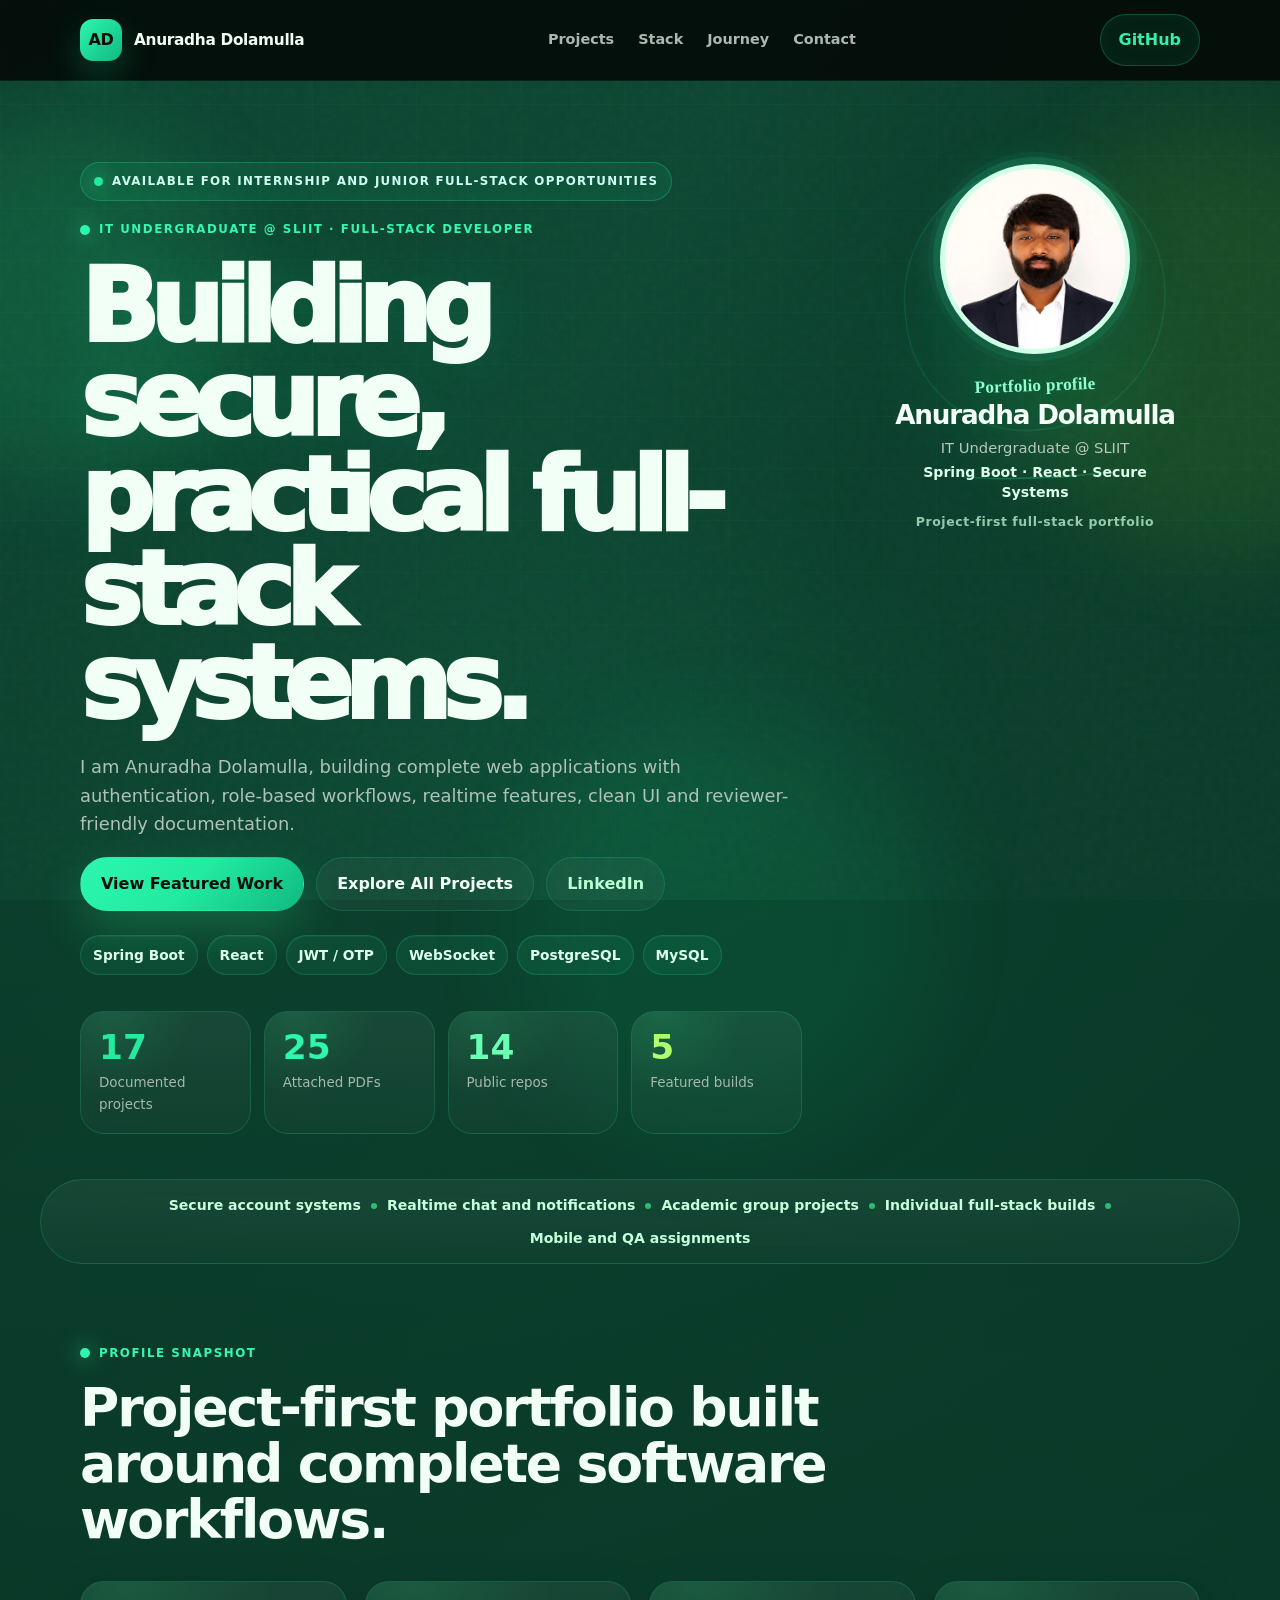
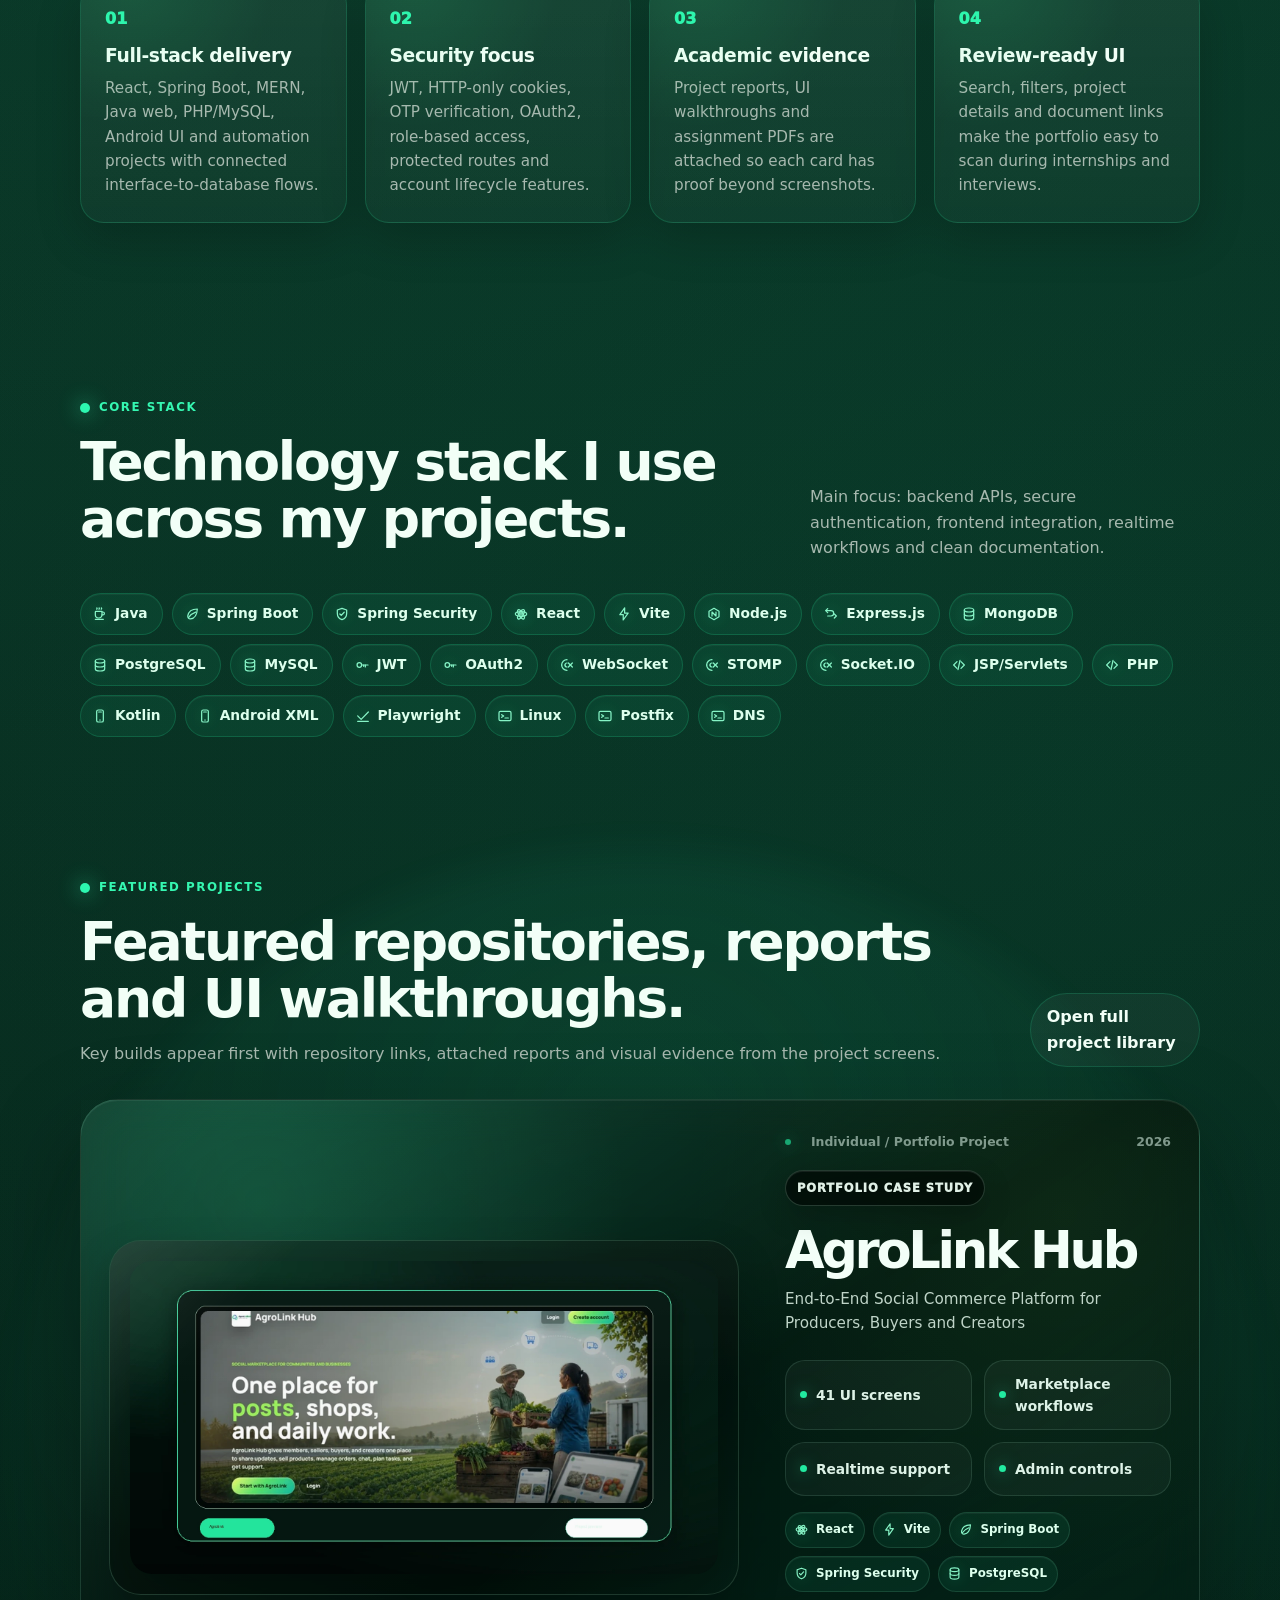
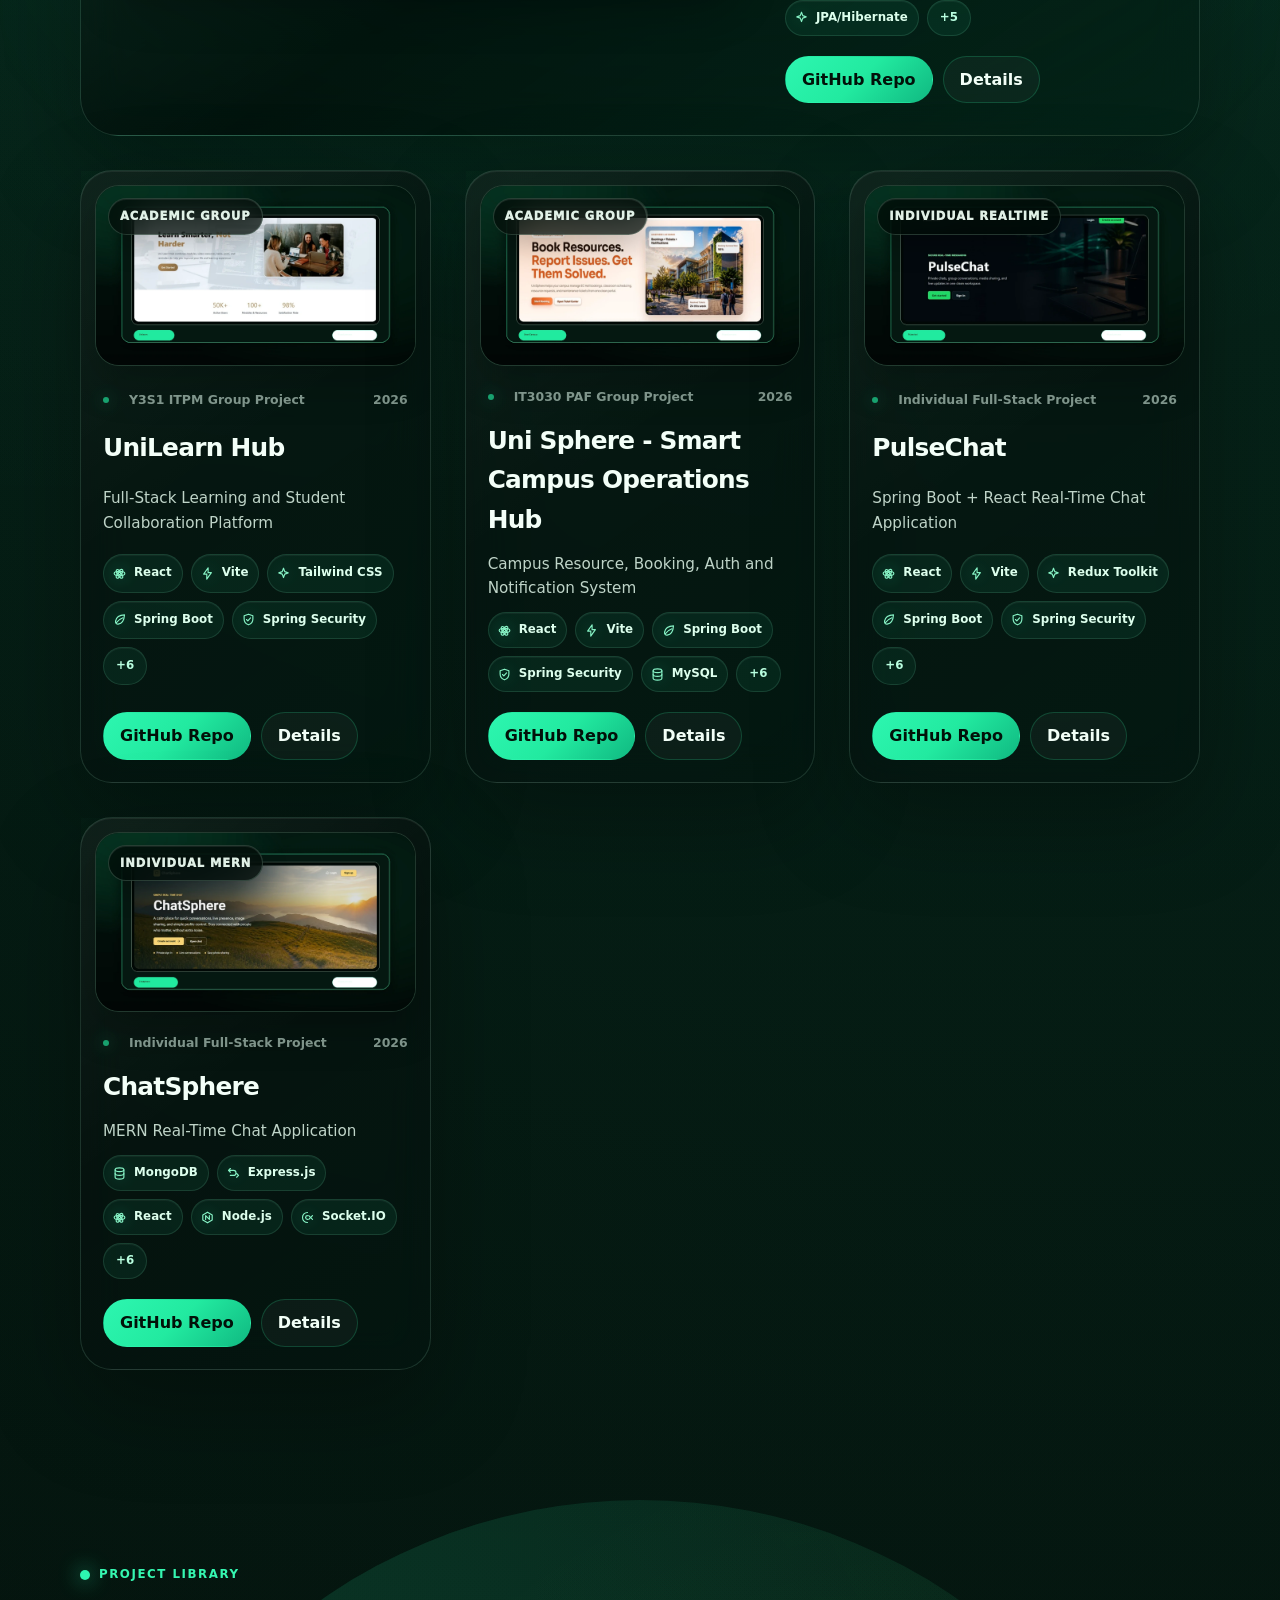
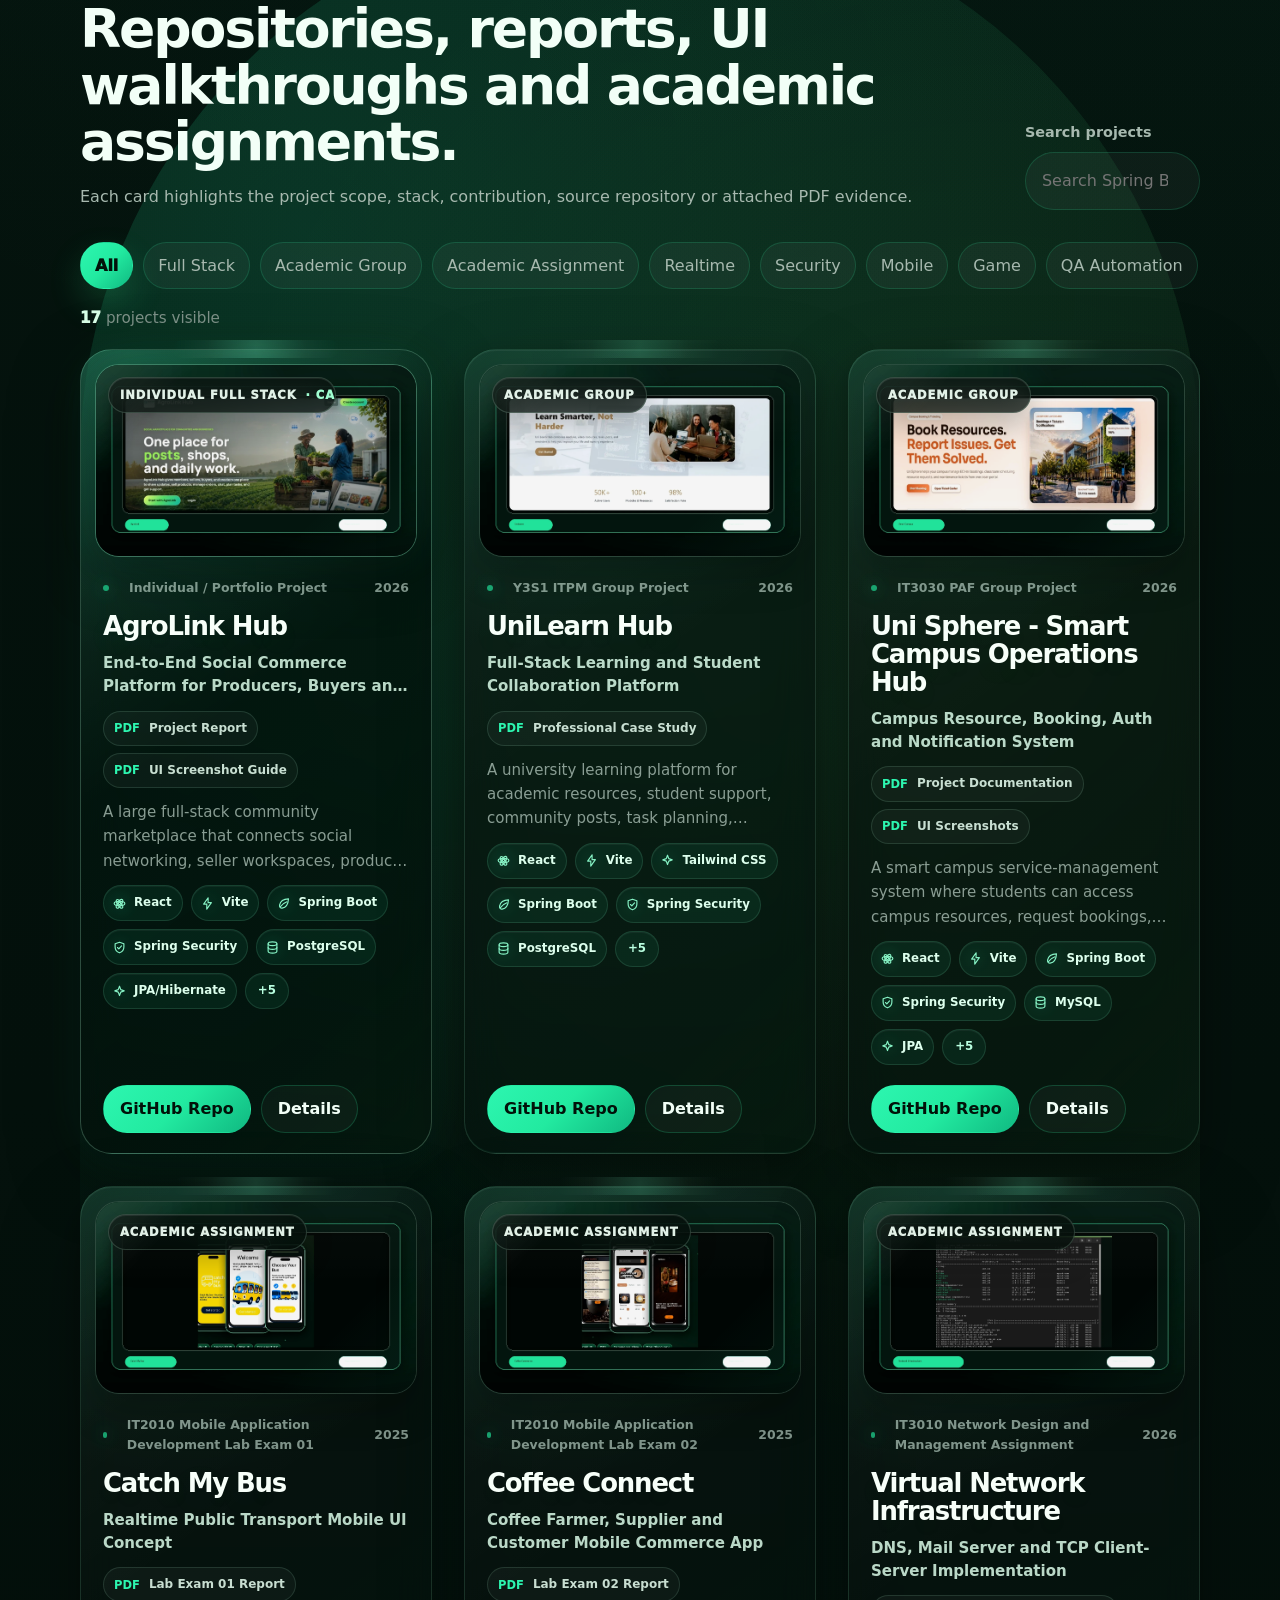
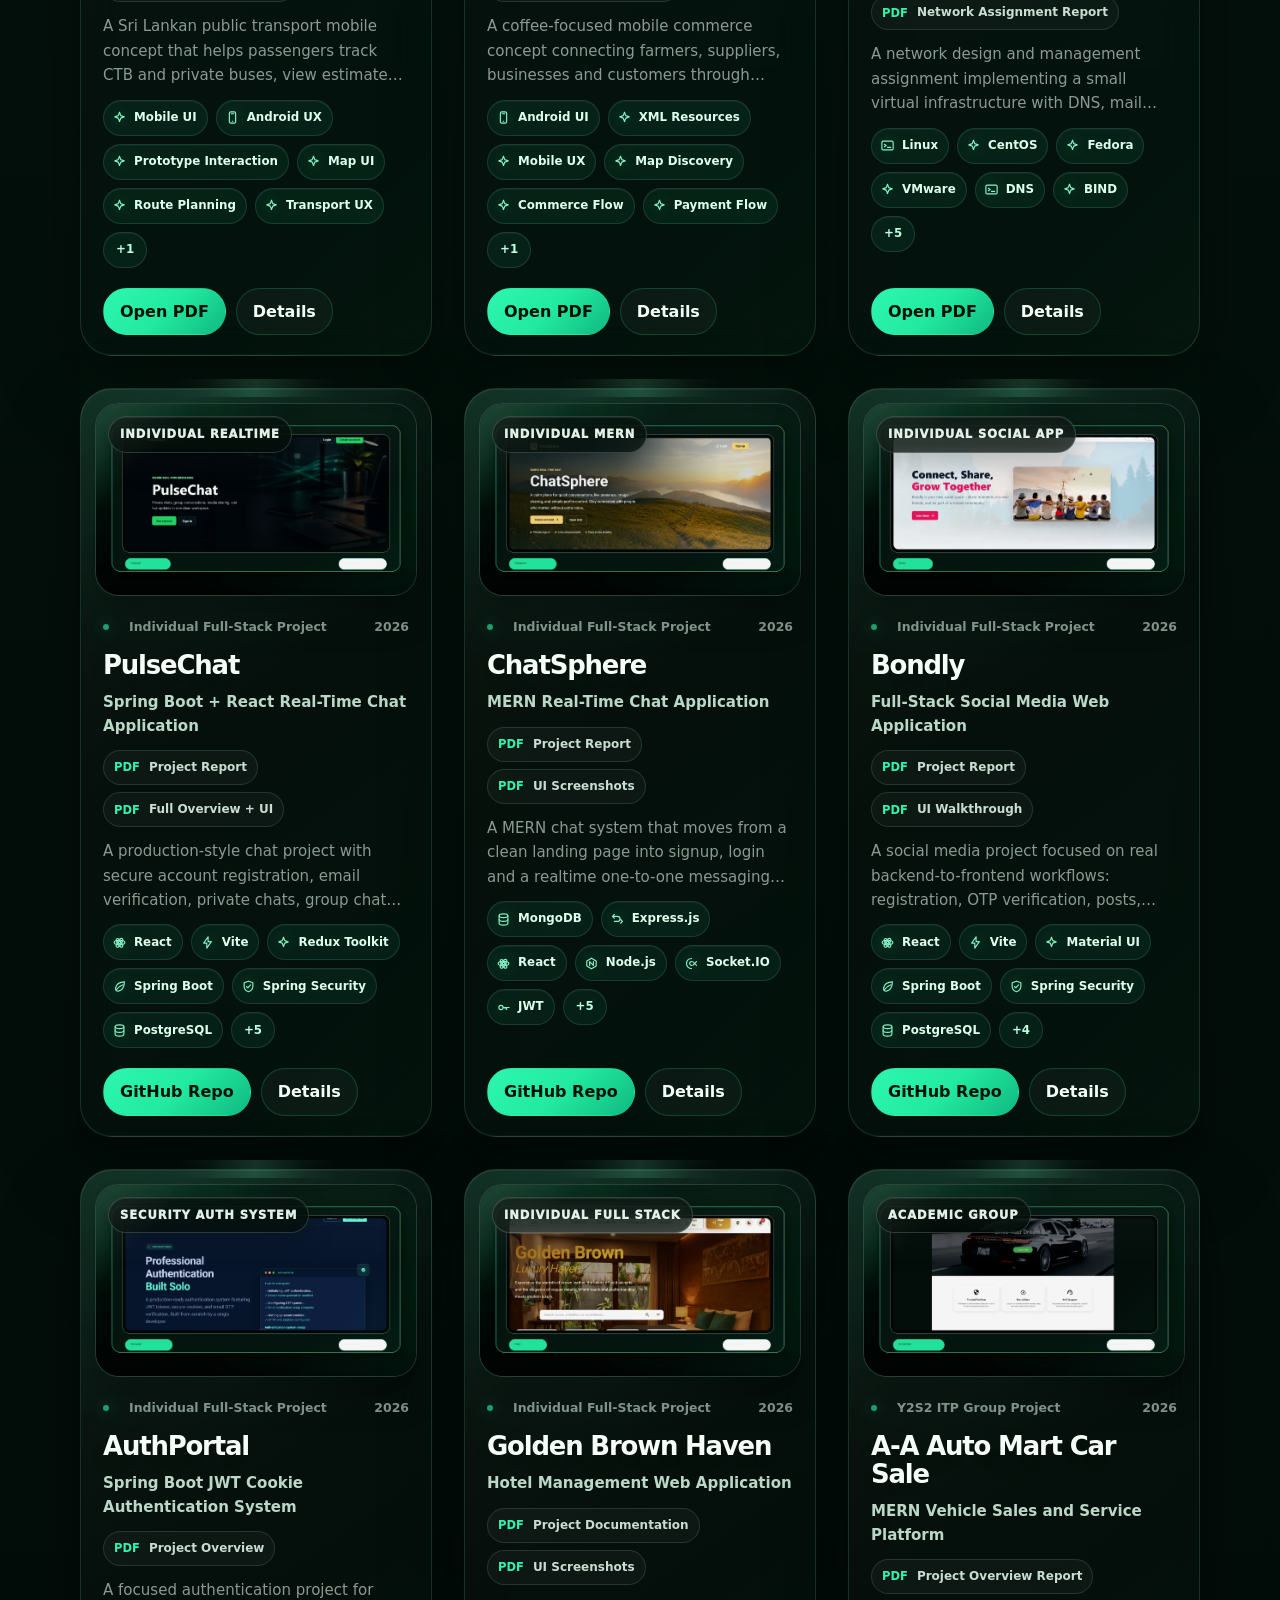
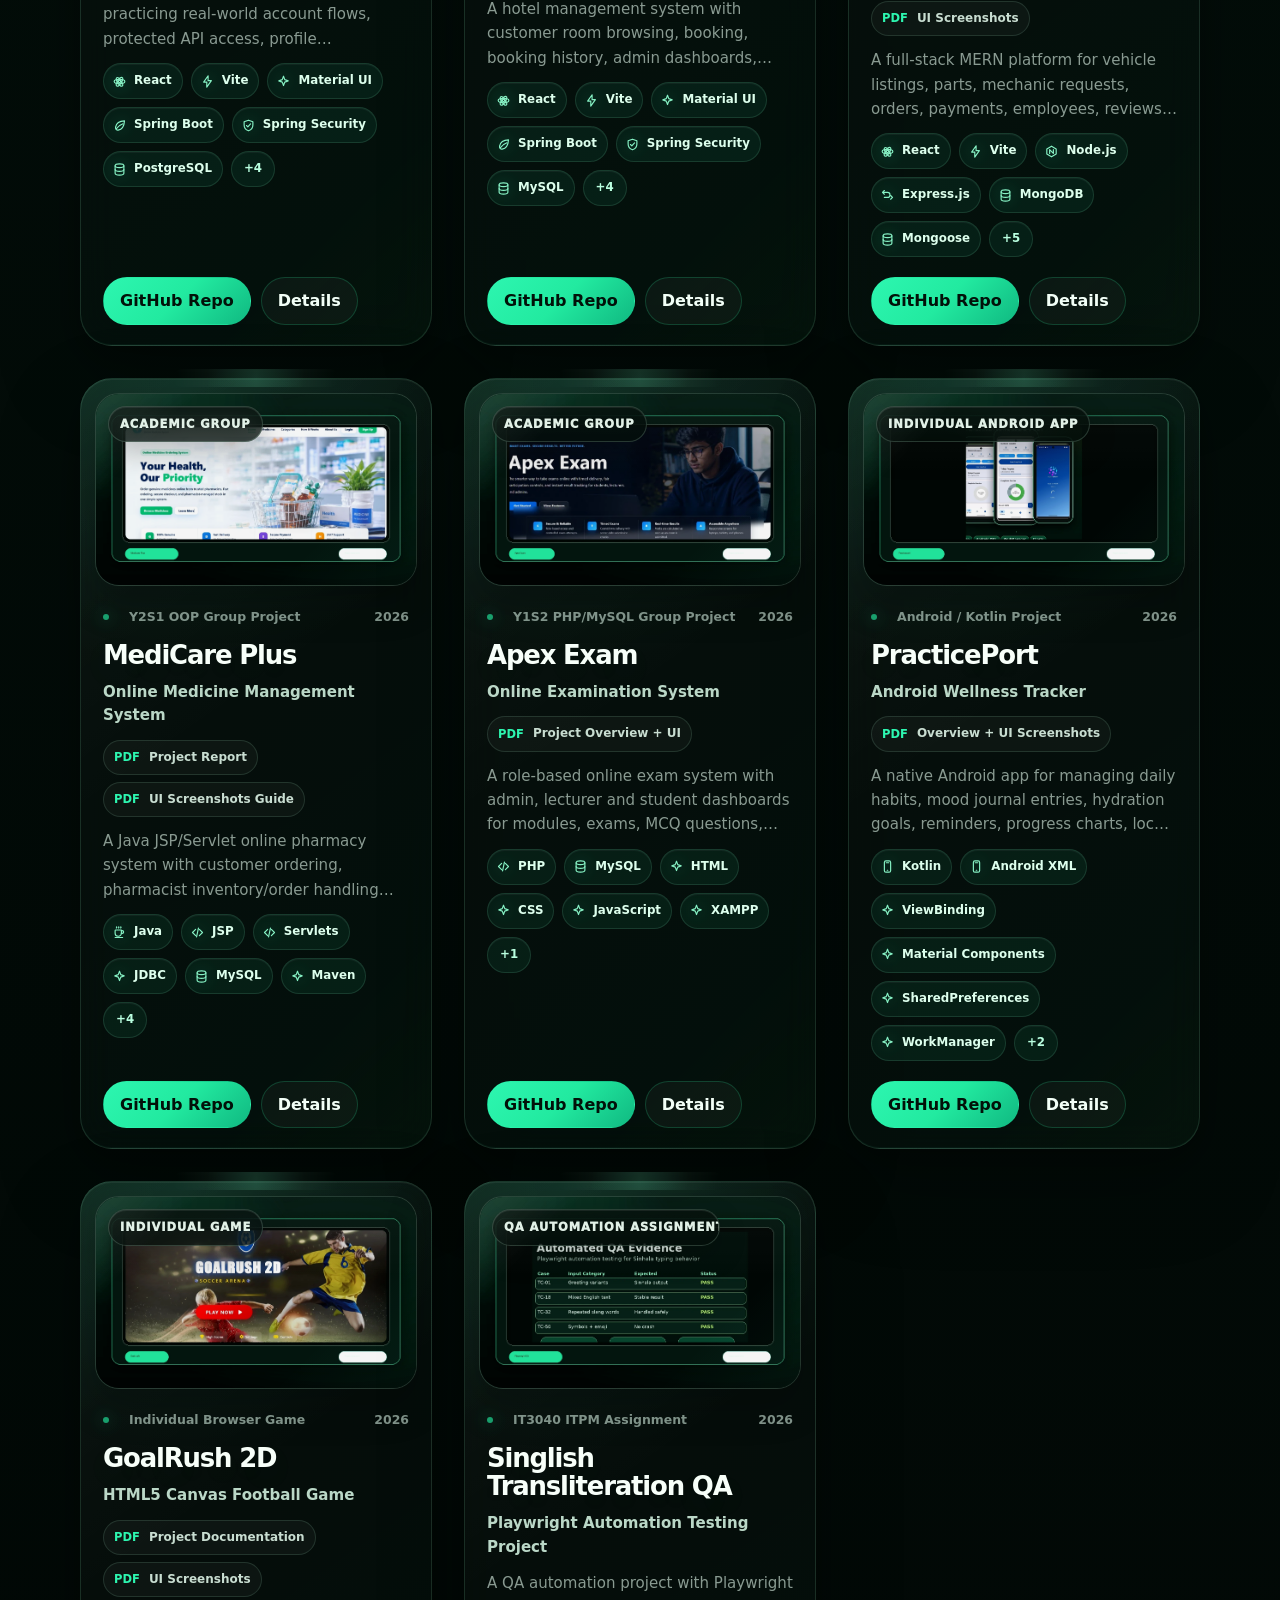
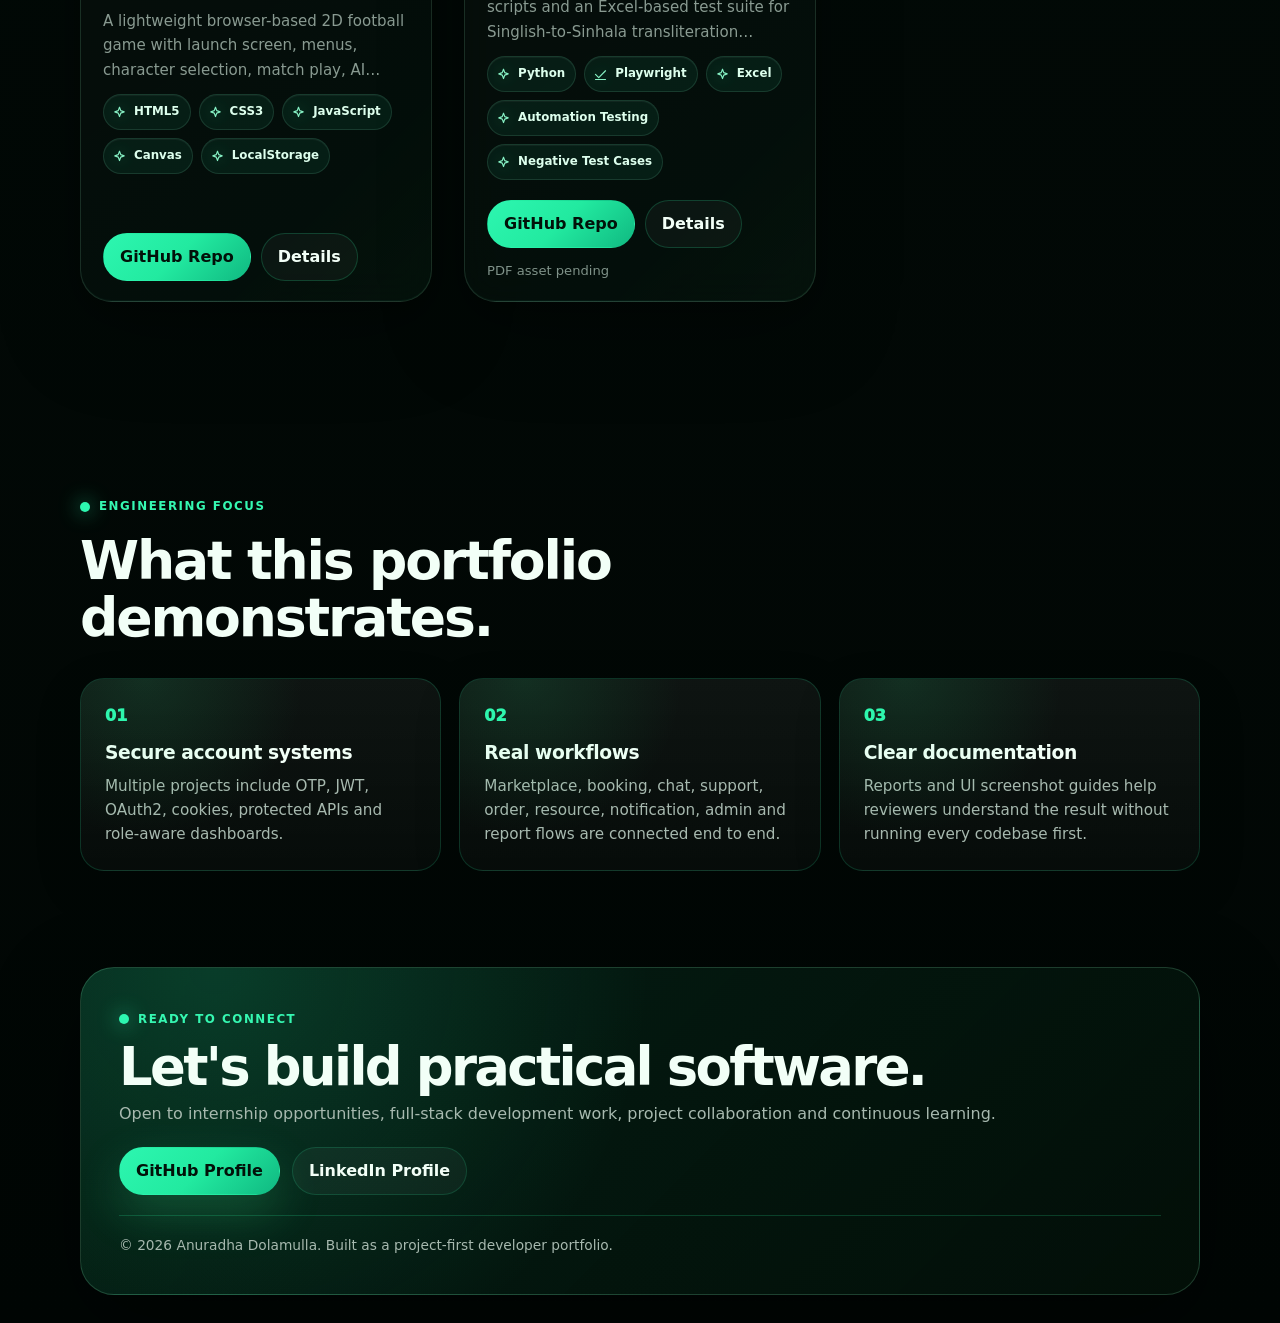
==== index.html @ f7fc5132 "add  files and update read me" ====
<!doctype html>
<html lang="en">
  <head>
    <meta charset="UTF-8" />
    <meta name="viewport" content="width=device-width, initial-scale=1.0" />
    <meta name="description" content="Anuradha Dolamulla - project-first full-stack developer portfolio featuring Spring Boot, React, MERN, Java, PHP, Android, QA automation, academic reports, UI screenshots and GitHub repositories." />
    <meta name="theme-color" content="#08130f" />
    <title>Anuradha Dolamulla | Full-Stack Developer Portfolio</title>
    <link rel="stylesheet" href="assets/css/styles.css" />
  </head>
  <body>
    <div class="scroll-progress" id="scrollProgress"></div>
    <div class="noise" aria-hidden="true"></div>
    <div class="aurora aurora-one" aria-hidden="true"></div>
    <div class="aurora aurora-two" aria-hidden="true"></div>
    <div class="aurora aurora-three" aria-hidden="true"></div>

    <header class="site-header">
      <a class="brand" href="#home" aria-label="Anuradha portfolio home">
        <span class="brand-mark">AD</span>
        <span class="brand-text">Anuradha Dolamulla</span>
      </a>
      <nav class="nav-links" aria-label="Main navigation">
        <a href="#projects">Projects</a>
        <a href="#stack">Stack</a>
        <a href="#journey">Journey</a>
        <a href="#contact">Contact</a>
      </nav>
      <a class="header-cta" href="https://github.com/Anuradha-dol" target="_blank" rel="noreferrer">GitHub</a>
    </header>

    <main id="home">
      <section class="hero section-pad">
        <div class="hero-content">
          <div class="hero-copy-block">
            <div class="status-pill"><span></span> Available for internship and junior full-stack opportunities</div>
            <div class="eyebrow">IT Undergraduate @ SLIIT &middot; Full-Stack Developer</div>
            <h1><span>Building secure,</span> practical full-stack systems.</h1>
            <p class="hero-copy">
              I am Anuradha Dolamulla, building complete web applications with authentication, role-based workflows, realtime features, clean UI and reviewer-friendly documentation.
            </p>
            <div class="hero-actions">
              <a class="primary-link large" href="#featured">View Featured Work</a>
              <a class="secondary-link large" href="#projects">Explore All Projects</a>
              <a class="ghost-link large" href="https://www.linkedin.com/in/anuradha-dollamulla-454354386" target="_blank" rel="noreferrer">LinkedIn</a>
            </div>
            <div class="hero-tags" aria-label="Core strengths">
              <span>Spring Boot</span><span>React</span><span>JWT / OTP</span><span>WebSocket</span><span>PostgreSQL</span><span>MySQL</span>
            </div>
          </div>

          <div class="hero-highlights" aria-label="Portfolio stats">
            <div><strong id="projectCount">0</strong><span>Documented projects</span></div>
            <div><strong id="docCount">0</strong><span>Attached PDFs</span></div>
            <div><strong id="repoCount">0</strong><span>Public repos</span></div>
            <div><strong id="featuredCount">0</strong><span>Featured builds</span></div>
          </div>
        </div>

        <aside class="hero-visual profile-card" data-tilt aria-label="Anuradha Dolamulla professional profile card">
          <div class="portrait-glow" aria-hidden="true"></div>
          <div class="portrait-frame profile-avatar">
            <img src="assets/images/anuradha-dolamulla.webp" alt="Anuradha Dolamulla portrait" />
          </div>
          <div class="profile-card-body">
            <span class="profile-label">Portfolio profile</span>
            <h2>Anuradha Dolamulla</h2>
            <p>IT Undergraduate @ SLIIT</p>
            <p class="profile-speciality">Spring Boot · React · Secure Systems</p>
          </div>
        </aside>
      </section>

      <section class="trust-strip" aria-label="Portfolio strengths" data-reveal>
        <span>Secure account systems</span>
        <span>Realtime chat and notifications</span>
        <span>Academic group projects</span>
        <span>Individual full-stack builds</span>
        <span>Mobile and QA assignments</span>
      </section>

      <section id="profile" class="profile-overview section-pad" data-reveal>
        <div class="section-heading">
          <span>Profile Snapshot</span>
          <h2>Project-first portfolio built around complete software workflows.</h2>
        </div>
        <div class="profile-grid">
          <article data-reveal>
            <span>01</span>
            <h3>Full-stack delivery</h3>
            <p>React, Spring Boot, MERN, Java web, PHP/MySQL, Android UI and automation projects with connected interface-to-database flows.</p>
          </article>
          <article data-reveal>
            <span>02</span>
            <h3>Security focus</h3>
            <p>JWT, HTTP-only cookies, OTP verification, OAuth2, role-based access, protected routes and account lifecycle features.</p>
          </article>
          <article data-reveal>
            <span>03</span>
            <h3>Academic evidence</h3>
            <p>Project reports, UI walkthroughs and assignment PDFs are attached so each card has proof beyond screenshots.</p>
          </article>
          <article data-reveal>
            <span>04</span>
            <h3>Review-ready UI</h3>
            <p>Search, filters, project details and document links make the portfolio easy to scan during internships and interviews.</p>
          </article>
        </div>
      </section>

      <section id="stack" class="stack-section section-pad" data-reveal>
        <div class="section-heading split-heading">
          <div>
            <span>Core Stack</span>
            <h2>Technology stack I use across my projects.</h2>
          </div>
          <p class="section-note">Main focus: backend APIs, secure authentication, frontend integration, realtime workflows and clean documentation.</p>
        </div>
        <div class="stack-cloud" data-reveal>
          <span>Java</span><span>Spring Boot</span><span>Spring Security</span><span>React</span><span>Vite</span><span>Node.js</span><span>Express.js</span><span>MongoDB</span><span>PostgreSQL</span><span>MySQL</span><span>JWT</span><span>OAuth2</span><span>WebSocket</span><span>STOMP</span><span>Socket.IO</span><span>JSP/Servlets</span><span>PHP</span><span>Kotlin</span><span>Android XML</span><span>Playwright</span><span>Linux</span><span>Postfix</span><span>DNS</span>
        </div>
      </section>

      <section id="featured" class="featured-section section-pad" data-reveal>
        <div class="section-heading split-heading">
          <div>
            <span>Featured Projects</span>
            <h2>Featured repositories, reports and UI walkthroughs.</h2>
            <p>Key builds appear first with repository links, attached reports and visual evidence from the project screens.</p>
          </div>
          <a class="secondary-link" href="#projects">Open full project library</a>
        </div>
        <div class="featured-grid" id="featuredGrid" aria-live="polite">
          <article class="featured-fallback">
            <strong>AgroLink Hub</strong>
            <span>Spring Boot + React social commerce platform</span>
          </article>
          <article class="featured-fallback">
            <strong>UniLearn Hub</strong>
            <span>Academic learning and collaboration platform</span>
          </article>
          <article class="featured-fallback">
            <strong>Uni Sphere</strong>
            <span>Smart campus auth, booking and notifications</span>
          </article>
        </div>
      </section>

      <section id="projects" class="projects section-pad" data-reveal>
        <div class="section-heading split-heading">
          <div>
            <span>Project Library</span>
            <h2>Repositories, reports, UI walkthroughs and academic assignments.</h2>
            <p>Each card highlights the project scope, stack, contribution, source repository or attached PDF evidence.</p>
          </div>
          <div class="project-tools">
            <label for="projectSearch">Search projects</label>
            <input id="projectSearch" type="search" placeholder="Search Spring Boot, Android, DNS..." autocomplete="off" />
          </div>
        </div>

        <div class="filter-row" id="filterBar" aria-label="Project filters"></div>
        <div class="result-note"><span id="visibleCount">0</span> projects visible</div>
        <div class="project-grid" id="projectGrid" aria-live="polite">
          <div class="loading-state">Loading all project cards...</div>
        </div>
      </section>

      <section id="journey" class="journey section-pad" data-reveal>
        <div class="section-heading">
          <span>Engineering Focus</span>
          <h2>What this portfolio demonstrates.</h2>
        </div>
        <div class="journey-grid">
          <article data-reveal>
            <span>01</span>
            <h3>Secure account systems</h3>
            <p>Multiple projects include OTP, JWT, OAuth2, cookies, protected APIs and role-aware dashboards.</p>
          </article>
          <article data-reveal>
            <span>02</span>
            <h3>Real workflows</h3>
            <p>Marketplace, booking, chat, support, order, resource, notification, admin and report flows are connected end to end.</p>
          </article>
          <article data-reveal>
            <span>03</span>
            <h3>Clear documentation</h3>
            <p>Reports and UI screenshot guides help reviewers understand the result without running every codebase first.</p>
          </article>
        </div>
      </section>
    </main>

    <footer id="contact" class="site-footer" data-reveal>
      <div>
        <span class="footer-kicker">Ready to connect</span>
        <h2>Let's build practical software.</h2>
        <p>Open to internship opportunities, full-stack development work, project collaboration and continuous learning.</p>
      </div>
      <div class="footer-actions">
        <a class="primary-link" href="https://github.com/Anuradha-dol" target="_blank" rel="noreferrer">GitHub Profile</a>
        <a class="secondary-link" href="https://www.linkedin.com/in/anuradha-dollamulla-454354386" target="_blank" rel="noreferrer">LinkedIn Profile</a>
      </div>
      <p class="copyright">&copy; <span id="currentYear"></span> Anuradha Dolamulla. Built as a project-first developer portfolio.</p>
    </footer>

    <div class="modal" id="projectModal" aria-hidden="true" role="dialog" aria-modal="true">
      <div class="modal-card">
        <button class="modal-close" id="modalClose" aria-label="Close project details">&times;</button>
        <div id="modalBody"></div>
      </div>
    </div>

    <script src="assets/js/projects.js"></script>
    <script src="assets/js/app.js"></script>
  </body>
</html>
---- assets/css/styles.css ----
:root {
  --bg: #03110d;
  --bg-deep: #010604;
  --bg-soft: #061c14;
  --surface: rgba(5, 24, 18, 0.86);
  --surface-strong: rgba(7, 33, 24, 0.94);
  --surface-glass: rgba(255, 255, 255, 0.055);
  --text: #f4fff8;
  --muted: #a9bdb2;
  --muted-2: #71887c;
  --line: rgba(96, 255, 184, 0.18);
  --line-strong: rgba(51, 255, 164, 0.40);
  --accent: #22f199;
  --accent-2: #06c980;
  --accent-3: #b8ff5c;
  --accent-gold: #e8ff8a;
  --danger: #ff6b86;
  --shadow: 0 28px 90px rgba(0, 0, 0, 0.48);
  --green-shadow: 0 22px 70px rgba(34, 241, 153, 0.18);
  --radius: 24px;
  --radius-sm: 16px;
  --max: 1200px;
  color-scheme: dark;
}

* {
  box-sizing: border-box;
}

html {
  scroll-behavior: smooth;
}

body {
  margin: 0;
  min-height: 100vh;
  background:
    radial-gradient(circle at 12% 4%, rgba(34, 241, 153, 0.20), transparent 34%),
    radial-gradient(circle at 82% 10%, rgba(184, 255, 92, 0.12), transparent 31%),
    linear-gradient(180deg, #062017 0%, #03110d 48%, #010604 100%);
  color: var(--text);
  font-family: Inter, ui-sans-serif, system-ui, -apple-system, BlinkMacSystemFont, "Segoe UI", sans-serif;
  line-height: 1.6;
  overflow-x: hidden;
}

body.modal-open {
  overflow: hidden;
}

body::before {
  content: "";
  position: fixed;
  inset: 0;
  z-index: -4;
  pointer-events: none;
  background-image:
    linear-gradient(rgba(122, 255, 180, 0.028) 1px, transparent 1px),
    linear-gradient(90deg, rgba(122, 255, 180, 0.024) 1px, transparent 1px);
  background-size: 86px 86px;
  mask-image: linear-gradient(to bottom, black 0%, black 56%, transparent 95%);
}

body::after {
  content: "";
  position: fixed;
  inset: 0;
  z-index: -3;
  pointer-events: none;
  background:
    linear-gradient(120deg, transparent 0%, rgba(53, 242, 143, 0.045) 42%, transparent 63%),
    radial-gradient(circle at 50% 92%, rgba(0, 212, 126, 0.08), transparent 34%);
}

.noise {
  position: fixed;
  inset: 0;
  z-index: -1;
  pointer-events: none;
  opacity: 0.08;
  background-image: url("data:image/svg+xml,%3Csvg viewBox='0 0 160 160' xmlns='http://www.w3.org/2000/svg'%3E%3Cfilter id='n'%3E%3CfeTurbulence type='fractalNoise' baseFrequency='.75' numOctaves='3' stitchTiles='stitch'/%3E%3C/filter%3E%3Crect width='100%25' height='100%25' filter='url(%23n)' opacity='.42'/%3E%3C/svg%3E");
}

.aurora {
  position: fixed;
  z-index: -2;
  pointer-events: none;
  filter: blur(50px);
  opacity: 0.72;
  border-radius: 999px;
  transform: translate3d(0, 0, 0);
}

.aurora-one {
  width: 360px;
  height: 360px;
  left: -120px;
  top: 120px;
  background: rgba(53, 242, 143, 0.18);
}

.aurora-two {
  width: 440px;
  height: 440px;
  right: -160px;
  top: 120px;
  background: rgba(163, 255, 18, 0.12);
}

.aurora-three {
  width: 420px;
  height: 420px;
  left: 40%;
  bottom: -240px;
  background: rgba(0, 212, 126, 0.12);
}

.scroll-progress {
  position: fixed;
  top: 0;
  left: 0;
  z-index: 80;
  width: 0;
  height: 3px;
  background: linear-gradient(90deg, var(--accent-3), var(--accent), var(--accent-2));
  box-shadow: 0 0 22px rgba(53, 242, 143, 0.9);
}

a {
  color: inherit;
  text-decoration: none;
}

button,
input {
  font: inherit;
}

button,
a,
input {
  border-radius: 999px;
}

img {
  display: block;
  max-width: 100%;
}

.section-pad {
  width: min(var(--max), calc(100% - 34px));
  margin: 0 auto;
  padding: 96px 0;
}

.site-header {
  position: sticky;
  top: 0;
  z-index: 70;
  width: min(var(--max), calc(100% - 28px));
  min-height: 74px;
  margin: 14px auto 0;
  padding: 10px 12px;
  display: flex;
  align-items: center;
  justify-content: space-between;
  gap: 18px;
  border: 1px solid rgba(143, 255, 198, 0.18);
  border-radius: 999px;
  background: rgba(3, 9, 6, 0.72);
  box-shadow: 0 18px 60px rgba(0, 0, 0, 0.34);
  backdrop-filter: blur(22px);
}

.brand,
.nav-links,
.header-cta,
.primary-link,
.secondary-link,
.ghost-link,
.doc-btn,
.filter-btn {
  border: 1px solid var(--line);
  transition: transform 0.22s ease, border-color 0.22s ease, background 0.22s ease, box-shadow 0.22s ease, color 0.22s ease;
}

.brand {
  display: inline-flex;
  align-items: center;
  gap: 10px;
  padding: 6px 12px 6px 6px;
  min-width: 0;
  font-weight: 900;
  letter-spacing: -0.02em;
}

.brand-mark {
  width: 42px;
  height: 42px;
  display: grid;
  place-items: center;
  border-radius: 50%;
  color: #041107;
  background: linear-gradient(135deg, var(--accent-3), var(--accent), var(--accent-2));
  box-shadow: 0 0 28px rgba(53, 242, 143, 0.42);
}

.brand-text {
  white-space: nowrap;
}

.nav-links {
  display: flex;
  align-items: center;
  gap: 4px;
  padding: 4px;
  background: rgba(255, 255, 255, 0.035);
}

.nav-links a {
  padding: 10px 13px;
  color: var(--muted);
  border-radius: 999px;
  font-size: 0.9rem;
  font-weight: 760;
}

.nav-links a:hover {
  color: var(--text);
  background: rgba(53, 242, 143, 0.08);
}

.header-cta {
  padding: 11px 17px;
  color: #d8ffe7;
  background: rgba(53, 242, 143, 0.11);
  font-weight: 900;
  box-shadow: inset 0 0 20px rgba(53, 242, 143, 0.04);
}

.header-cta:hover,
.primary-link:hover,
.secondary-link:hover,
.ghost-link:hover,
.doc-btn:hover,
.filter-btn:hover {
  transform: translateY(-2px);
}

.hero {
  min-height: calc(100svh - 88px);
  display: grid;
  align-items: center;
  grid-template-columns: minmax(0, 1.08fr) minmax(340px, 450px);
  gap: 70px;
  padding-top: 68px;
  padding-bottom: 76px;
}

.hero-content {
  min-width: 0;
  animation: heroTextIn 0.72s ease both;
}

.status-pill,
.eyebrow,
.section-heading span,
.project-badge,
.modal-category,
.footer-kicker {
  display: inline-flex;
  width: fit-content;
  align-items: center;
  gap: 9px;
  color: #b6ffd6;
  text-transform: uppercase;
  font-size: 0.74rem;
  font-weight: 900;
  letter-spacing: 0.11em;
}

.status-pill {
  margin-bottom: 16px;
  padding: 9px 13px;
  color: #dbffe9;
  border: 1px solid rgba(53, 242, 143, 0.3);
  border-radius: 999px;
  background: rgba(53, 242, 143, 0.08);
  box-shadow: inset 0 0 22px rgba(53, 242, 143, 0.05);
}

.status-pill span {
  width: 9px;
  height: 9px;
  border-radius: 999px;
  background: var(--accent);
  box-shadow: 0 0 18px rgba(53, 242, 143, 0.95);
}

.eyebrow::before,
.section-heading span::before,
.footer-kicker::before {
  content: "";
  width: 10px;
  height: 10px;
  border-radius: 999px;
  background: var(--accent-3);
  box-shadow: 0 0 20px rgba(163, 255, 18, 0.72);
}

h1,
h2,
h3,
p {
  margin-top: 0;
}

h1 {
  margin: 18px 0 22px;
  max-width: 780px;
  font-size: clamp(3.6rem, 8vw, 6.65rem);
  line-height: 0.92;
  font-weight: 950;
  letter-spacing: -0.08em;
}

h1 span {
  display: block;
  width: fit-content;
  background: linear-gradient(135deg, #ffffff 4%, #b7ffd6 42%, var(--accent-3) 100%);
  -webkit-background-clip: text;
  background-clip: text;
  color: transparent;
  text-shadow: 0 0 55px rgba(53, 242, 143, 0.18);
}

.hero-copy {
  max-width: 720px;
  color: var(--muted);
  font-size: 1.12rem;
}

.hero-actions,
.footer-actions,
.project-actions,
.modal-actions {
  display: flex;
  flex-wrap: wrap;
  gap: 12px;
  align-items: center;
}

.primary-link,
.secondary-link,
.ghost-link,
.doc-btn {
  display: inline-flex;
  align-items: center;
  justify-content: center;
  gap: 9px;
  min-height: 44px;
  padding: 10px 16px;
  cursor: pointer;
  font-weight: 900;
}

.primary-link {
  color: #031107;
  background: linear-gradient(135deg, var(--accent-3), var(--accent), var(--accent-2));
  border-color: transparent;
  box-shadow: 0 18px 46px rgba(53, 242, 143, 0.22);
}

.secondary-link,
.ghost-link {
  color: var(--text);
  background: rgba(255, 255, 255, 0.045);
}

.ghost-link {
  color: #bcffd5;
  background: transparent;
}

button.secondary-link {
  border: 1px solid var(--line);
}

.large {
  min-height: 52px;
  padding: 13px 20px;
  font-size: 1rem;
}

.hero-tags,
.stack-row,
.stack-cloud {
  display: flex;
  flex-wrap: wrap;
  gap: 9px;
}

.hero-tags {
  margin-top: 24px;
}

.hero-tags span,
.stack-cloud span,
.stack-row span {
  border: 1px solid rgba(53, 242, 143, 0.18);
  background: rgba(53, 242, 143, 0.075);
  color: #d8ffe6;
  border-radius: 999px;
  padding: 8px 12px;
  font-weight: 850;
  font-size: 0.86rem;
}

.hero-highlights {
  display: grid;
  grid-template-columns: repeat(4, minmax(110px, 1fr));
  gap: 13px;
  margin-top: 36px;
}

.hero-highlights div,
.profile-grid article,
.journey-grid article,
.project-card,
.modal-grid section,
.featured-project,
.featured-fallback,
.loading-state,
.empty-state {
  position: relative;
  border: 1px solid var(--line);
  border-radius: var(--radius);
  background: linear-gradient(180deg, rgba(255, 255, 255, 0.072), rgba(255, 255, 255, 0.026));
  box-shadow: var(--shadow);
  overflow: hidden;
}

.hero-highlights div::before,
.profile-grid article::before,
.journey-grid article::before,
.project-card::before,
.featured-project::before {
  content: "";
  position: absolute;
  inset: 0;
  background: radial-gradient(circle at 18% 0%, rgba(53, 242, 143, 0.12), transparent 45%);
  pointer-events: none;
}

.hero-highlights div {
  padding: 18px;
  box-shadow: none;
}

.hero-highlights strong {
  display: block;
  color: var(--accent);
  font-size: 2.15rem;
  line-height: 1;
}

.hero-highlights div:nth-child(2) strong {
  color: var(--accent-3);
}

.hero-highlights div:nth-child(3) strong {
  color: #6dffb7;
}

.hero-highlights div:nth-child(4) strong {
  color: var(--accent-gold);
}

.hero-highlights span {
  display: block;
  margin-top: 8px;
  color: var(--muted);
  font-size: 0.84rem;
}

.hero-visual {
  --tilt-x: 0deg;
  --tilt-y: 0deg;
  position: relative;
  min-width: 0;
  min-height: 640px;
  display: grid;
  place-items: center;
  transform: rotateX(var(--tilt-x)) rotateY(var(--tilt-y));
  transform-style: preserve-3d;
  transition: transform 0.18s ease-out;
  animation: portraitIn 0.84s 0.08s ease both;
}

.portrait-glow {
  position: absolute;
  width: 108%;
  height: 78%;
  border-radius: 999px;
  background: radial-gradient(circle, rgba(53, 242, 143, 0.26), transparent 64%);
  filter: blur(22px);
  opacity: 0.86;
}

.portrait-frame {
  position: relative;
  width: min(430px, 100%);
  height: 594px;
  overflow: hidden;
  border: 1px solid rgba(177, 255, 206, 0.36);
  border-radius: 34px;
  background:
    radial-gradient(circle at 50% 15%, rgba(255, 255, 255, 0.82), rgba(221, 244, 228, 0.82) 38%, rgba(53, 242, 143, 0.2) 100%),
    #eef5ec;
  box-shadow:
    0 32px 100px rgba(0, 0, 0, 0.55),
    0 0 0 10px rgba(53, 242, 143, 0.035),
    0 0 70px rgba(53, 242, 143, 0.21);
}

.portrait-frame::before {
  content: "";
  position: absolute;
  inset: 16px;
  z-index: 2;
  border: 1px solid rgba(53, 242, 143, 0.28);
  border-radius: 26px;
  pointer-events: none;
}

.portrait-frame::after {
  content: "";
  position: absolute;
  inset: 0;
  z-index: 3;
  background:
    linear-gradient(140deg, rgba(255, 255, 255, 0.22), transparent 22%, transparent 72%, rgba(53, 242, 143, 0.11)),
    linear-gradient(0deg, rgba(1, 11, 6, 0.12), transparent 42%);
  pointer-events: none;
}

.portrait-frame img {
  width: 100%;
  height: 100%;
  object-fit: cover;
  object-position: center 12%;
  filter: saturate(1.05) contrast(1.04) brightness(1.02);
  transform: scale(1.18);
}

.hero-badge {
  position: absolute;
  z-index: 5;
  width: 238px;
  padding: 16px 17px;
  border: 1px solid var(--line-strong);
  border-radius: 20px;
  background: rgba(4, 13, 8, 0.86);
  box-shadow: var(--shadow), var(--green-shadow);
  backdrop-filter: blur(18px);
}

.hero-badge span {
  display: block;
  color: var(--muted-2);
  font-size: 0.76rem;
  font-weight: 900;
  text-transform: uppercase;
  letter-spacing: 0.08em;
}

.hero-badge strong {
  display: block;
  margin-top: 3px;
  line-height: 1.25;
}

.hero-badge-top {
  top: 104px;
  right: -74px;
}

.hero-badge-bottom {
  left: -30px;
  bottom: 118px;
}

.trust-strip {
  width: min(var(--max), calc(100% - 34px));
  margin: -18px auto 0;
  display: flex;
  flex-wrap: wrap;
  justify-content: center;
  gap: 10px;
  padding: 14px;
  border: 1px solid rgba(143, 255, 198, 0.16);
  border-radius: 999px;
  background: rgba(255, 255, 255, 0.038);
  backdrop-filter: blur(18px);
}

.trust-strip span {
  color: #c8ffdc;
  font-weight: 840;
  font-size: 0.88rem;
  white-space: nowrap;
}

.trust-strip span:not(:last-child)::after {
  content: "";
  display: inline-block;
  width: 6px;
  height: 6px;
  margin-left: 10px;
  border-radius: 50%;
  background: rgba(53, 242, 143, 0.7);
  vertical-align: middle;
}

.section-heading {
  max-width: 780px;
  margin-bottom: 32px;
}

.section-heading h2 {
  margin: 14px 0;
  font-size: clamp(2.2rem, 5vw, 3.35rem);
  line-height: 1.05;
  letter-spacing: -0.04em;
}

.section-heading p,
.section-note {
  color: var(--muted);
  margin-bottom: 0;
}

.section-note {
  max-width: 390px;
}

.split-heading {
  display: flex;
  align-items: flex-end;
  justify-content: space-between;
  gap: 24px;
  max-width: none;
}

.profile-overview,
.stack-section,
.featured-section {
  padding-top: 76px;
}

.stack-section {
  padding-bottom: 62px;
}

.profile-grid,
.journey-grid,
.featured-grid {
  display: grid;
  gap: 18px;
}

.profile-grid {
  grid-template-columns: repeat(4, minmax(0, 1fr));
}

.journey-grid {
  grid-template-columns: repeat(3, minmax(0, 1fr));
}

.featured-grid {
  grid-template-columns: repeat(3, minmax(0, 1fr));
}

.profile-grid article,
.journey-grid article {
  padding: 24px;
  box-shadow: 0 16px 46px rgba(0, 0, 0, 0.18);
}

.profile-grid article span,
.journey-grid article span {
  color: var(--accent-3);
  font-weight: 950;
}

.profile-grid h3,
.journey-grid h3 {
  margin: 14px 0 9px;
  line-height: 1.18;
  letter-spacing: -0.02em;
}

.profile-grid p,
.journey-grid p {
  color: var(--muted);
  margin: 0;
  font-size: 0.95rem;
}

.stack-cloud span,
.stack-row span {
  border-color: rgba(53, 242, 143, 0.18);
  background: rgba(53, 242, 143, 0.08);
  color: #d9ffe8;
}

.stack-cloud span {
  padding: 9px 13px;
}

.featured-project {
  min-height: 100%;
  display: grid;
  grid-template-rows: 235px 1fr;
  box-shadow: 0 20px 56px rgba(0, 0, 0, 0.27);
  transition: transform 0.22s ease, border-color 0.22s ease, box-shadow 0.22s ease;
}

.featured-project:hover {
  transform: translateY(-5px);
  border-color: rgba(53, 242, 143, 0.54);
  box-shadow: 0 30px 80px rgba(0, 0, 0, 0.38), var(--green-shadow);
}

.featured-media {
  position: relative;
  overflow: hidden;
  background: linear-gradient(135deg, rgba(34, 241, 153, 0.12), rgba(1, 6, 4, 0.8));
}

.featured-media img {
  width: 100%;
  height: 100%;
  object-fit: cover;
  transition: transform 0.5s ease;
}

.featured-project:hover .featured-media img {
  transform: scale(1.04);
}

.featured-content {
  position: relative;
  z-index: 1;
  display: grid;
  gap: 12px;
  padding: 22px;
}

.featured-content h3 {
  margin: 0;
  font-size: 1.55rem;
  letter-spacing: -0.03em;
}

.featured-content p {
  margin: 0;
  color: var(--muted);
  font-size: 0.95rem;
}

.featured-fallback {
  padding: 22px;
  min-height: 160px;
}

.featured-fallback strong,
.featured-fallback span {
  display: block;
}

.featured-fallback strong {
  font-size: 1.25rem;
}

.featured-fallback span {
  color: var(--muted);
  margin-top: 8px;
}

.project-tools {
  width: min(100%, 360px);
}

.project-tools label {
  display: block;
  margin-bottom: 8px;
  color: var(--muted);
  font-size: 0.9rem;
  font-weight: 780;
}

.project-tools input {
  width: 100%;
  border: 1px solid var(--line);
  outline: none;
  background: rgba(255, 255, 255, 0.052);
  color: var(--text);
  padding: 15px 16px;
}

.project-tools input:focus {
  border-color: rgba(53, 242, 143, 0.74);
  box-shadow: 0 0 0 4px rgba(53, 242, 143, 0.1);
}

.filter-row {
  display: flex;
  flex-wrap: wrap;
  gap: 10px;
  margin-bottom: 17px;
}

.filter-btn {
  padding: 10px 14px;
  color: var(--muted);
  background: rgba(255, 255, 255, 0.045);
  cursor: pointer;
}

.filter-btn.active {
  color: #031107;
  background: linear-gradient(135deg, var(--accent-3), var(--accent));
  border-color: transparent;
  font-weight: 950;
  box-shadow: 0 15px 34px rgba(53, 242, 143, 0.18);
}

.result-note {
  margin-bottom: 18px;
  color: var(--muted-2);
  font-size: 0.95rem;
}

.result-note span {
  color: #d8ffe7;
  font-weight: 950;
}

.project-grid {
  display: grid;
  grid-template-columns: repeat(3, minmax(0, 1fr));
  gap: 20px;
}

.project-card {
  min-height: 100%;
  display: flex;
  flex-direction: column;
  box-shadow: 0 18px 50px rgba(0, 0, 0, 0.26);
  transition: transform 0.22s ease, border-color 0.22s ease, box-shadow 0.22s ease;
}

.project-card:hover {
  transform: translateY(-5px);
  border-color: rgba(53, 242, 143, 0.52);
  box-shadow: 0 30px 80px rgba(0, 0, 0, 0.38), var(--green-shadow);
}

.featured-card {
  border-color: rgba(53, 242, 143, 0.38);
}

.project-media {
  position: relative;
  aspect-ratio: 16 / 10;
  overflow: hidden;
  background:
    radial-gradient(circle at 30% 20%, rgba(34, 241, 153, 0.18), transparent 45%),
    linear-gradient(135deg, rgba(6, 28, 20, 0.98), rgba(1, 6, 4, 0.98));
}

.project-media img {
  width: 100%;
  height: 100%;
  object-fit: cover;
  transition: transform 0.5s ease, filter 0.3s ease;
}

.project-card:hover .project-media img {
  transform: scale(1.04);
  filter: saturate(1.08);
}

.project-media::after,
.featured-media::after {
  content: "";
  position: absolute;
  inset: 0;
  pointer-events: none;
  background: linear-gradient(180deg, rgba(255, 255, 255, 0.04), transparent 32%, rgba(0, 0, 0, 0.08));
  mix-blend-mode: screen;
}

.project-media img,
.featured-media img {
  object-position: center center;
}

.project-badge {
  position: absolute;
  top: 13px;
  left: 13px;
  padding: 7px 10px;
  border: 1px solid rgba(143, 255, 198, 0.24);
  border-radius: 999px;
  background: rgba(2, 8, 5, 0.78);
  backdrop-filter: blur(12px);
  letter-spacing: 0.06em;
}

.project-content {
  position: relative;
  z-index: 1;
  display: grid;
  gap: 13px;
  padding: 21px;
  flex: 1;
}

.project-meta {
  display: flex;
  align-items: center;
  justify-content: space-between;
  gap: 12px;
  color: var(--muted-2);
  font-size: 0.82rem;
  font-weight: 780;
}

.project-card h3 {
  margin: 0;
  font-size: 1.36rem;
  line-height: 1.12;
  letter-spacing: -0.03em;
}

.project-subtitle {
  margin: 0;
  color: #baffd1;
  font-weight: 880;
  font-size: 0.94rem;
}

.project-desc {
  margin: 0;
  color: var(--muted);
  font-size: 0.94rem;
}

.stack-row span {
  padding: 6px 9px;
  font-size: 0.74rem;
}

.project-actions {
  margin-top: 3px;
}

.doc-row {
  display: flex;
  flex-wrap: wrap;
  gap: 8px;
  min-height: 34px;
  align-items: center;
}

.doc-btn {
  min-height: 36px;
  color: #d7ffe5;
  background: rgba(53, 242, 143, 0.075);
  font-size: 0.84rem;
}

.doc-btn span {
  color: var(--accent-3);
  font-size: 0.72rem;
}

.doc-btn.compact {
  min-height: 32px;
  padding: 7px 10px;
  font-size: 0.75rem;
}

.empty-doc {
  color: var(--muted-2);
  font-size: 0.82rem;
}

.action-note {
  align-self: center;
}

.loading-state,
.empty-state {
  grid-column: 1 / -1;
  padding: 30px;
  color: var(--muted);
  text-align: center;
  border-style: dashed;
}

.site-footer {
  width: min(var(--max), calc(100% - 34px));
  margin: 0 auto 28px;
  padding: 38px;
  border: 1px solid rgba(143, 255, 198, 0.19);
  border-radius: 34px;
  background:
    radial-gradient(circle at 12% 0%, rgba(53, 242, 143, 0.18), transparent 42%),
    linear-gradient(135deg, rgba(53, 242, 143, 0.12), rgba(3, 17, 9, 0.78));
  box-shadow: var(--shadow);
  display: grid;
  gap: 20px;
}

.site-footer h2 {
  margin: 8px 0 7px;
  font-size: clamp(2.2rem, 5vw, 3.3rem);
  line-height: 1.03;
  letter-spacing: -0.05em;
}

.site-footer p {
  color: var(--muted);
  margin-bottom: 0;
}

.copyright {
  border-top: 1px solid var(--line);
  padding-top: 18px;
  font-size: 0.86rem;
}

.modal {
  position: fixed;
  inset: 0;
  z-index: 100;
  display: none;
  align-items: center;
  justify-content: center;
  padding: 22px;
  background: rgba(0, 0, 0, 0.72);
  backdrop-filter: blur(16px);
}

.modal.show {
  display: flex;
}

.modal-card {
  position: relative;
  width: min(1040px, 100%);
  max-height: min(86vh, 900px);
  overflow: auto;
  border: 1px solid rgba(143, 255, 198, 0.25);
  border-radius: 30px;
  background:
    radial-gradient(circle at 10% 0%, rgba(53, 242, 143, 0.12), transparent 35%),
    rgba(4, 12, 8, 0.96);
  box-shadow: 0 34px 120px rgba(0, 0, 0, 0.66);
}

.modal-close {
  position: sticky;
  top: 16px;
  z-index: 4;
  float: right;
  width: 42px;
  height: 42px;
  margin: 16px 16px 0 0;
  border: 1px solid var(--line);
  color: var(--text);
  background: rgba(255, 255, 255, 0.08);
  cursor: pointer;
  font-size: 1.45rem;
}

.modal-hero {
  display: grid;
  grid-template-columns: minmax(260px, 0.86fr) 1fr;
  gap: 26px;
  align-items: center;
  padding: 32px 32px 24px;
}

.modal-hero img {
  width: 100%;
  aspect-ratio: 16 / 10;
  object-fit: cover;
  border: 1px solid var(--line);
  border-radius: 24px;
}

.modal-hero h2 {
  margin: 12px 0 10px;
  font-size: clamp(2.1rem, 5vw, 3.4rem);
  line-height: 1;
  letter-spacing: -0.05em;
}

.modal-hero p,
.modal-grid p,
.modal-grid li {
  color: var(--muted);
}

.modal-grid {
  display: grid;
  grid-template-columns: repeat(2, minmax(0, 1fr));
  gap: 14px;
  padding: 0 32px 24px;
}

.modal-grid section {
  padding: 20px;
}

.modal-grid h4 {
  margin: 0 0 8px;
  color: #d9ffe7;
}

.modal-grid p,
.modal-grid ul {
  margin-bottom: 0;
}

.modal-grid ul {
  padding-left: 18px;
}

.modal-actions {
  padding: 0 32px 32px;
}

.motion-ready [data-reveal] {
  opacity: 0;
  transform: translateY(24px);
  transition: opacity 0.7s ease, transform 0.7s ease;
  transition-delay: var(--delay, 0ms);
}

.motion-ready [data-reveal].in-view {
  opacity: 1;
  transform: translateY(0);
}

@keyframes heroTextIn {
  from {
    opacity: 0;
    transform: translateY(24px);
  }
  to {
    opacity: 1;
    transform: translateY(0);
  }
}

@keyframes portraitIn {
  from {
    opacity: 0;
    transform: translateY(24px) scale(0.98);
  }
  to {
    opacity: 1;
    transform: translateY(0) scale(1);
  }
}

@media (max-width: 1120px) {
  .site-header {
    align-items: stretch;
    border-radius: 28px;
    flex-wrap: wrap;
  }

  .nav-links {
    order: 3;
    width: 100%;
    justify-content: center;
    overflow-x: auto;
  }

  .hero {
    grid-template-columns: 1fr;
    gap: 42px;
    padding-top: 52px;
  }

  .hero-content,
  .hero-visual,
  .hero-highlights {
    max-width: 860px;
  }

  .hero-visual {
    min-height: 600px;
    margin: 0 auto;
    width: min(100%, 520px);
  }

  .profile-grid,
  .featured-grid,
  .project-grid {
    grid-template-columns: repeat(2, minmax(0, 1fr));
  }
}

@media (max-width: 820px) {
  .section-pad {
    width: min(100% - 24px, var(--max));
    padding: 68px 0;
  }

  .site-header {
    width: min(100% - 18px, var(--max));
    margin-top: 9px;
  }

  .brand-text {
    max-width: 190px;
    overflow: hidden;
    text-overflow: ellipsis;
  }

  .nav-links a {
    padding: 9px 10px;
    font-size: 0.84rem;
  }

  .hero {
    min-height: auto;
    padding-top: 42px;
  }

  h1 {
    font-size: clamp(3.3rem, 17vw, 5rem);
  }

  .hero-highlights,
  .profile-grid,
  .journey-grid,
  .featured-grid,
  .project-grid,
  .modal-grid,
  .modal-hero {
    grid-template-columns: 1fr;
  }

  .hero-highlights {
    grid-template-columns: repeat(2, minmax(0, 1fr));
  }

  .split-heading {
    align-items: flex-start;
    flex-direction: column;
  }

  .project-tools {
    width: 100%;
  }

  .trust-strip {
    width: min(100% - 24px, var(--max));
    border-radius: 24px;
    justify-content: flex-start;
  }

  .trust-strip span:not(:last-child)::after {
    display: none;
  }

  .hero-visual {
    min-height: 520px;
  }

  .portrait-frame {
    width: min(390px, 100%);
    height: 520px;
  }

  .hero-badge {
    width: min(238px, 76vw);
  }

  .hero-badge-top {
    right: 0;
    top: 58px;
  }

  .hero-badge-bottom {
    left: 0;
    bottom: 62px;
  }

  .modal-card {
    border-radius: 24px;
  }

  .modal-hero,
  .modal-grid,
  .modal-actions {
    padding-left: 20px;
    padding-right: 20px;
  }
}

@media (max-width: 520px) {
  .brand {
    width: 100%;
    justify-content: flex-start;
  }

  .header-cta {
    width: 100%;
    justify-content: center;
  }

  .hero-actions,
  .footer-actions,
  .project-actions,
  .modal-actions {
    align-items: stretch;
    flex-direction: column;
  }

  .primary-link,
  .secondary-link,
  .ghost-link,
  .doc-btn {
    width: 100%;
  }

  .hero-highlights {
    grid-template-columns: 1fr;
  }

  .portrait-frame {
    height: 470px;
  }

  .hero-badge {
    position: relative;
    left: auto;
    right: auto;
    top: auto;
    bottom: auto;
    width: 100%;
    margin-top: 12px;
  }

  .hero-visual {
    display: block;
    min-height: auto;
  }

  .site-footer {
    width: min(100% - 24px, var(--max));
    padding: 24px;
    border-radius: 24px;
  }
}

@media (prefers-reduced-motion: reduce) {
  *,
  *::before,
  *::after {
    animation-duration: 0.01ms !important;
    animation-iteration-count: 1 !important;
    scroll-behavior: auto !important;
    transition-duration: 0.01ms !important;
  }
}

/* ===== Green premium v3 refinement ===== */
:root {
  --bg: #07140f;
  --bg-deep: #020806;
  --bg-soft: #102b21;
  --surface: rgba(5, 22, 16, 0.88);
  --surface-strong: rgba(6, 28, 20, 0.96);
  --surface-glass: rgba(255, 255, 255, 0.045);
  --text: #f2fff7;
  --muted: #a7b9af;
  --muted-2: #7f9289;
  --line: rgba(44, 255, 171, 0.19);
  --line-strong: rgba(44, 255, 171, 0.48);
  --accent: #22eaa0;
  --accent-2: #10b981;
  --accent-3: #2df6b0;
  --accent-gold: #b8ff6a;
  --shadow: 0 30px 90px rgba(0, 0, 0, 0.48);
  --green-shadow: 0 22px 70px rgba(34, 234, 160, 0.18);
}

body {
  background:
    radial-gradient(circle at 16% 10%, rgba(34, 234, 160, 0.17), transparent 33%),
    radial-gradient(circle at 88% 22%, rgba(16, 185, 129, 0.10), transparent 34%),
    linear-gradient(180deg, #07120d 0%, #0e2d23 34%, #07140f 68%, #020806 100%);
}

body::before {
  background-image:
    linear-gradient(rgba(85, 255, 181, 0.026) 1px, transparent 1px),
    linear-gradient(90deg, rgba(85, 255, 181, 0.022) 1px, transparent 1px);
  background-size: 52px 52px;
  mask-image: linear-gradient(to bottom, black 0%, black 58%, transparent 95%);
}

body::after {
  background:
    linear-gradient(120deg, transparent 0%, rgba(34, 234, 160, 0.045) 44%, transparent 65%),
    radial-gradient(circle at 52% 92%, rgba(34, 234, 160, 0.08), transparent 34%);
}

.scroll-progress {
  height: 2px;
  background: linear-gradient(90deg, var(--accent), var(--accent-3));
}

.section-pad {
  width: min(1120px, calc(100% - 36px));
}

.site-header {
  width: 100%;
  min-height: 78px;
  margin: 0;
  padding: 14px max(22px, calc((100vw - 1120px) / 2));
  border: 0;
  border-bottom: 1px solid rgba(44, 255, 171, 0.08);
  border-radius: 0;
  background: rgba(5, 14, 10, 0.96);
  box-shadow: none;
  backdrop-filter: blur(18px);
}

.brand,
.nav-links {
  border: 0;
  background: transparent;
}

.brand {
  padding: 0;
  gap: 12px;
}

.brand-mark {
  width: 42px;
  height: 42px;
  border-radius: 13px;
  background: linear-gradient(135deg, #2df6b0, #10b981);
  box-shadow: 0 14px 34px rgba(34, 234, 160, 0.22);
}

.brand-text {
  color: #f1fff7;
  font-size: 0.96rem;
}

.nav-links {
  gap: 18px;
  padding: 0;
}

.nav-links a {
  padding: 8px 3px;
  color: #a9b9b1;
  font-weight: 720;
}

.nav-links a:hover {
  color: #f2fff7;
  background: transparent;
}

.header-cta {
  padding: 12px 18px;
  color: #33f0aa;
  border: 1px solid rgba(44, 255, 171, 0.22);
  background: rgba(34, 234, 160, 0.075);
  box-shadow: inset 0 0 20px rgba(34, 234, 160, 0.04);
}

.hero {
  min-height: calc(100svh - 78px);
  grid-template-columns: minmax(0, 1.15fr) minmax(280px, 370px);
  gap: 48px;
  padding-top: 96px;
  padding-bottom: 86px;
}

.status-pill {
  background: rgba(34, 234, 160, 0.07);
  border-color: rgba(44, 255, 171, 0.24);
  color: #cffff0;
}

.eyebrow,
.section-heading span,
.footer-kicker {
  color: #35f7b1;
  letter-spacing: 0.13em;
}

.eyebrow::before,
.section-heading span::before,
.footer-kicker::before {
  background: #2df6b0;
  box-shadow: 0 0 20px rgba(45, 246, 176, 0.82);
}

h1 {
  max-width: 850px;
  font-size: clamp(4.2rem, 8vw, 7rem);
  letter-spacing: -0.085em;
}

h1 span {
  background: none;
  -webkit-background-clip: initial;
  background-clip: initial;
  color: #f1fff7;
  text-shadow: 0 0 56px rgba(34, 234, 160, 0.13);
}

.hero-copy {
  max-width: 735px;
  color: #afc2b8;
}

.hero-visual {
  min-height: 535px;
}

.portrait-glow {
  width: 96%;
  height: 70%;
  opacity: 0.64;
  background: radial-gradient(circle, rgba(34, 234, 160, 0.24), transparent 65%);
}

.portrait-frame {
  width: min(350px, 100%);
  height: 492px;
  border-color: rgba(143, 255, 198, 0.26);
  border-radius: 32px;
  box-shadow:
    0 28px 80px rgba(0, 0, 0, 0.52),
    0 0 0 8px rgba(34, 234, 160, 0.035),
    0 0 58px rgba(34, 234, 160, 0.15);
}

.portrait-frame img {
  object-position: center 14%;
  transform: scale(1.08);
}

.hero-badge {
  width: 214px;
  padding: 14px 15px;
  background: rgba(4, 14, 10, 0.88);
  border-color: rgba(44, 255, 171, 0.32);
}

.hero-badge-top {
  top: 78px;
  right: -38px;
}

.hero-badge-bottom {
  left: -24px;
  bottom: 90px;
}

.trust-strip,
.profile-grid article,
.journey-grid article,
.hero-highlights div,
.project-card,
.featured-project,
.featured-fallback,
.modal-grid section {
  background: linear-gradient(180deg, rgba(255, 255, 255, 0.055), rgba(255, 255, 255, 0.022));
  border-color: rgba(44, 255, 171, 0.16);
}

.stack-cloud span,
.stack-row span,
.hero-tags span {
  background: rgba(34, 234, 160, 0.075);
  border-color: rgba(44, 255, 171, 0.17);
  color: #ddffed;
}

.featured-grid {
  grid-template-columns: repeat(4, minmax(0, 1fr));
  align-items: stretch;
}

.featured-project {
  grid-template-rows: 214px 1fr;
  border-radius: 26px;
  background: linear-gradient(180deg, rgba(10, 34, 25, 0.82), rgba(3, 12, 8, 0.92));
  overflow: hidden;
}

.featured-project.spotlight-project {
  grid-column: span 2;
  border-color: rgba(45, 246, 176, 0.50);
  box-shadow: 0 30px 88px rgba(0, 0, 0, 0.42), 0 0 80px rgba(34, 234, 160, 0.13);
}

.featured-project.spotlight-project .featured-media {
  min-height: 250px;
}

.showcase-ribbon {
  position: absolute;
  right: 14px;
  bottom: 14px;
  max-width: calc(100% - 28px);
  padding: 8px 11px;
  border: 1px solid rgba(45, 246, 176, 0.30);
  border-radius: 999px;
  color: #e9fff3;
  background: rgba(2, 10, 7, 0.78);
  backdrop-filter: blur(12px);
  font-size: 0.76rem;
  font-weight: 900;
}

.spotlight-facts {
  display: flex;
  flex-wrap: wrap;
  gap: 8px;
}

.spotlight-facts span {
  padding: 7px 9px;
  border: 1px solid rgba(45, 246, 176, 0.18);
  border-radius: 999px;
  background: rgba(45, 246, 176, 0.07);
  color: #d8ffea;
  font-size: 0.78rem;
  font-weight: 900;
}

.project-card {
  border-radius: 25px;
  background: linear-gradient(180deg, rgba(8, 30, 22, 0.86), rgba(3, 12, 8, 0.94));
}

.project-card.spotlight-card {
  border-color: rgba(45, 246, 176, 0.48);
  box-shadow: 0 24px 72px rgba(0, 0, 0, 0.34), 0 0 70px rgba(34, 234, 160, 0.11);
}

.project-media,
.featured-media {
  background:
    radial-gradient(circle at 22% 0%, rgba(34, 234, 160, 0.14), transparent 45%),
    linear-gradient(135deg, #071b14, #020806);
}

.project-media::after,
.featured-media::after {
  background: linear-gradient(180deg, rgba(255, 255, 255, 0.03), transparent 42%, rgba(0, 0, 0, 0.12));
  mix-blend-mode: normal;
}

.project-badge {
  color: #dfffee;
  border-color: rgba(45, 246, 176, 0.28);
  background: rgba(2, 9, 6, 0.78);
}

.project-content,
.featured-content {
  background: linear-gradient(180deg, rgba(6, 18, 13, 0.10), rgba(0, 0, 0, 0.08));
}

.project-tools input,
.secondary-link,
.ghost-link,
.filter-btn,
.doc-btn {
  background: rgba(255, 255, 255, 0.04);
  border-color: rgba(44, 255, 171, 0.15);
}

.filter-btn.active,
.primary-link {
  background: linear-gradient(135deg, #2df6b0, #22eaa0, #10b981);
  color: #021109;
}

.site-footer {
  width: min(1120px, calc(100% - 36px));
  background:
    radial-gradient(circle at 12% 0%, rgba(34, 234, 160, 0.16), transparent 42%),
    linear-gradient(135deg, rgba(34, 234, 160, 0.10), rgba(3, 17, 9, 0.82));
}

@media (max-width: 1120px) {
  .site-header {
    padding-left: 18px;
    padding-right: 18px;
    align-items: center;
    border-radius: 0;
  }

  .featured-grid {
    grid-template-columns: repeat(2, minmax(0, 1fr));
  }

  .featured-project.spotlight-project {
    grid-column: span 2;
  }
}

@media (max-width: 820px) {
  .site-header {
    align-items: stretch;
    min-height: auto;
  }

  .hero {
    padding-top: 62px;
  }

  h1 {
    font-size: clamp(3.35rem, 16vw, 5rem);
  }

  .portrait-frame {
    width: min(330px, 100%);
    height: 462px;
  }

  .featured-grid,
  .featured-project.spotlight-project {
    grid-template-columns: 1fr;
    grid-column: auto;
  }
}

/* v4 polish: compact round profile, cleaner project cards, and refined AgroLink showcase */
:root {
  --v4-bg: #061611;
  --v4-bg-deep: #020806;
  --v4-card: rgba(5, 22, 16, 0.88);
  --v4-card-strong: rgba(3, 15, 10, 0.95);
  --v4-green: #22eaa0;
  --v4-green-bright: #2df6b0;
  --v4-line: rgba(45, 246, 176, 0.18);
}

body {
  background:
    radial-gradient(circle at 12% 0%, rgba(45, 246, 176, 0.18), transparent 34%),
    radial-gradient(circle at 86% 22%, rgba(16, 185, 129, 0.13), transparent 34%),
    linear-gradient(180deg, #061b13 0%, #04110c 54%, #010604 100%);
}

.hero {
  grid-template-columns: minmax(0, 1fr) minmax(280px, 350px);
  gap: 54px;
  min-height: calc(100svh - 78px);
}

.hero-visual.profile-card {
  min-height: auto;
  width: min(100%, 350px);
  justify-self: end;
  display: flex;
  flex-direction: column;
  align-items: center;
  gap: 20px;
  padding: 28px;
  border: 1px solid rgba(45, 246, 176, 0.20);
  border-radius: 34px;
  background:
    radial-gradient(circle at 50% 0%, rgba(45, 246, 176, 0.16), transparent 50%),
    linear-gradient(180deg, rgba(7, 26, 19, 0.90), rgba(2, 10, 7, 0.96));
  box-shadow: 0 30px 90px rgba(0, 0, 0, 0.44), 0 0 70px rgba(34, 234, 160, 0.12);
  overflow: visible;
}

.hero-visual.profile-card::before {
  content: "";
  position: absolute;
  inset: 16px;
  border: 1px solid rgba(45, 246, 176, 0.08);
  border-radius: 26px;
  pointer-events: none;
}

.hero-visual.profile-card .portrait-glow {
  width: 260px;
  height: 260px;
  top: 16px;
  opacity: 0.58;
  filter: blur(32px);
  background: radial-gradient(circle, rgba(45, 246, 176, 0.32), transparent 66%);
}

.portrait-frame.profile-avatar {
  width: 230px;
  height: 230px;
  flex: 0 0 230px;
  border-radius: 50%;
  border: 6px solid rgba(45, 246, 176, 0.22);
  background: #f7fbf7;
  box-shadow:
    0 24px 70px rgba(0, 0, 0, 0.46),
    0 0 0 10px rgba(45, 246, 176, 0.055),
    0 0 44px rgba(45, 246, 176, 0.18);
}

.portrait-frame.profile-avatar::before,
.portrait-frame.profile-avatar::after {
  display: none;
}

.portrait-frame.profile-avatar img {
  width: 100%;
  height: 100%;
  object-fit: cover;
  object-position: center 24%;
  transform: scale(1.08);
}

.profile-card-body {
  position: relative;
  z-index: 2;
  width: 100%;
  text-align: center;
}

.profile-label {
  display: inline-flex;
  align-items: center;
  justify-content: center;
  margin-bottom: 10px;
  padding: 7px 11px;
  border: 1px solid rgba(45, 246, 176, 0.20);
  border-radius: 999px;
  color: #9dfed0;
  background: rgba(45, 246, 176, 0.07);
  font-size: 0.72rem;
  font-weight: 900;
  letter-spacing: 0.10em;
  text-transform: uppercase;
}

.profile-card-body h2 {
  margin: 0;
  color: #f2fff8;
  font-size: 1.55rem;
  line-height: 1.08;
  letter-spacing: -0.035em;
}

.profile-card-body p {
  margin: 9px auto 0;
  max-width: 260px;
  color: #aec4b9;
  font-size: 0.92rem;
}

.profile-proof {
  display: grid;
  grid-template-columns: 1fr;
  gap: 8px;
  margin-top: 18px;
}

.profile-proof span {
  padding: 10px 12px;
  border: 1px solid rgba(45, 246, 176, 0.15);
  border-radius: 16px;
  color: #defeed;
  background: rgba(255, 255, 255, 0.035);
  font-weight: 850;
  font-size: 0.86rem;
}

.hero-badge {
  display: none;
}

.featured-grid {
  display: grid;
  grid-template-columns: repeat(3, minmax(0, 1fr));
  gap: 22px;
}

.featured-project {
  grid-template-rows: auto;
  border-radius: 28px;
  background: linear-gradient(180deg, rgba(7, 28, 20, 0.92), rgba(2, 9, 6, 0.96));
  border-color: rgba(45, 246, 176, 0.16);
}

.featured-project::before,
.project-card::before {
  opacity: 0.45;
}

.featured-project.spotlight-showcase {
  grid-column: 1 / -1;
  display: grid;
  grid-template-columns: minmax(0, 1.24fr) minmax(330px, 0.76fr);
  gap: 24px;
  align-items: center;
  padding: 18px;
  border-color: rgba(45, 246, 176, 0.40);
  background:
    radial-gradient(circle at 18% 18%, rgba(45, 246, 176, 0.16), transparent 44%),
    linear-gradient(135deg, rgba(6, 31, 22, 0.96), rgba(1, 8, 5, 0.97));
  box-shadow: 0 28px 90px rgba(0, 0, 0, 0.38), 0 0 90px rgba(34, 234, 160, 0.10);
}

.spotlight-media-clean {
  position: relative;
  overflow: hidden;
  aspect-ratio: 16 / 9;
  border: 1px solid rgba(45, 246, 176, 0.18);
  border-radius: 24px;
  background: #020806;
  box-shadow: 0 20px 60px rgba(0, 0, 0, 0.36);
}

.spotlight-media-clean img,
.featured-media img,
.project-media img {
  width: 100%;
  height: 100%;
  object-fit: cover;
  object-position: center center;
}

.spotlight-content {
  align-self: stretch;
  display: flex;
  flex-direction: column;
  justify-content: center;
  padding: clamp(8px, 2vw, 18px);
}

.inline-badge {
  position: static;
  margin-top: 4px;
  background: rgba(45, 246, 176, 0.09);
}

.spotlight-content h3 {
  margin-top: 8px;
  font-size: clamp(2rem, 4vw, 3.4rem);
  line-height: 0.96;
  letter-spacing: -0.065em;
}

.signature-strip {
  display: grid;
  grid-template-columns: repeat(2, minmax(0, 1fr));
  gap: 10px;
  margin: 12px 0 4px;
}

.signature-strip span {
  padding: 12px 13px;
  border: 1px solid rgba(45, 246, 176, 0.17);
  border-radius: 18px;
  color: #e4fff0;
  background: linear-gradient(180deg, rgba(45, 246, 176, 0.09), rgba(255, 255, 255, 0.025));
  font-size: 0.86rem;
  font-weight: 900;
}

.compact-featured .featured-media,
.project-media {
  aspect-ratio: 16 / 9;
  border-bottom: 1px solid rgba(45, 246, 176, 0.09);
}

.featured-media::after,
.project-media::after {
  display: none;
}

.project-grid {
  grid-template-columns: repeat(3, minmax(0, 1fr));
  gap: 22px;
}

.project-card {
  border-radius: 26px;
  background: linear-gradient(180deg, rgba(6, 24, 17, 0.92), rgba(2, 10, 7, 0.97));
  border-color: rgba(45, 246, 176, 0.15);
  box-shadow: 0 18px 55px rgba(0, 0, 0, 0.30);
}

.project-card.spotlight-card {
  border-color: rgba(45, 246, 176, 0.36);
  box-shadow: 0 22px 70px rgba(0, 0, 0, 0.34), 0 0 55px rgba(34, 234, 160, 0.08);
}

.project-card.spotlight-card .project-badge::after {
  content: " · case study";
  color: #9dfed0;
}

.project-content,
.featured-content {
  background: transparent;
}

.project-card h3,
.featured-content h3 {
  color: #f3fff8;
}

.project-subtitle,
.featured-content p {
  color: #bfd4c8;
}

.stack-row span {
  background: rgba(45, 246, 176, 0.075);
  border-color: rgba(45, 246, 176, 0.15);
}

@media (max-width: 1120px) {
  .hero {
    grid-template-columns: 1fr;
  }

  .hero-visual.profile-card {
    justify-self: start;
  }

  .featured-grid {
    grid-template-columns: repeat(2, minmax(0, 1fr));
  }

  .featured-project.spotlight-showcase {
    grid-template-columns: 1fr;
  }

  .project-grid {
    grid-template-columns: repeat(2, minmax(0, 1fr));
  }
}

@media (max-width: 720px) {
  .hero-visual.profile-card {
    justify-self: stretch;
    width: 100%;
    padding: 24px;
  }

  .portrait-frame.profile-avatar {
    width: 190px;
    height: 190px;
    flex-basis: 190px;
  }

  .featured-grid,
  .project-grid {
    grid-template-columns: 1fr;
  }

  .signature-strip {
    grid-template-columns: 1fr;
  }
}

/* v5 modal fix: make project details read like a clean page instead of a cut half-popup */
.modal {
  align-items: flex-start;
  justify-content: center;
  overflow-y: auto;
  padding: clamp(12px, 2vh, 22px) 18px;
  background:
    radial-gradient(circle at 50% 0%, rgba(34, 234, 160, 0.12), transparent 42%),
    rgba(0, 0, 0, 0.78);
}

.modal-card {
  width: min(1060px, calc(100vw - 28px));
  max-height: none;
  min-height: 0;
  overflow: visible;
  margin: auto 0;
  border-radius: 28px;
  background:
    radial-gradient(circle at 12% 0%, rgba(34, 234, 160, 0.13), transparent 36%),
    linear-gradient(180deg, rgba(5, 22, 16, 0.98), rgba(1, 8, 5, 0.98));
  border-color: rgba(45, 246, 176, 0.24);
}

.modal-close {
  position: sticky;
  top: 12px;
  z-index: 10;
  float: right;
  margin: 14px 14px 0 0;
  border-radius: 50%;
  background: rgba(8, 28, 20, 0.92);
  backdrop-filter: blur(12px);
}

#modalBody {
  clear: both;
}

.modal-detail-layout {
  display: grid;
  gap: 16px;
  padding-top: 8px;
}

.modal-top-row {
  display: grid;
  grid-template-columns: minmax(300px, 0.88fr) minmax(0, 1fr);
  gap: 22px;
  align-items: stretch;
  padding: 18px 28px 4px;
}

.modal-preview-frame {
  display: flex;
  align-items: center;
  justify-content: center;
  min-height: 210px;
  height: min(250px, 31vh);
  overflow: hidden;
  border: 1px solid rgba(45, 246, 176, 0.22);
  border-radius: 24px;
  background:
    radial-gradient(circle at 50% 0%, rgba(45, 246, 176, 0.09), transparent 42%),
    #020806;
  box-shadow: 0 18px 55px rgba(0, 0, 0, 0.38);
}

.modal-preview-frame img {
  width: 100%;
  height: 100%;
  object-fit: contain;
  object-position: center;
  padding: 8px;
  border: 0;
  border-radius: 18px;
  background: rgba(0, 0, 0, 0.14);
}

.modal-intro-panel {
  display: flex;
  flex-direction: column;
  justify-content: center;
  min-width: 0;
  padding: 18px 4px;
}

.modal-intro-panel h2 {
  margin: 12px 0 10px;
  color: #f3fff7;
  font-size: clamp(2.15rem, 4.8vw, 3.25rem);
  line-height: 0.98;
  letter-spacing: -0.055em;
}

.modal-intro-panel p {
  max-width: 620px;
  color: #bed2c7;
  font-size: 1.02rem;
  line-height: 1.55;
}

.modal-mini-meta {
  display: flex;
  flex-wrap: wrap;
  gap: 8px;
  margin-top: 16px;
}

.modal-mini-meta span {
  padding: 8px 11px;
  border: 1px solid rgba(45, 246, 176, 0.17);
  border-radius: 999px;
  color: #ddffed;
  background: rgba(45, 246, 176, 0.065);
  font-size: 0.78rem;
  font-weight: 850;
}

.modal-grid.modal-grid-compact {
  display: grid;
  grid-template-columns: repeat(2, minmax(0, 1fr));
  gap: 14px;
  padding: 0 28px 10px;
}

.modal-section {
  min-height: 0;
  padding: 17px 18px;
  border-radius: 20px;
  background: linear-gradient(180deg, rgba(255, 255, 255, 0.052), rgba(255, 255, 255, 0.02));
  border: 1px solid rgba(45, 246, 176, 0.14);
}

.modal-section h4 {
  margin-bottom: 8px;
  color: #dfffee;
  font-size: 0.96rem;
}

.modal-section p,
.modal-section li {
  color: #afc3b8;
  line-height: 1.58;
}

.modal-section ul {
  margin: 0;
  padding-left: 18px;
}

.modal-stack.stack-row {
  gap: 7px;
}

.modal-stack.stack-row span {
  padding: 7px 9px;
  font-size: 0.76rem;
}

.modal-actions {
  display: flex;
  flex-wrap: wrap;
  gap: 10px;
  padding: 2px 28px 26px;
}

@media (max-width: 900px) {
  .modal {
    padding: 10px;
  }

  .modal-card {
    width: 100%;
    border-radius: 22px;
  }

  .modal-top-row,
  .modal-grid.modal-grid-compact {
    grid-template-columns: 1fr;
    padding-left: 16px;
    padding-right: 16px;
  }

  .modal-preview-frame {
    height: auto;
    min-height: 0;
    aspect-ratio: 16 / 9;
  }

  .modal-intro-panel {
    padding: 4px 0;
  }

  .modal-actions {
    padding-left: 16px;
    padding-right: 16px;
  }
}

/* v6 profile placement fix: keep only the useful profile identity block and lift it higher in the hero */
.hero {
  align-items: start;
  grid-template-columns: minmax(0, 1fr) minmax(240px, 300px);
  gap: clamp(28px, 5vw, 58px);
  min-height: auto;
  padding-top: clamp(38px, 7vh, 76px);
  padding-bottom: clamp(42px, 7vh, 78px);
}

.hero-content {
  padding-top: clamp(8px, 2vh, 22px);
}

.hero-visual.profile-card {
  align-self: start;
  justify-self: end;
  width: min(100%, 292px);
  margin-top: 0;
  padding: 20px 18px 22px;
  gap: 14px;
  border-radius: 30px;
  background:
    radial-gradient(circle at 50% 4%, rgba(45, 246, 176, 0.18), transparent 48%),
    linear-gradient(180deg, rgba(7, 27, 20, 0.92), rgba(2, 10, 7, 0.96));
  box-shadow:
    0 24px 70px rgba(0, 0, 0, 0.40),
    0 0 48px rgba(34, 234, 160, 0.10);
}

.hero-visual.profile-card::before {
  inset: 12px;
  border-radius: 22px;
}

.hero-visual.profile-card .portrait-glow {
  width: 205px;
  height: 205px;
  top: 12px;
  opacity: 0.42;
  filter: blur(28px);
}

.portrait-frame.profile-avatar {
  width: 178px;
  height: 178px;
  flex: 0 0 178px;
  border-width: 5px;
  box-shadow:
    0 18px 46px rgba(0, 0, 0, 0.40),
    0 0 0 8px rgba(45, 246, 176, 0.045),
    0 0 32px rgba(45, 246, 176, 0.15);
}

.portrait-frame.profile-avatar img {
  object-position: center 23%;
  transform: scale(1.07);
}

.profile-card-body {
  margin-top: 2px;
}

.profile-label {
  margin-bottom: 9px;
  padding: 6px 10px;
  font-size: 0.66rem;
}

.profile-card-body h2 {
  font-size: 1.28rem;
  letter-spacing: -0.028em;
}

.profile-card-body p {
  margin-top: 7px;
  max-width: 220px;
  font-size: 0.84rem;
  line-height: 1.48;
}

.profile-proof {
  display: none !important;
}

@media (max-width: 1120px) {
  .hero {
    grid-template-columns: 1fr;
  }

  .hero-visual.profile-card {
    justify-self: start;
    width: min(100%, 292px);
  }
}

@media (max-width: 720px) {
  .hero {
    padding-top: 34px;
  }

  .hero-visual.profile-card {
    justify-self: center;
    width: min(100%, 278px);
    padding: 18px 16px 20px;
  }

  .portrait-frame.profile-avatar {
    width: 160px;
    height: 160px;
    flex-basis: 160px;
  }
}

/* v7 interview polish: clearer project labels, higher evidence links, and modal that never cuts content */
.project-badge,
.modal-category {
  max-width: calc(100% - 26px);
  white-space: nowrap;
  overflow: hidden;
  text-overflow: ellipsis;
  text-transform: uppercase;
  color: #dfffee;
  font-weight: 950;
}

.project-content {
  align-content: start;
}

.priority-docs {
  order: 0;
  margin: 0 0 2px;
  padding: 8px;
  border: 1px solid rgba(45, 246, 176, 0.10);
  border-radius: 18px;
  background: rgba(45, 246, 176, 0.035);
}

.priority-docs .doc-btn {
  min-height: 34px;
  padding: 7px 10px;
  background: rgba(45, 246, 176, 0.09);
}

.doc-row {
  display: flex;
  flex-wrap: wrap;
  gap: 8px;
  align-items: center;
}

.project-actions {
  margin-top: auto;
  padding-top: 4px;
}

.modal {
  height: 100vh;
  height: 100svh;
  align-items: center !important;
  justify-content: center !important;
  overflow: hidden !important;
  padding: 18px !important;
  background:
    radial-gradient(circle at 50% 0%, rgba(34, 234, 160, 0.16), transparent 42%),
    rgba(0, 0, 0, 0.82) !important;
}

.modal-card {
  width: min(1120px, calc(100vw - 36px)) !important;
  max-height: calc(100vh - 36px) !important;
  max-height: calc(100svh - 36px) !important;
  overflow-y: auto !important;
  overflow-x: hidden !important;
  margin: 0 !important;
  padding-bottom: 20px;
  border-radius: 28px;
  scrollbar-gutter: stable;
}

.modal-card::-webkit-scrollbar {
  width: 10px;
}

.modal-card::-webkit-scrollbar-track {
  background: rgba(255, 255, 255, 0.04);
  border-radius: 999px;
}

.modal-card::-webkit-scrollbar-thumb {
  background: rgba(45, 246, 176, 0.35);
  border-radius: 999px;
}

.modal-close {
  position: sticky !important;
  top: 12px !important;
  z-index: 20;
  float: right;
}

.modal-detail-layout {
  clear: both;
  padding-bottom: 6px;
}

.modal-top-row {
  grid-template-columns: minmax(290px, 0.88fr) minmax(0, 1fr) !important;
  gap: 22px;
  align-items: center;
  padding: 12px 28px 14px !important;
}

.modal-preview-frame {
  min-height: 0 !important;
  height: auto !important;
  aspect-ratio: 16 / 9;
  padding: 10px;
}

.modal-preview-frame img {
  object-fit: contain !important;
  padding: 0 !important;
}

.modal-intro-panel h2 {
  font-size: clamp(2rem, 4.2vw, 3.2rem);
}

.modal-action-strip {
  display: flex;
  flex-wrap: wrap;
  gap: 10px;
  align-items: center;
  margin-top: 16px;
  padding: 12px;
  border: 1px solid rgba(45, 246, 176, 0.16);
  border-radius: 20px;
  background: linear-gradient(180deg, rgba(45, 246, 176, 0.075), rgba(255, 255, 255, 0.025));
}

.modal-action-strip .primary-link,
.modal-action-strip .doc-btn {
  min-height: 38px;
  padding: 8px 12px;
  font-size: 0.84rem;
}

.modal-grid.modal-grid-compact {
  grid-template-columns: repeat(2, minmax(0, 1fr)) !important;
  gap: 14px;
  padding: 4px 28px 0 !important;
}

.modal-section {
  overflow: visible !important;
}

.modal-section p,
.modal-section li {
  font-size: 0.94rem;
}

@media (max-width: 900px) {
  .modal {
    align-items: flex-start !important;
    padding: 10px !important;
    overflow-y: auto !important;
  }

  .modal-card {
    width: 100% !important;
    max-height: none !important;
    min-height: 0;
  }

  .modal-top-row,
  .modal-grid.modal-grid-compact {
    grid-template-columns: 1fr !important;
    padding-left: 16px !important;
    padding-right: 16px !important;
  }

  .modal-action-strip {
    padding: 10px;
  }
}

@media (max-width: 560px) {
  .project-badge {
    font-size: 0.66rem;
    padding: 6px 8px;
  }

  .priority-docs .doc-btn,
  .modal-action-strip .doc-btn,
  .modal-action-strip .primary-link {
    width: 100%;
  }
}


/* v8 identity redesign: organic profile signature instead of another boxed form */
.hero {
  grid-template-columns: minmax(0, 1fr) minmax(260px, 340px);
  align-items: start;
}

.hero-visual.profile-card {
  position: relative;
  isolation: isolate;
  width: min(100%, 330px);
  min-height: 0;
  justify-self: end;
  margin-top: clamp(2px, 1.4vh, 16px);
  padding: 8px 0 0;
  gap: 12px;
  border: 0;
  border-radius: 0;
  background: transparent;
  box-shadow: none;
  overflow: visible;
  transform: none;
}

.hero-visual.profile-card::before {
  content: "";
  position: absolute;
  z-index: -2;
  inset: 12px 18px auto;
  width: 260px;
  height: 260px;
  margin: 0 auto;
  border: 1px solid rgba(45, 246, 176, 0.16);
  border-radius: 50% 48% 52% 46%;
  background:
    radial-gradient(circle at 50% 42%, rgba(45, 246, 176, 0.18), transparent 64%),
    radial-gradient(circle at 38% 28%, rgba(255, 255, 255, 0.08), transparent 35%);
  filter: blur(0.1px);
  transform: rotate(-6deg);
  pointer-events: none;
}

.hero-visual.profile-card::after {
  content: "";
  position: absolute;
  z-index: -3;
  top: 28px;
  left: 50%;
  width: 310px;
  height: 310px;
  border-radius: 999px;
  background: radial-gradient(circle, rgba(34, 234, 160, 0.18), transparent 66%);
  filter: blur(34px);
  transform: translateX(-50%);
  pointer-events: none;
}

.hero-visual.profile-card .portrait-glow {
  display: none;
}

.portrait-frame.profile-avatar {
  width: 190px;
  height: 190px;
  flex: 0 0 190px;
  margin: 0 auto;
  border: 5px solid rgba(207, 255, 230, 0.92);
  border-radius: 50%;
  background: #f7fbf7;
  box-shadow:
    0 18px 52px rgba(0, 0, 0, 0.42),
    0 0 0 7px rgba(45, 246, 176, 0.14),
    0 0 0 12px rgba(45, 246, 176, 0.045),
    0 0 46px rgba(45, 246, 176, 0.18);
}

.portrait-frame.profile-avatar img {
  object-position: center 23%;
  transform: scale(1.06);
}

.profile-card-body {
  position: relative;
  z-index: 3;
  width: 100%;
  margin-top: 10px;
  padding: 0 10px;
  text-align: center;
}

.profile-card-body::before {
  content: "";
  position: absolute;
  left: 50%;
  bottom: 50px;
  width: 176px;
  height: 12px;
  border-bottom: 2px solid rgba(45, 246, 176, 0.42);
  border-radius: 50%;
  transform: translateX(-50%) rotate(-2deg);
  opacity: 0.82;
  pointer-events: none;
}

.profile-card-body::after {
  content: "Project-first full-stack portfolio";
  display: block;
  margin: 10px auto 0;
  color: rgba(202, 255, 226, 0.72);
  font-size: 0.78rem;
  font-weight: 760;
  letter-spacing: 0.045em;
}

.profile-label {
  display: block;
  margin: 0 auto 3px;
  padding: 0;
  border: 0;
  background: transparent;
  color: #8fffd0;
  font-family: "Segoe Script", "Segoe Print", "Bradley Hand", "Brush Script MT", cursive;
  font-size: 1.16rem;
  font-weight: 700;
  letter-spacing: 0.01em;
  line-height: 1.1;
  text-transform: none;
  transform: rotate(-2deg);
  text-shadow: 0 0 22px rgba(45, 246, 176, 0.26);
}

.profile-card-body h2 {
  margin: 0;
  color: #f3fff8;
  font-family: "Segoe Script", "Segoe Print", "Bradley Hand", "Brush Script MT", cursive;
  font-size: clamp(1.85rem, 2.4vw, 2.24rem);
  font-weight: 700;
  line-height: 1.04;
  letter-spacing: -0.02em;
  text-shadow: 0 0 28px rgba(34, 234, 160, 0.12);
}

.profile-card-body p {
  margin: 10px auto 0;
  max-width: 260px;
  color: #b7c9bf;
  font-size: 0.92rem;
  line-height: 1.4;
}

.profile-card-body .profile-speciality {
  margin-top: 3px;
  color: #d5ffe6;
  font-size: 0.88rem;
  font-weight: 850;
}

@media (max-width: 1120px) {
  .hero-visual.profile-card {
    justify-self: start;
  }
}

@media (max-width: 720px) {
  .hero-visual.profile-card {
    justify-self: center;
    width: min(100%, 310px);
    margin-top: 4px;
  }

  .portrait-frame.profile-avatar {
    width: 170px;
    height: 170px;
    flex-basis: 170px;
  }

  .profile-card-body h2 {
    font-size: 1.9rem;
  }
}

/* v10 correction: apply the Portfolio profile handwritten font to the Anuradha Dolamulla name, without changing the label style again */
.profile-label,
.profile-card-body h2 {
  font-family: "Segoe Print", "Bradley Hand", "Brush Script MT", "Comic Sans MS", cursive !important;
  font-weight: 700;
}

.profile-label {
  font-size: 1.1rem;
  letter-spacing: 0.01em;
}

.profile-card-body h2 {
  font-size: clamp(1.72rem, 2.28vw, 2.08rem);
  letter-spacing: -0.015em;
  line-height: 1.06;
}

/* v11 professional balance: keep the handwritten style as a small accent, make the main name clean and interview-ready */
.profile-label {
  font-family: "Segoe Print", "Bradley Hand", "Brush Script MT", cursive !important;
  font-size: clamp(1rem, 1.35vw, 1.14rem);
  font-weight: 700;
  letter-spacing: 0.01em;
  line-height: 1.1;
  color: #8fffd0;
  transform: rotate(-2deg);
  text-shadow: 0 0 20px rgba(45, 246, 176, 0.24);
}

.profile-card-body h2 {
  font-family: Inter, ui-sans-serif, system-ui, -apple-system, BlinkMacSystemFont, "Segoe UI", sans-serif !important;
  margin-top: 6px;
  color: #f4fff8;
  font-size: clamp(1.52rem, 2.05vw, 1.82rem);
  font-weight: 900;
  line-height: 1.08;
  letter-spacing: -0.045em;
  text-shadow: 0 0 22px rgba(34, 234, 160, 0.12);
}

.profile-card-body p {
  margin-top: 9px;
}

.profile-card-body .profile-speciality {
  margin-top: 4px;
  color: #ddffec;
  font-weight: 880;
}

.profile-card-body::before {
  bottom: 53px;
  width: 152px;
  opacity: 0.58;
}

/* v12 stack icon polish: theme-matched monochrome icons without colorful logo clutter */
.stack-cloud .tech-chip,
.stack-row .tech-chip {
  display: inline-flex;
  align-items: center;
  justify-content: center;
  gap: 7px;
  white-space: nowrap;
  isolation: isolate;
}

.stack-cloud .tech-chip {
  min-height: 42px;
  padding: 9px 14px 9px 11px;
}

.stack-row .tech-chip {
  min-height: 36px;
  padding: 7px 10px 7px 8px;
}

.tech-chip .tech-icon {
  width: 15px;
  height: 15px;
  flex: 0 0 15px;
  color: #8fffd0;
  opacity: 0.94;
  filter: drop-shadow(0 0 8px rgba(45, 246, 176, 0.32));
}

.stack-cloud .tech-chip .tech-icon {
  width: 16px;
  height: 16px;
  flex-basis: 16px;
}

.tech-chip .tech-icon path,
.tech-chip .tech-icon circle,
.tech-chip .tech-icon ellipse,
.tech-chip .tech-icon rect {
  fill: none;
  stroke: currentColor;
  stroke-width: 1.85;
  stroke-linecap: round;
  stroke-linejoin: round;
}

.tech-chip em {
  position: relative;
  z-index: 1;
  font-style: normal;
  line-height: 1;
}

.stack-cloud .tech-chip:hover,
.stack-row .tech-chip:hover {
  transform: translateY(-2px);
  border-color: rgba(143, 255, 208, 0.42);
  background: linear-gradient(135deg, rgba(45, 246, 176, 0.14), rgba(4, 21, 15, 0.74));
  box-shadow: 0 14px 30px rgba(0, 0, 0, 0.22), 0 0 26px rgba(45, 246, 176, 0.12);
}

.stack-cloud .tech-chip:hover .tech-icon,
.stack-row .tech-chip:hover .tech-icon {
  color: #b9ffe0;
  opacity: 1;
}

.stack-row .tech-more,
.stack-cloud .tech-more {
  padding-inline: 12px;
  color: #b9ffe0;
  background: rgba(45, 246, 176, 0.10);
}

.modal-stack .tech-chip {
  min-height: 38px;
}

@media (max-width: 720px) {
  .stack-cloud .tech-chip {
    min-height: 39px;
    padding: 8px 12px 8px 10px;
  }

  .tech-chip .tech-icon {
    width: 14px;
    height: 14px;
    flex-basis: 14px;
  }
}

/* v13 project-card redesign: softer integrated case-study cards, less pasted/boxed feeling */
.featured-section,
.projects {
  position: relative;
}

.featured-section::before,
.projects::before {
  content: "";
  position: absolute;
  z-index: -1;
  inset: 52px max(-6vw, -80px) auto;
  height: 62%;
  border-radius: 999px;
  background: radial-gradient(circle at 50% 20%, rgba(45, 246, 176, 0.075), transparent 66%);
  filter: blur(18px);
  pointer-events: none;
}

.featured-grid,
.project-grid {
  align-items: stretch;
}

.project-grid {
  gap: clamp(20px, 2.2vw, 30px);
}

.project-card {
  isolation: isolate;
  padding: 12px;
  border-radius: 34px;
  border-color: rgba(119, 255, 198, 0.16);
  background:
    radial-gradient(circle at 20% 8%, rgba(45, 246, 176, 0.12), transparent 32%),
    radial-gradient(circle at 82% 16%, rgba(184, 255, 92, 0.045), transparent 28%),
    linear-gradient(180deg, rgba(8, 34, 24, 0.80), rgba(2, 11, 8, 0.94) 58%, rgba(1, 7, 5, 0.98));
  box-shadow:
    0 26px 72px rgba(0, 0, 0, 0.34),
    inset 0 1px 0 rgba(255, 255, 255, 0.055);
  backdrop-filter: blur(14px);
}

.project-card::before {
  opacity: 1;
  background:
    linear-gradient(135deg, rgba(255, 255, 255, 0.08), transparent 26%, transparent 72%, rgba(45, 246, 176, 0.055)),
    radial-gradient(circle at 18% 0%, rgba(45, 246, 176, 0.12), transparent 42%);
  z-index: -1;
}

.project-card::after {
  content: "";
  position: absolute;
  z-index: -2;
  inset: 18px 16px auto;
  height: 170px;
  border-radius: 28px;
  background: linear-gradient(135deg, rgba(45, 246, 176, 0.10), transparent 58%);
  filter: blur(22px);
  opacity: 0.75;
  pointer-events: none;
}

.project-card:hover {
  transform: translateY(-7px);
  border-color: rgba(132, 255, 204, 0.42);
  box-shadow:
    0 34px 96px rgba(0, 0, 0, 0.44),
    0 0 80px rgba(34, 234, 160, 0.10),
    inset 0 1px 0 rgba(255, 255, 255, 0.08);
}

.project-media {
  margin: 0;
  aspect-ratio: 16 / 9;
  border: 1px solid rgba(143, 255, 208, 0.20);
  border-radius: 26px;
  overflow: hidden;
  background:
    linear-gradient(180deg, rgba(255, 255, 255, 0.045), rgba(255, 255, 255, 0.01)),
    #020806;
  box-shadow:
    0 18px 46px rgba(0, 0, 0, 0.34),
    0 0 0 1px rgba(45, 246, 176, 0.045) inset;
}

.project-media::before {
  content: "";
  position: absolute;
  z-index: 2;
  top: 13px;
  right: 13px;
  width: 56px;
  height: 8px;
  border-radius: 999px;
  background: linear-gradient(90deg, rgba(143, 255, 208, 0.70), rgba(45, 246, 176, 0.20));
  opacity: 0.34;
  pointer-events: none;
}

.project-media::after {
  display: block;
  z-index: 1;
  background:
    linear-gradient(180deg, rgba(255, 255, 255, 0.035), transparent 45%, rgba(0, 0, 0, 0.16)),
    radial-gradient(circle at 50% 115%, rgba(45, 246, 176, 0.12), transparent 44%);
  mix-blend-mode: normal;
}

.project-media img {
  object-fit: cover;
  filter: saturate(0.98) contrast(1.02) brightness(0.96);
}

.project-card:hover .project-media img {
  transform: scale(1.035);
  filter: saturate(1.04) contrast(1.04) brightness(1.01);
}

.project-badge {
  top: 14px;
  left: 14px;
  max-width: calc(100% - 92px);
  padding: 7px 10px;
  border-color: rgba(177, 255, 218, 0.24);
  background: rgba(2, 10, 7, 0.72);
  box-shadow: 0 10px 28px rgba(0, 0, 0, 0.25);
  backdrop-filter: blur(14px);
  font-size: 0.68rem;
  letter-spacing: 0.08em;
}

.project-content {
  display: flex;
  flex-direction: column;
  gap: 12px;
  padding: 20px 10px 8px;
  background: transparent !important;
}

.project-meta {
  position: relative;
  padding-bottom: 2px;
  color: rgba(196, 219, 207, 0.74);
  font-size: 0.78rem;
  font-weight: 850;
}

.project-meta::before {
  content: "";
  width: 6px;
  height: 6px;
  margin-right: 8px;
  border-radius: 999px;
  background: var(--accent);
  box-shadow: 0 0 16px rgba(45, 246, 176, 0.65);
}

.project-card h3 {
  font-size: clamp(1.34rem, 2.2vw, 1.62rem);
  line-height: 1.08;
  letter-spacing: -0.045em;
}

.project-subtitle {
  color: rgba(220, 255, 236, 0.86);
  font-weight: 760;
  line-height: 1.55;
}

.project-desc {
  color: rgba(183, 204, 193, 0.88);
  line-height: 1.62;
}

.priority-docs {
  order: 0;
  margin: 0;
  padding: 0;
  border: 0;
  border-radius: 0;
  background: transparent;
}

.doc-row {
  min-height: 0;
}

.doc-btn,
.doc-btn.compact {
  min-height: 34px;
  border-radius: 999px;
  border-color: rgba(143, 255, 208, 0.16);
  background: rgba(143, 255, 208, 0.055);
  box-shadow: inset 0 1px 0 rgba(255, 255, 255, 0.035);
}

.priority-docs .doc-btn {
  background: rgba(45, 246, 176, 0.075);
}

.project-actions {
  margin-top: auto;
  padding-top: 10px;
}

.project-actions .primary-link,
.project-actions .secondary-link {
  min-height: 46px;
  border-radius: 999px;
}

.stack-row {
  gap: 8px;
}

.stack-row .tech-chip {
  border-color: rgba(143, 255, 208, 0.13);
  background: rgba(45, 246, 176, 0.065);
}

.project-card.spotlight-card {
  border-color: rgba(143, 255, 208, 0.32);
  background:
    radial-gradient(circle at 22% 8%, rgba(45, 246, 176, 0.18), transparent 34%),
    radial-gradient(circle at 90% 12%, rgba(184, 255, 92, 0.065), transparent 32%),
    linear-gradient(180deg, rgba(8, 38, 27, 0.84), rgba(2, 11, 8, 0.96));
}

.project-card.spotlight-card .project-media {
  border-color: rgba(143, 255, 208, 0.34);
  box-shadow:
    0 20px 56px rgba(0, 0, 0, 0.38),
    0 0 44px rgba(45, 246, 176, 0.08);
}

.featured-project {
  border-radius: 34px;
  border-color: rgba(143, 255, 208, 0.15);
  background:
    radial-gradient(circle at 18% 0%, rgba(45, 246, 176, 0.12), transparent 34%),
    linear-gradient(180deg, rgba(8, 32, 23, 0.80), rgba(2, 10, 7, 0.96));
  box-shadow:
    0 26px 74px rgba(0, 0, 0, 0.34),
    inset 0 1px 0 rgba(255, 255, 255, 0.055);
}

.featured-project.spotlight-showcase {
  padding: clamp(18px, 2.2vw, 30px);
  gap: clamp(24px, 4vw, 44px);
  border-radius: 42px;
  border-color: rgba(143, 255, 208, 0.34);
  background:
    radial-gradient(circle at 14% 20%, rgba(45, 246, 176, 0.18), transparent 38%),
    radial-gradient(circle at 86% 14%, rgba(184, 255, 92, 0.07), transparent 28%),
    linear-gradient(135deg, rgba(7, 35, 24, 0.88), rgba(1, 8, 5, 0.97));
  box-shadow:
    0 34px 110px rgba(0, 0, 0, 0.42),
    0 0 110px rgba(34, 234, 160, 0.10),
    inset 0 1px 0 rgba(255, 255, 255, 0.075);
}

.spotlight-media-clean {
  padding: clamp(10px, 1.6vw, 18px);
  border-radius: 34px;
  border-color: rgba(177, 255, 218, 0.24);
  background:
    radial-gradient(circle at 50% 0%, rgba(45, 246, 176, 0.12), transparent 38%),
    linear-gradient(180deg, rgba(255, 255, 255, 0.045), rgba(255, 255, 255, 0.012)),
    #020806;
  box-shadow:
    0 26px 72px rgba(0, 0, 0, 0.42),
    0 0 0 1px rgba(45, 246, 176, 0.06) inset;
}

.spotlight-media-clean::before {
  content: "";
  position: absolute;
  top: 14px;
  left: 18px;
  width: 52px;
  height: 9px;
  border-radius: 999px;
  background: radial-gradient(circle at 6px 50%, #2df6b0 0 3px, transparent 3.6px), radial-gradient(circle at 24px 50%, rgba(184,255,92,.7) 0 3px, transparent 3.6px), radial-gradient(circle at 42px 50%, rgba(255,255,255,.55) 0 3px, transparent 3.6px);
  opacity: 0.72;
  z-index: 3;
}

.spotlight-media-clean img {
  border-radius: 22px;
  box-shadow: 0 18px 50px rgba(0, 0, 0, 0.32);
  object-fit: cover;
}

.spotlight-content {
  padding: 4px 0;
}

.spotlight-content h3 {
  max-width: 680px;
  text-wrap: balance;
}

.signature-strip {
  gap: 12px;
}

.signature-strip span {
  position: relative;
  display: flex;
  align-items: center;
  gap: 9px;
  min-height: 58px;
  padding: 12px 14px;
  border-radius: 20px;
  border-color: rgba(143, 255, 208, 0.15);
  background: rgba(255, 255, 255, 0.035);
  color: rgba(235, 255, 244, 0.94);
  box-shadow: inset 0 1px 0 rgba(255, 255, 255, 0.04);
}

.signature-strip span::before {
  content: "";
  width: 8px;
  height: 8px;
  flex: 0 0 8px;
  border-radius: 999px;
  background: var(--accent);
  box-shadow: 0 0 16px rgba(45, 246, 176, 0.55);
}

.compact-featured {
  padding: 12px;
  grid-template-rows: auto 1fr;
}

.compact-featured .featured-media {
  aspect-ratio: 16 / 9;
  border: 1px solid rgba(143, 255, 208, 0.18);
  border-radius: 24px;
  overflow: hidden;
  box-shadow: 0 18px 46px rgba(0, 0, 0, 0.30);
}

.compact-featured .featured-content {
  padding: 18px 10px 8px;
}

@media (max-width: 1120px) {
  .featured-project.spotlight-showcase {
    border-radius: 34px;
  }
}

@media (max-width: 720px) {
  .project-card,
  .featured-project,
  .featured-project.spotlight-showcase {
    border-radius: 28px;
    padding: 10px;
  }

  .project-media,
  .compact-featured .featured-media,
  .spotlight-media-clean {
    border-radius: 22px;
  }

  .project-content,
  .compact-featured .featured-content {
    padding-left: 8px;
    padding-right: 8px;
  }

  .project-actions .primary-link,
  .project-actions .secondary-link {
    width: 100%;
  }
}

/* v13.1 small correction: no decorative bars; cleaner meta flow and compact card text */
.project-media::before {
  display: none;
}

.project-meta {
  justify-content: flex-start;
}

.project-meta span:last-child {
  margin-left: auto;
}

.project-subtitle,
.project-desc {
  display: -webkit-box;
  -webkit-box-orient: vertical;
  overflow: hidden;
}

.project-subtitle {
  -webkit-line-clamp: 2;
}

.project-desc {
  -webkit-line-clamp: 3;
}

/* v14 Monster Gallery Polish: smooth wall-mounted project cards + cinematic details */
:root {
  --wall-glow: rgba(45, 246, 176, 0.12);
  --wall-line: rgba(167, 255, 211, 0.135);
  --gallery-surface: rgba(5, 24, 17, 0.58);
  --gallery-surface-soft: rgba(7, 34, 24, 0.42);
  --gallery-shadow: 0 30px 90px rgba(0, 0, 0, 0.30);
}

.projects {
  position: relative;
}

.projects::before {
  content: "";
  position: absolute;
  inset: 34px max(0px, calc((100vw - var(--max)) / -2)) 26px;
  z-index: -1;
  pointer-events: none;
  background:
    radial-gradient(circle at 20% 10%, rgba(45, 246, 176, 0.13), transparent 34%),
    radial-gradient(circle at 82% 22%, rgba(184, 255, 92, 0.06), transparent 30%),
    linear-gradient(180deg, rgba(8, 47, 31, 0.26), rgba(1, 7, 5, 0.06));
  filter: blur(0.2px);
}

.project-grid {
  gap: clamp(22px, 2.5vw, 34px);
  align-items: stretch;
  perspective: 1400px;
}

.project-card,
.featured-project,
.featured-project.spotlight-showcase {
  isolation: isolate;
}

.project-card {
  position: relative;
  padding: 14px;
  border: 1px solid var(--wall-line);
  border-radius: 32px;
  background:
    linear-gradient(145deg, rgba(255, 255, 255, 0.055), rgba(255, 255, 255, 0.014) 44%, rgba(45, 246, 176, 0.022)),
    radial-gradient(circle at 28% 0%, rgba(45, 246, 176, 0.095), transparent 36%),
    rgba(2, 11, 8, 0.56);
  box-shadow:
    0 34px 84px rgba(0, 0, 0, 0.28),
    0 8px 24px rgba(0, 0, 0, 0.18),
    inset 0 1px 0 rgba(255, 255, 255, 0.06),
    inset 0 -1px 0 rgba(45, 246, 176, 0.045);
  backdrop-filter: blur(18px) saturate(1.12);
  overflow: visible;
  transform: translateZ(0);
  transition:
    transform 0.35s cubic-bezier(.18,.84,.34,1),
    border-color 0.35s ease,
    background 0.35s ease,
    box-shadow 0.35s ease;
}

.project-card::before {
  content: "";
  position: absolute;
  inset: -1px;
  z-index: -2;
  border-radius: inherit;
  background:
    radial-gradient(circle at 50% -10%, rgba(45, 246, 176, 0.20), transparent 38%),
    linear-gradient(135deg, rgba(45, 246, 176, 0.18), transparent 24%, transparent 76%, rgba(184, 255, 92, 0.08));
  opacity: 0.22;
  transition: opacity 0.35s ease, filter 0.35s ease;
}

.project-card::after {
  content: "";
  position: absolute;
  top: -10px;
  left: 50%;
  width: 48%;
  height: 18px;
  transform: translateX(-50%);
  border-radius: 999px;
  background:
    linear-gradient(90deg, transparent, rgba(177, 255, 218, 0.24), transparent),
    radial-gradient(circle at 50% 50%, rgba(45, 246, 176, 0.24), transparent 58%);
  filter: blur(0.2px);
  opacity: 0.42;
  pointer-events: none;
}

.project-card:hover {
  transform: translateY(-9px) rotateX(1.6deg);
  border-color: rgba(177, 255, 218, 0.27);
  background:
    linear-gradient(145deg, rgba(255, 255, 255, 0.075), rgba(255, 255, 255, 0.018) 44%, rgba(45, 246, 176, 0.035)),
    radial-gradient(circle at 28% 0%, rgba(45, 246, 176, 0.12), transparent 36%),
    rgba(2, 12, 8, 0.64);
  box-shadow:
    0 42px 105px rgba(0, 0, 0, 0.36),
    0 0 74px rgba(45, 246, 176, 0.09),
    inset 0 1px 0 rgba(255, 255, 255, 0.085);
}

.project-card:hover::before {
  opacity: 0.42;
  filter: blur(0.4px);
}

.project-media {
  margin: 0;
  aspect-ratio: 16 / 9.6;
  border: 1px solid rgba(177, 255, 218, 0.16);
  border-radius: 24px;
  background:
    linear-gradient(180deg, rgba(255, 255, 255, 0.035), rgba(255, 255, 255, 0.008)),
    rgba(0, 8, 5, 0.36);
  box-shadow:
    0 18px 38px rgba(0, 0, 0, 0.24),
    0 0 0 1px rgba(45, 246, 176, 0.035) inset;
  overflow: hidden;
}

.project-media img {
  object-fit: cover;
  transform: scale(1.01);
  filter: saturate(0.98) contrast(1.02) brightness(0.96);
}

.project-card:hover .project-media img {
  transform: scale(1.035);
  filter: saturate(1.06) contrast(1.04) brightness(1.0);
}

.project-media::after,
.featured-media::after,
.spotlight-media-clean::after,
.modal-preview-frame::after {
  content: "";
  position: absolute;
  inset: 0;
  pointer-events: none;
  background:
    linear-gradient(135deg, rgba(255, 255, 255, 0.12), transparent 20%, transparent 72%, rgba(45, 246, 176, 0.06)),
    linear-gradient(180deg, rgba(255, 255, 255, 0.035), transparent 42%, rgba(0, 0, 0, 0.08));
  mix-blend-mode: screen;
  opacity: 0.75;
}

.project-badge {
  top: 12px;
  left: 12px;
  padding: 8px 11px;
  border-color: rgba(201, 255, 226, 0.18);
  border-radius: 999px;
  background: rgba(1, 10, 6, 0.72);
  box-shadow:
    0 10px 28px rgba(0, 0, 0, 0.24),
    inset 0 1px 0 rgba(255, 255, 255, 0.08);
  backdrop-filter: blur(16px);
  color: rgba(238, 255, 244, 0.94);
  font-size: 0.72rem;
}

.project-content {
  padding: 21px 8px 6px;
  gap: 12px;
}

.project-meta {
  color: rgba(186, 210, 198, 0.68);
  font-size: 0.78rem;
}

.project-meta::before {
  opacity: 0.65;
}

.project-card h3 {
  color: #f7fff9;
  text-shadow: 0 10px 40px rgba(45, 246, 176, 0.075);
}

.project-subtitle {
  color: rgba(222, 255, 236, 0.84);
  font-weight: 720;
}

.project-desc {
  color: rgba(184, 204, 193, 0.74);
}

.priority-docs {
  gap: 7px;
}

.doc-btn,
.doc-btn.compact {
  border: 1px solid rgba(177, 255, 218, 0.13);
  background: rgba(255, 255, 255, 0.036);
  color: rgba(232, 255, 241, 0.86);
  box-shadow: none;
}

.doc-btn:hover,
.doc-btn.compact:hover {
  background: rgba(45, 246, 176, 0.095);
  border-color: rgba(177, 255, 218, 0.25);
  transform: translateY(-2px);
}

.stack-row .tech-chip,
.hero-tags span,
.stack-cloud .tech-chip {
  box-shadow: inset 0 1px 0 rgba(255, 255, 255, 0.045);
}

.project-actions {
  padding-top: 8px;
  gap: 10px;
}

.project-actions .primary-link,
.project-actions .secondary-link {
  min-height: 44px;
  padding-inline: 16px;
  box-shadow: none;
}

.project-actions .secondary-link {
  background: rgba(255, 255, 255, 0.035);
}

.project-card.spotlight-card {
  grid-column: span 1;
  border-color: rgba(177, 255, 218, 0.24);
  background:
    radial-gradient(circle at 15% 0%, rgba(45, 246, 176, 0.14), transparent 36%),
    linear-gradient(145deg, rgba(255, 255, 255, 0.07), rgba(2, 12, 8, 0.62) 44%, rgba(3, 20, 13, 0.68));
}

.project-card.spotlight-card::after {
  opacity: 0.62;
}

.featured-grid {
  gap: clamp(22px, 2.8vw, 34px);
}

.featured-project,
.featured-project.spotlight-showcase {
  border: 1px solid rgba(177, 255, 218, 0.14);
  background:
    linear-gradient(145deg, rgba(255, 255, 255, 0.055), rgba(255, 255, 255, 0.012) 46%, rgba(45, 246, 176, 0.025)),
    rgba(2, 11, 8, 0.54);
  box-shadow:
    0 34px 96px rgba(0, 0, 0, 0.30),
    inset 0 1px 0 rgba(255, 255, 255, 0.065);
  backdrop-filter: blur(20px) saturate(1.12);
  overflow: visible;
}

.featured-project:hover,
.featured-project.spotlight-showcase:hover {
  transform: translateY(-8px);
  border-color: rgba(177, 255, 218, 0.28);
  box-shadow:
    0 46px 118px rgba(0, 0, 0, 0.38),
    0 0 96px rgba(45, 246, 176, 0.10),
    inset 0 1px 0 rgba(255, 255, 255, 0.09);
}

.featured-project::before {
  opacity: 0.18;
}

.compact-featured {
  padding: 14px;
  border-radius: 32px;
}

.compact-featured .featured-media,
.spotlight-media-clean {
  position: relative;
  border: 1px solid rgba(177, 255, 218, 0.16);
  border-radius: 24px;
  background: rgba(0, 8, 5, 0.38);
  box-shadow: 0 18px 40px rgba(0, 0, 0, 0.24);
}

.compact-featured .featured-content {
  padding: 21px 8px 8px;
}

.featured-project.spotlight-showcase {
  border-radius: 38px;
  padding: clamp(16px, 2.4vw, 28px);
  gap: clamp(24px, 4.2vw, 46px);
  background:
    radial-gradient(circle at 16% 16%, rgba(45, 246, 176, 0.14), transparent 34%),
    radial-gradient(circle at 88% 18%, rgba(184, 255, 92, 0.06), transparent 34%),
    linear-gradient(145deg, rgba(255, 255, 255, 0.06), rgba(1, 9, 6, 0.66) 52%, rgba(5, 28, 19, 0.42));
}

.spotlight-media-clean {
  padding: clamp(12px, 1.8vw, 20px);
  border-radius: 32px;
}

.spotlight-media-clean::before {
  display: none;
}

.spotlight-media-clean img {
  width: 100%;
  height: 100%;
  border-radius: 22px;
  object-fit: cover;
  filter: saturate(0.98) brightness(0.98);
}

.signature-strip span {
  min-height: 54px;
  border-color: rgba(177, 255, 218, 0.12);
  background: rgba(255, 255, 255, 0.035);
  box-shadow: none;
}

.signature-strip span::before {
  width: 7px;
  height: 7px;
  flex-basis: 7px;
}

/* Details modal: make every project feel like a polished case-study exhibit */
.modal {
  padding: clamp(14px, 2.4vh, 28px) 18px;
  align-items: flex-start;
  background:
    radial-gradient(circle at 52% 0%, rgba(45, 246, 176, 0.16), transparent 40%),
    radial-gradient(circle at 12% 68%, rgba(184, 255, 92, 0.055), transparent 32%),
    rgba(0, 4, 3, 0.84);
  backdrop-filter: blur(8px);
}

.modal-card {
  width: min(1120px, calc(100vw - 30px));
  margin: auto 0;
  border-radius: 36px;
  border: 1px solid rgba(177, 255, 218, 0.18);
  background:
    radial-gradient(circle at 16% 0%, rgba(45, 246, 176, 0.13), transparent 36%),
    linear-gradient(145deg, rgba(255, 255, 255, 0.06), rgba(2, 12, 8, 0.90) 44%, rgba(1, 7, 5, 0.96));
  box-shadow:
    0 46px 140px rgba(0, 0, 0, 0.56),
    0 0 120px rgba(45, 246, 176, 0.08),
    inset 0 1px 0 rgba(255, 255, 255, 0.07);
  overflow: visible;
}

.modal-card::before {
  content: "";
  position: absolute;
  inset: 14px;
  border: 1px solid rgba(177, 255, 218, 0.055);
  border-radius: 28px;
  pointer-events: none;
}

.modal-close {
  top: 16px;
  right: 16px;
  margin: 0;
  border-color: rgba(177, 255, 218, 0.16);
  background: rgba(4, 19, 13, 0.82);
}

.modal-detail-layout {
  gap: 22px;
  padding: 12px 0 18px;
}

.modal-top-row {
  grid-template-columns: minmax(330px, 0.92fr) minmax(0, 1fr);
  gap: clamp(22px, 3.2vw, 42px);
  padding: clamp(22px, 3vw, 34px) clamp(22px, 3.4vw, 42px) 4px;
  align-items: center;
}

.modal-preview-frame {
  position: relative;
  height: auto;
  min-height: 0;
  aspect-ratio: 16 / 9.7;
  padding: clamp(10px, 1.7vw, 18px);
  border-radius: 30px;
  border: 1px solid rgba(177, 255, 218, 0.17);
  background:
    linear-gradient(180deg, rgba(255, 255, 255, 0.04), rgba(255, 255, 255, 0.01)),
    rgba(0, 8, 5, 0.42);
  box-shadow:
    0 24px 66px rgba(0, 0, 0, 0.34),
    inset 0 1px 0 rgba(255, 255, 255, 0.055);
}

.modal-preview-frame img {
  padding: 0;
  width: 100%;
  height: 100%;
  border-radius: 22px;
  object-fit: contain;
  background: rgba(0, 0, 0, 0.20);
}

.modal-intro-panel {
  padding: 8px 0;
}

.modal-category {
  border: 1px solid rgba(177, 255, 218, 0.16);
  border-radius: 999px;
  padding: 8px 12px;
  background: rgba(45, 246, 176, 0.065);
}

.modal-intro-panel h2 {
  margin-top: 16px;
  letter-spacing: -0.065em;
  text-shadow: 0 18px 60px rgba(45, 246, 176, 0.10);
}

.modal-intro-panel p {
  color: rgba(211, 230, 220, 0.78);
}

.modal-mini-meta span,
.modal-section,
.modal-action-strip .doc-btn,
.modal-action-strip .primary-link {
  box-shadow: inset 0 1px 0 rgba(255, 255, 255, 0.045);
}

.modal-action-strip {
  margin-top: 18px;
  padding-top: 4px;
}

.modal-grid.modal-grid-compact {
  gap: 16px;
  padding: 0 clamp(22px, 3.4vw, 42px) clamp(22px, 3vw, 34px);
}

.modal-section {
  border-radius: 24px;
  border-color: rgba(177, 255, 218, 0.115);
  background:
    linear-gradient(145deg, rgba(255, 255, 255, 0.05), rgba(255, 255, 255, 0.014)),
    rgba(4, 18, 13, 0.50);
}

.modal-section h4 {
  color: rgba(236, 255, 244, 0.94);
}

.modal-section p,
.modal-section li {
  color: rgba(190, 210, 199, 0.82);
}

@media (min-width: 1180px) {
  .project-card:nth-child(3n + 2) {
    transform: translateY(10px);
  }

  .project-card:nth-child(3n + 2):hover {
    transform: translateY(1px) rotateX(1.6deg);
  }
}

@media (max-width: 900px) {
  .project-card,
  .featured-project,
  .featured-project.spotlight-showcase {
    border-radius: 28px;
    padding: 12px;
  }

  .project-media,
  .compact-featured .featured-media,
  .spotlight-media-clean,
  .modal-preview-frame {
    border-radius: 22px;
  }

  .modal-card {
    border-radius: 26px;
  }

  .modal-card::before {
    inset: 10px;
    border-radius: 20px;
  }

  .modal-top-row,
  .modal-grid.modal-grid-compact {
    grid-template-columns: 1fr;
  }
}

@media (max-width: 640px) {
  .project-grid,
  .featured-grid {
    gap: 18px;
  }

  .project-card::after {
    width: 58%;
  }

  .project-content {
    padding: 18px 4px 4px;
  }
}
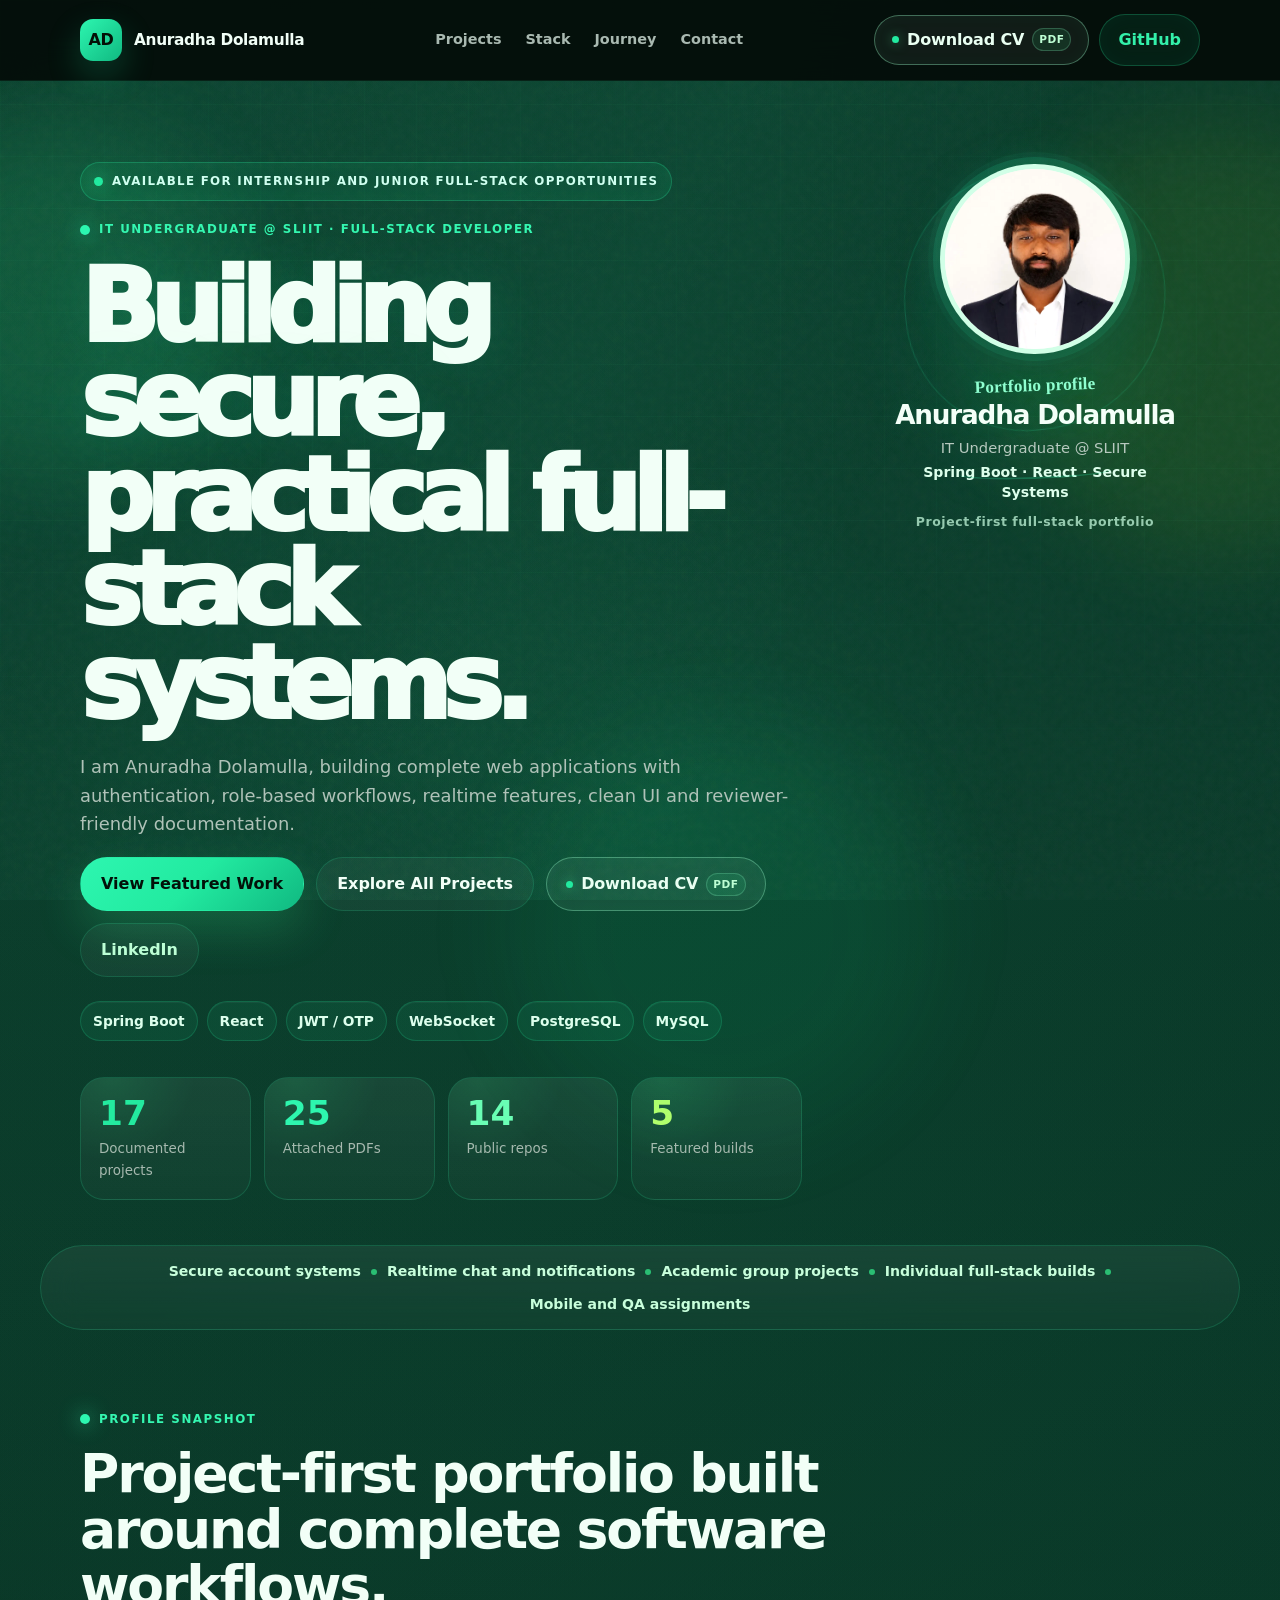
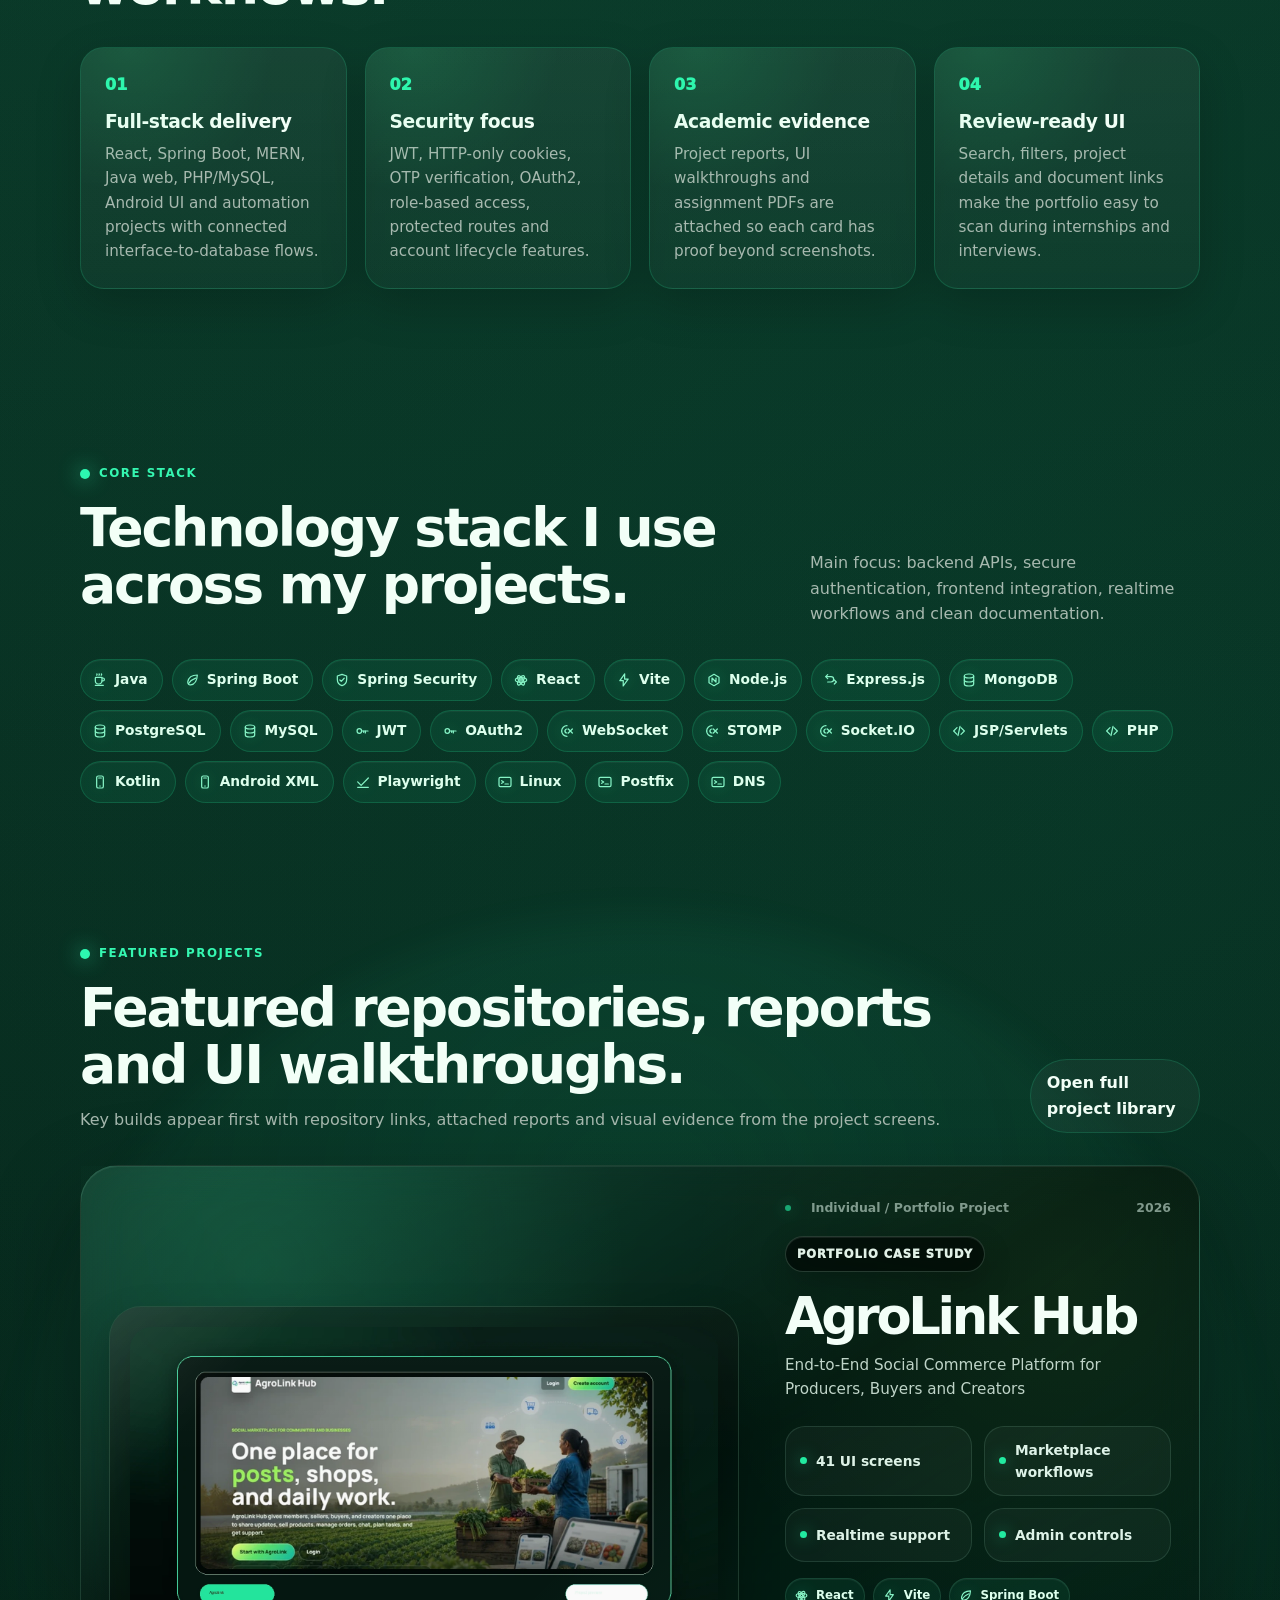
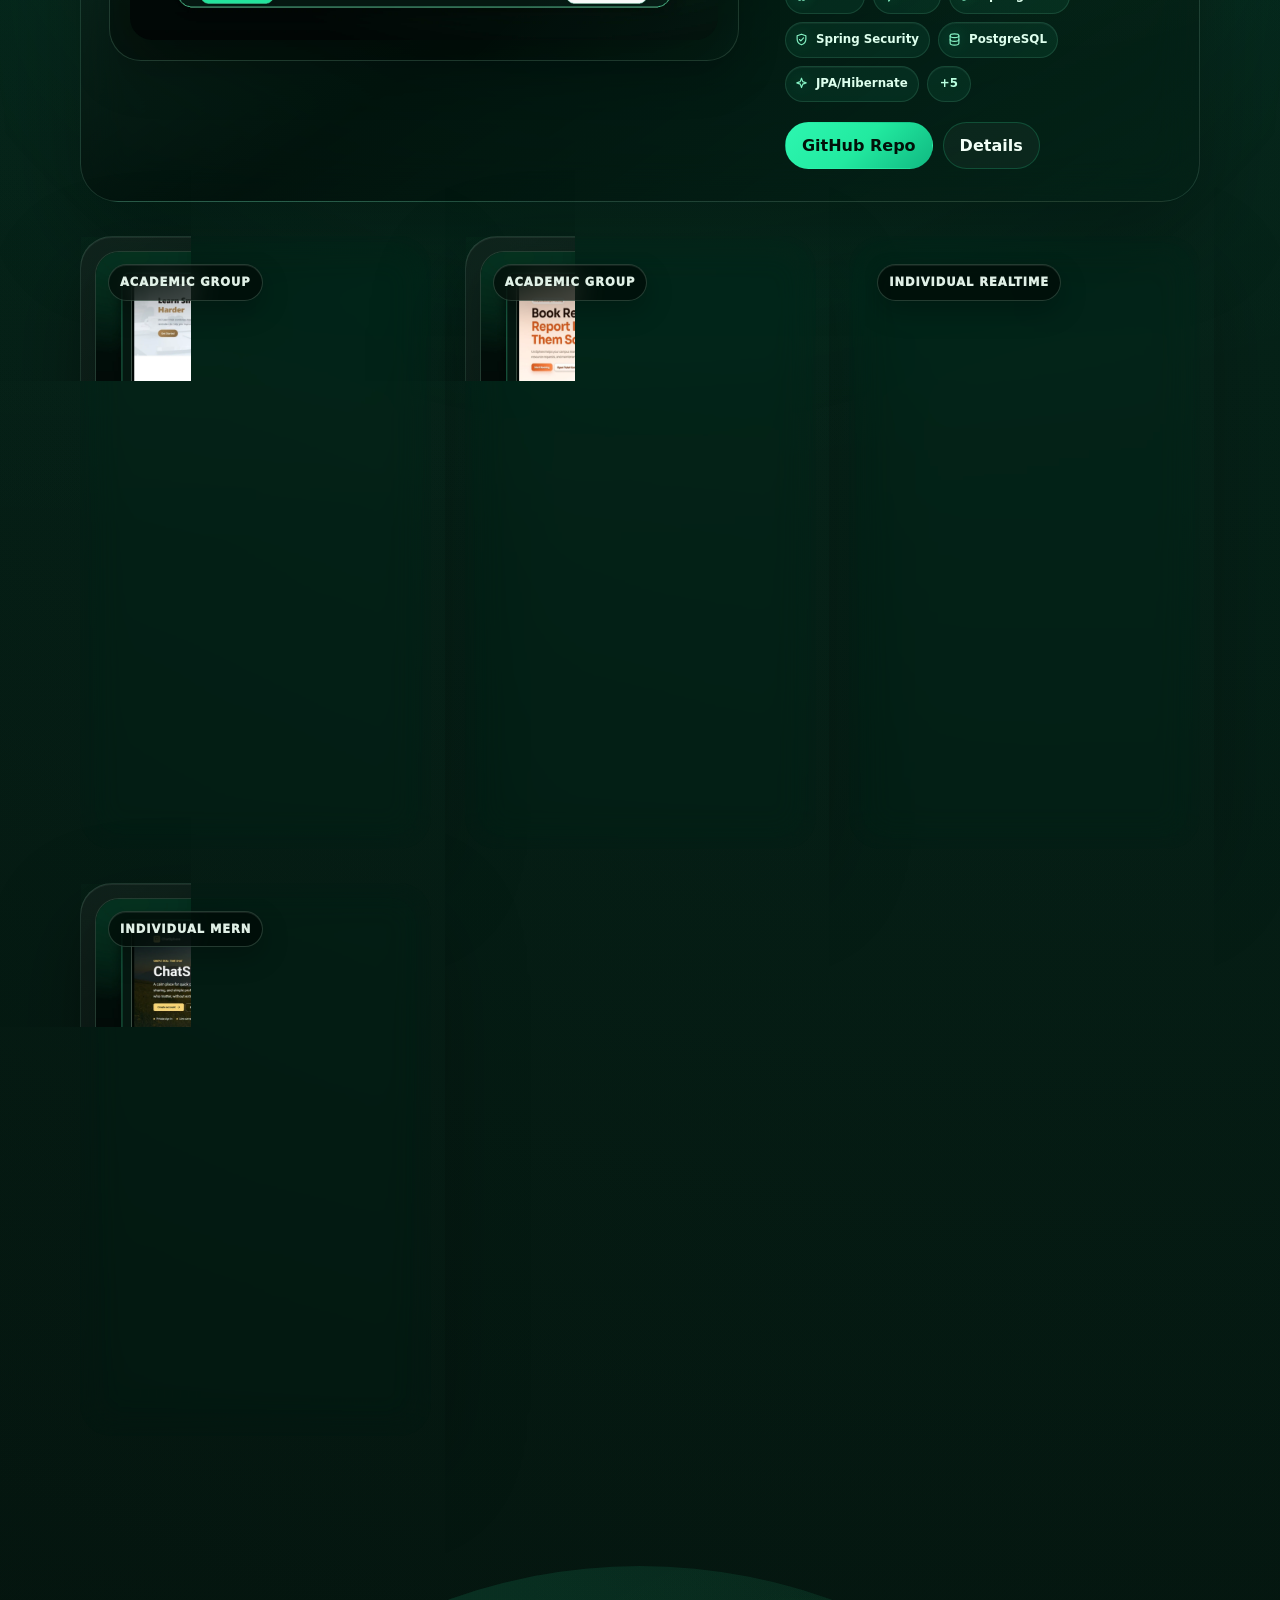
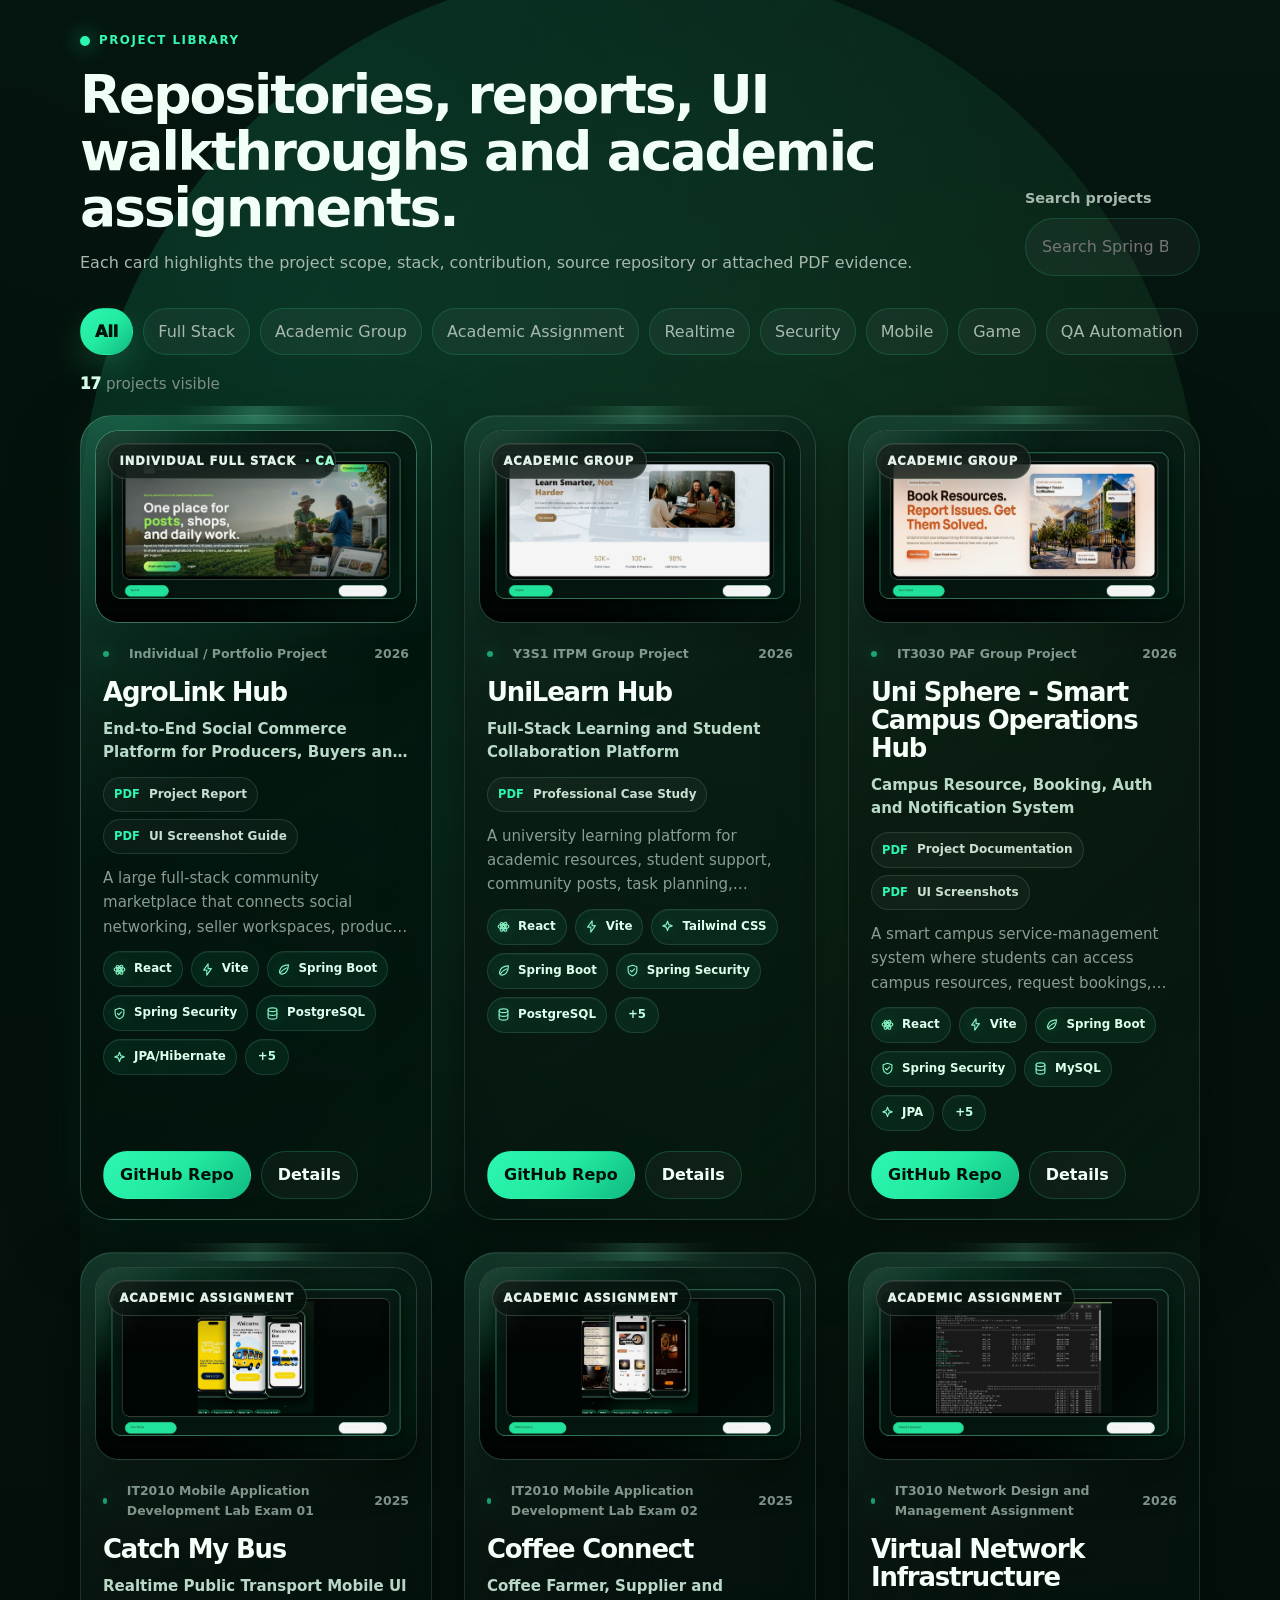
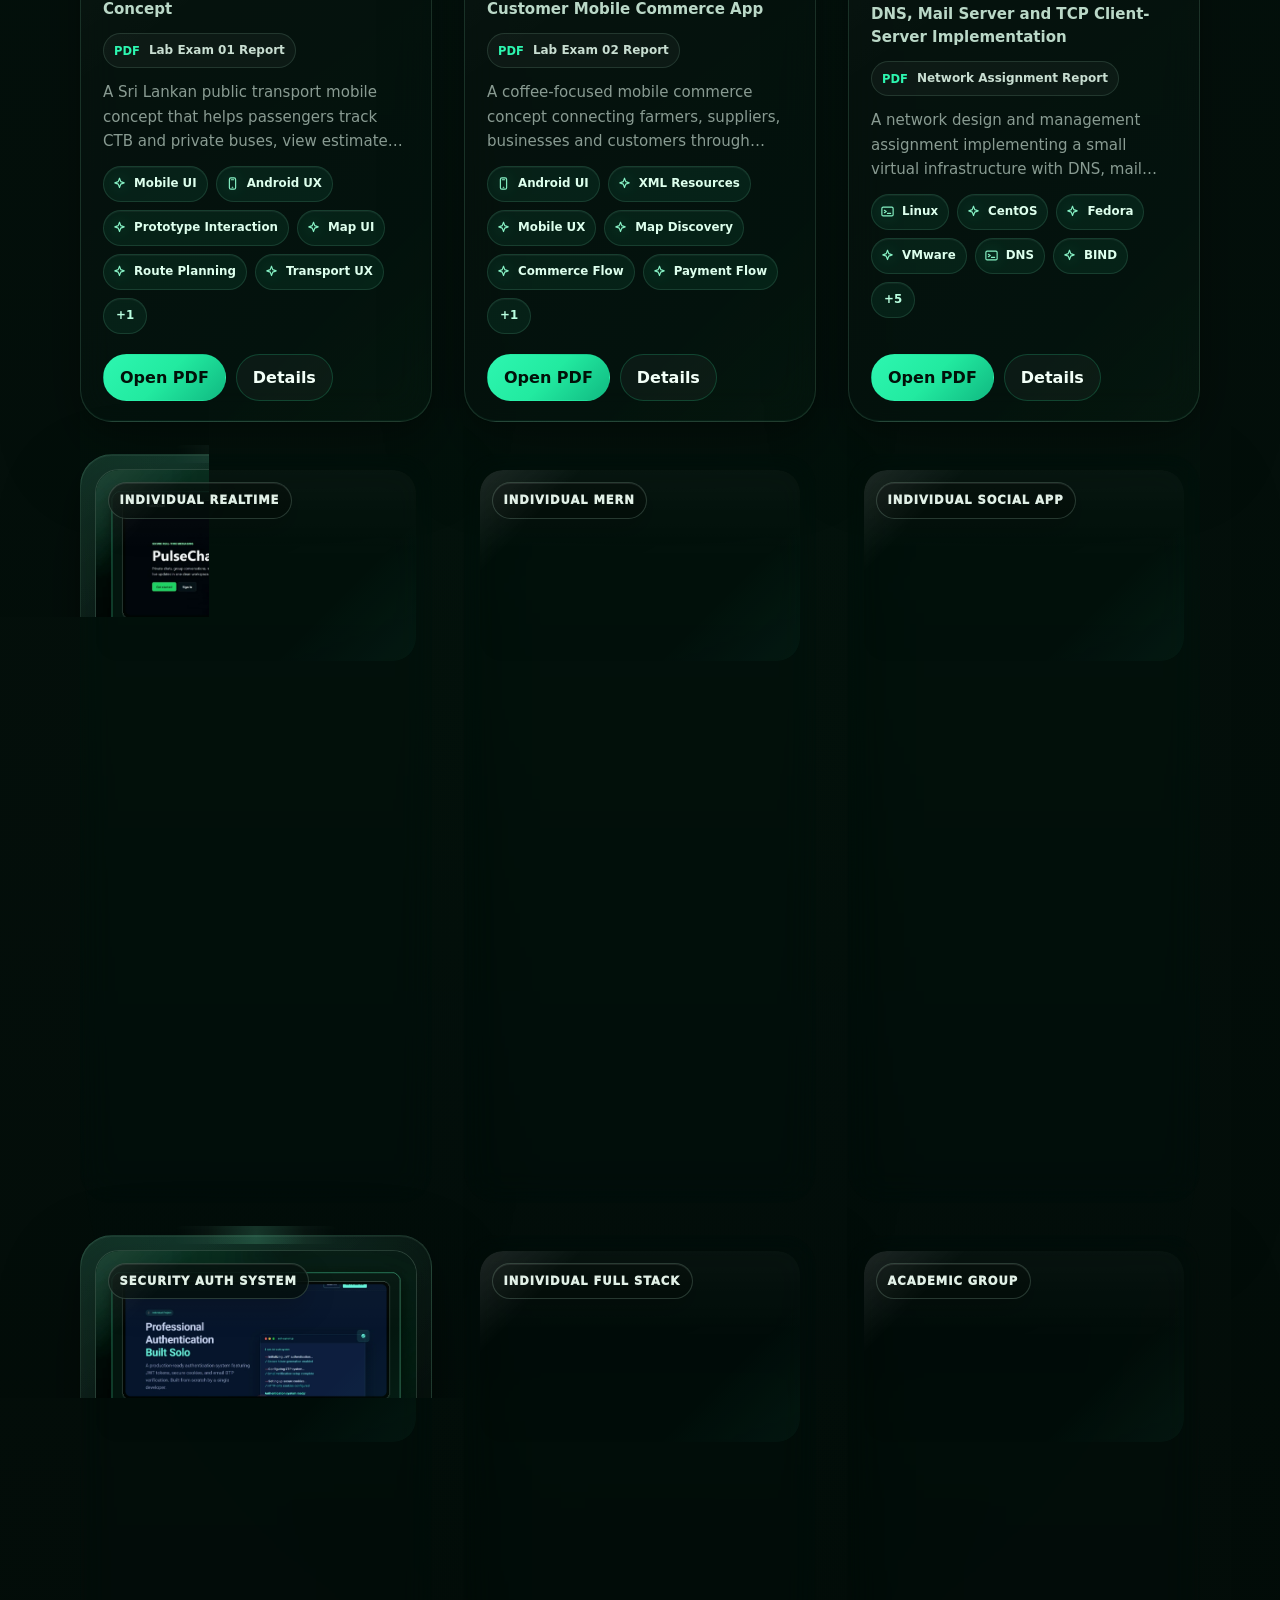
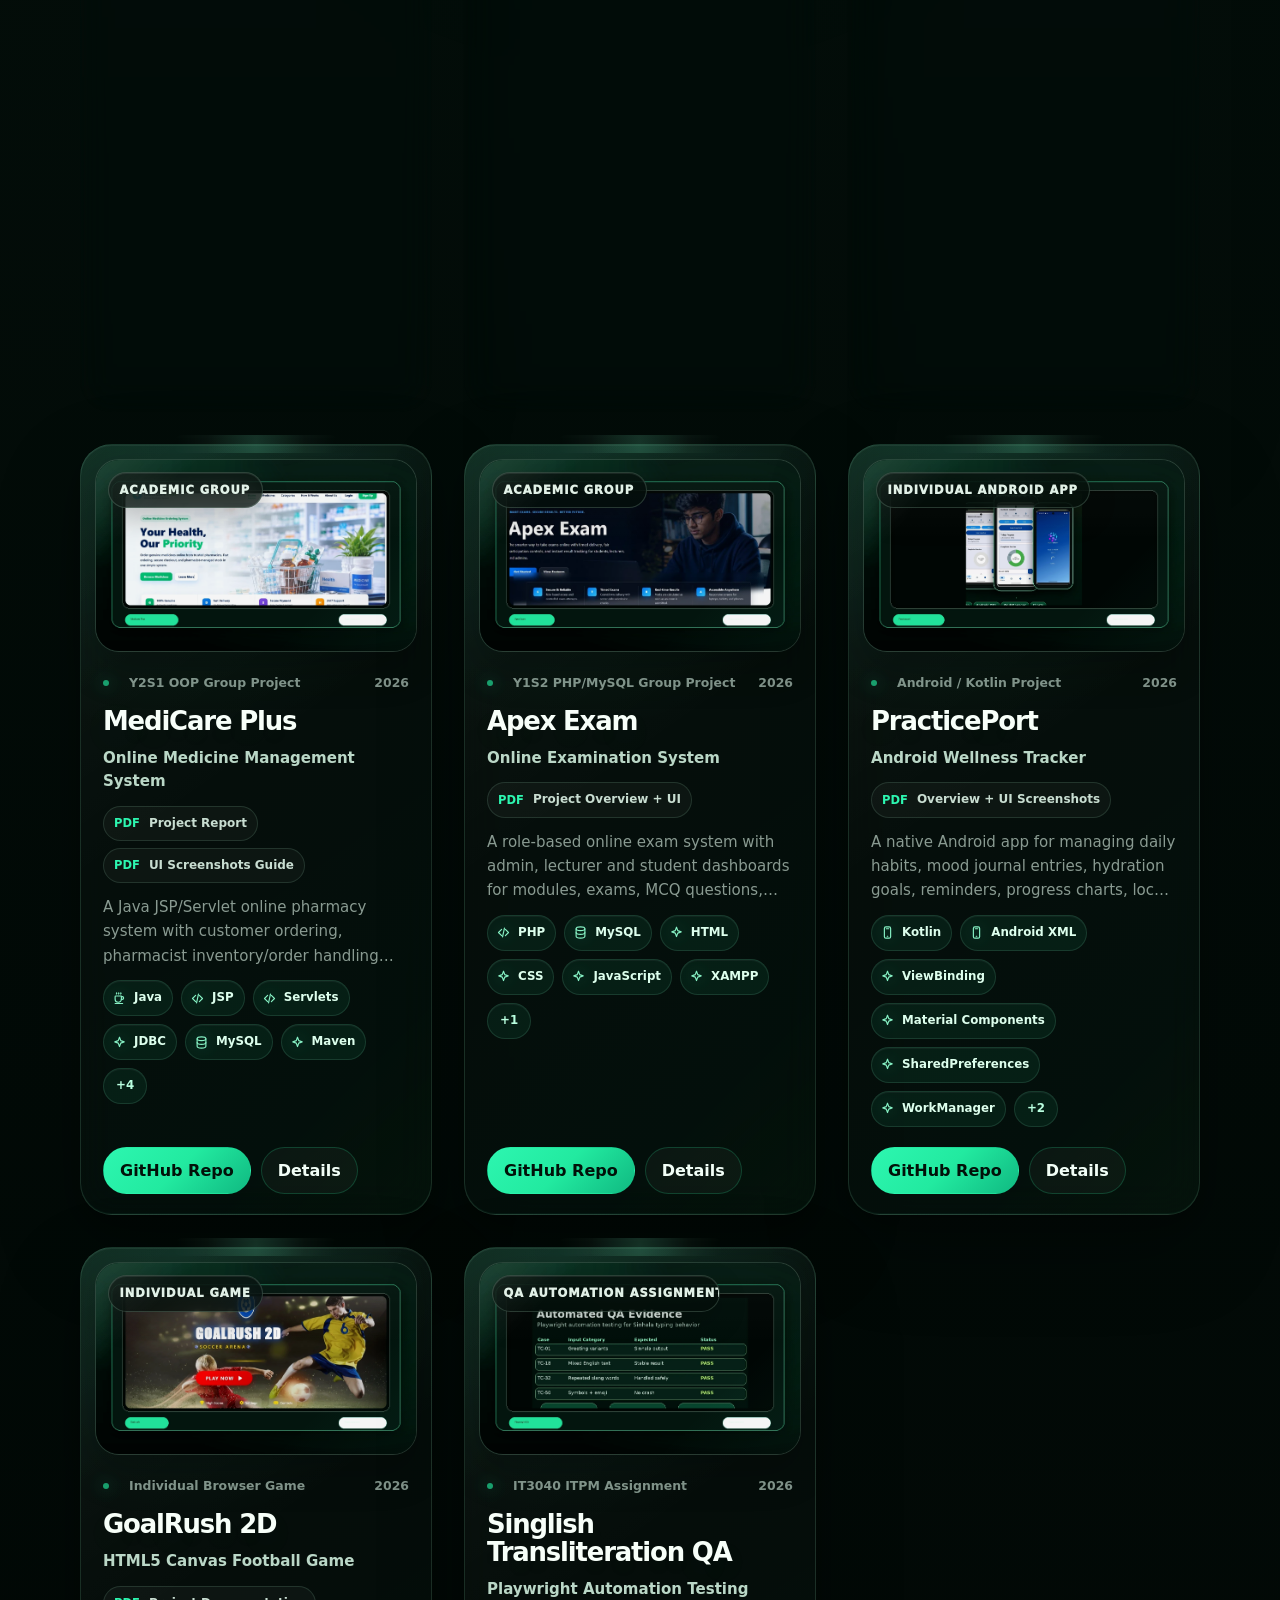
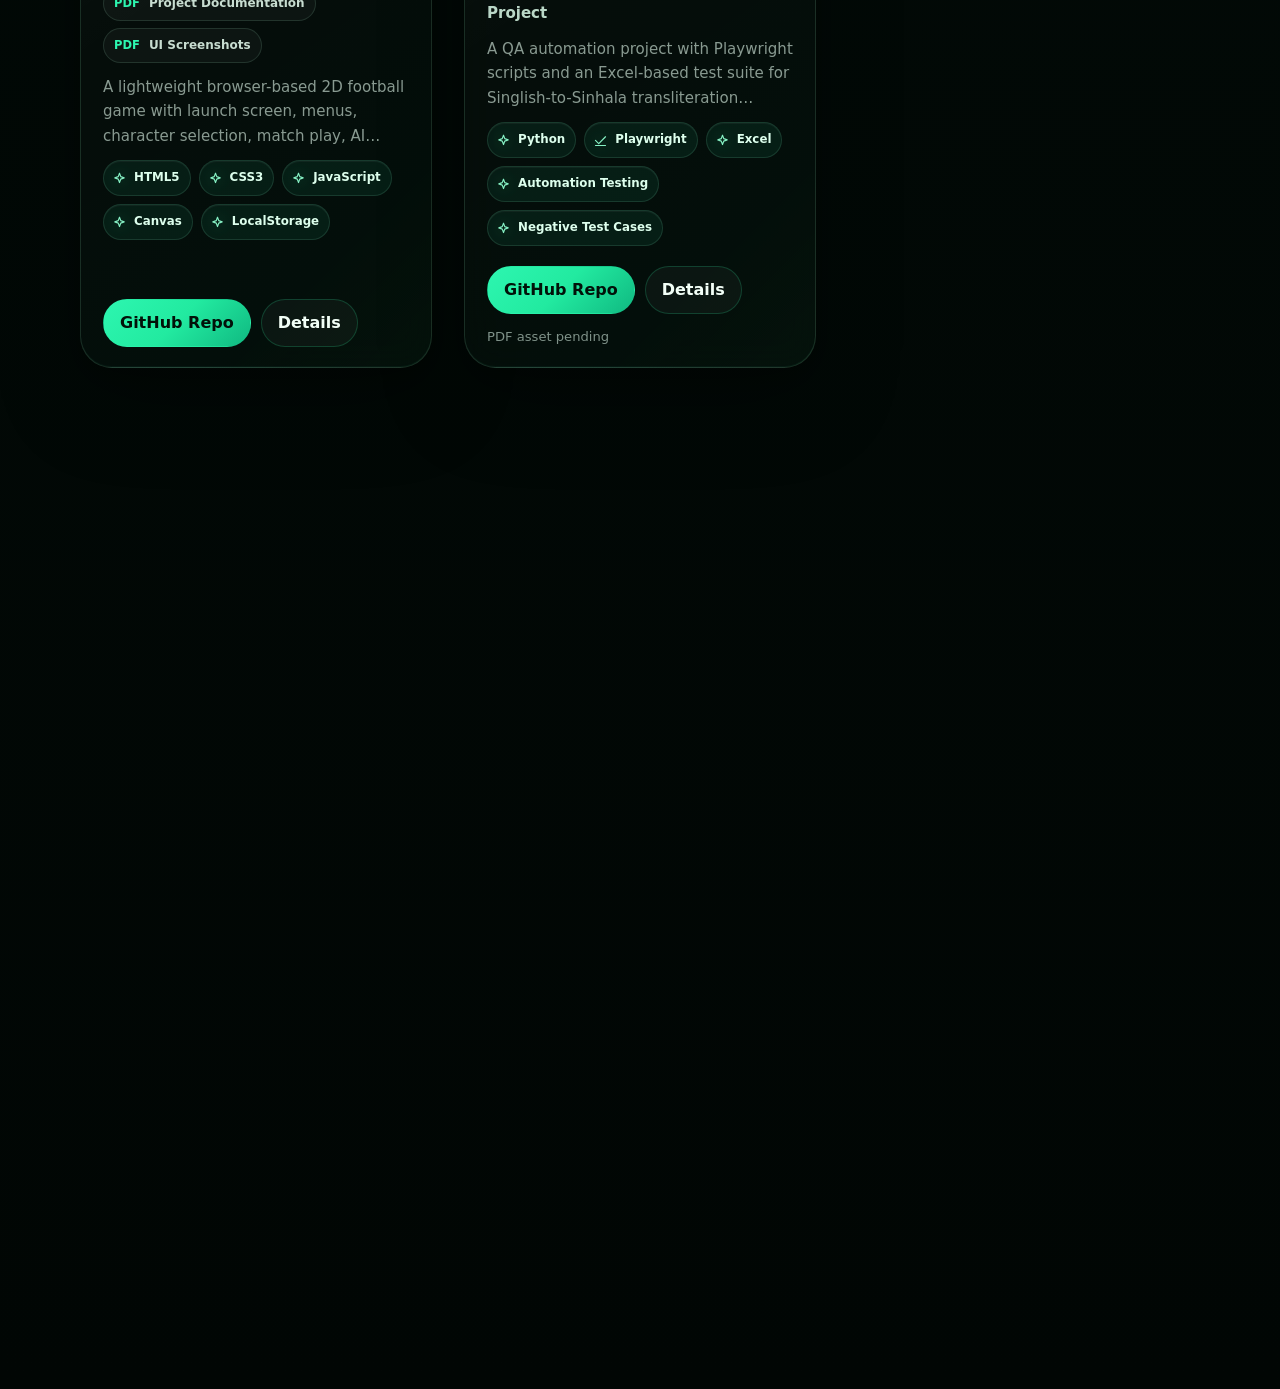
==== commit da7f8a03: "update" ====
--- a/index.html
+++ b/index.html
@@ -26,7 +26,10 @@
         <a href="#journey">Journey</a>
         <a href="#contact">Contact</a>
       </nav>
-      <a class="header-cta" href="https://github.com/Anuradha-dol" target="_blank" rel="noreferrer">GitHub</a>
+      <div class="header-actions" aria-label="Quick links">
+        <a class="header-cv cv-download-link" href="assets/docs/anuradha-dolamulla-cv.pdf" download="Anuradha-Dolamulla-CV.pdf" type="application/pdf">Download CV</a>
+        <a class="header-cta" href="https://github.com/Anuradha-dol" target="_blank" rel="noreferrer">GitHub</a>
+      </div>
     </header>
 
     <main id="home">
@@ -42,6 +45,7 @@
             <div class="hero-actions">
               <a class="primary-link large" href="#featured">View Featured Work</a>
               <a class="secondary-link large" href="#projects">Explore All Projects</a>
+              <a class="ghost-link large cv-download-link" href="assets/docs/anuradha-dolamulla-cv.pdf" download="Anuradha-Dolamulla-CV.pdf" type="application/pdf">Download CV</a>
               <a class="ghost-link large" href="https://www.linkedin.com/in/anuradha-dollamulla-454354386" target="_blank" rel="noreferrer">LinkedIn</a>
             </div>
             <div class="hero-tags" aria-label="Core strengths">
@@ -200,6 +204,7 @@
       <div class="footer-actions">
         <a class="primary-link" href="https://github.com/Anuradha-dol" target="_blank" rel="noreferrer">GitHub Profile</a>
         <a class="secondary-link" href="https://www.linkedin.com/in/anuradha-dollamulla-454354386" target="_blank" rel="noreferrer">LinkedIn Profile</a>
+        <a class="secondary-link cv-download-link" href="assets/docs/anuradha-dolamulla-cv.pdf" download="Anuradha-Dolamulla-CV.pdf" type="application/pdf">Download CV</a>
       </div>
       <p class="copyright">&copy; <span id="currentYear"></span> Anuradha Dolamulla. Built as a project-first developer portfolio.</p>
     </footer>
--- a/assets/css/styles.css
+++ b/assets/css/styles.css
@@ -3856,3 +3856,407 @@
     padding: 18px 4px 4px;
   }
 }
+
+/* responsive-only final fix: keeps desktop design unchanged, fixes small-screen stacking and overflow */
+html,
+body {
+  max-width: 100%;
+  overflow-x: hidden;
+}
+
+@media (max-width: 1120px) {
+  .hero {
+    grid-template-columns: minmax(0, 1fr) !important;
+  }
+
+  .hero-content,
+  .hero-visual.profile-card {
+    width: 100%;
+    max-width: 100%;
+    min-width: 0;
+  }
+
+  .hero-content {
+    order: 1;
+  }
+
+  .hero-visual.profile-card {
+    order: 2;
+    justify-self: center;
+    margin-inline: auto;
+  }
+
+  .aurora-one,
+  .aurora-two,
+  .aurora-three {
+    max-width: 100vw;
+  }
+}
+
+@media (max-width: 900px) {
+  .site-header,
+  .section-pad,
+  .trust-strip,
+  .site-footer {
+    max-width: 100%;
+  }
+
+  .split-heading,
+  .section-heading,
+  .hero-copy-block,
+  .hero-copy,
+  .project-card,
+  .featured-project,
+  .modal-card,
+  .modal-section {
+    min-width: 0;
+  }
+
+  .featured-project.spotlight-showcase,
+  .modal-top-row,
+  .modal-grid.modal-grid-compact {
+    grid-template-columns: minmax(0, 1fr) !important;
+  }
+
+  .project-tools,
+  .project-tools input,
+  .filter-row,
+  .doc-row,
+  .hero-actions,
+  .footer-actions,
+  .project-actions,
+  .modal-actions,
+  .modal-action-strip {
+    max-width: 100%;
+  }
+}
+
+@media (max-width: 720px) {
+  .section-pad {
+    width: calc(100% - 24px) !important;
+  }
+
+  .site-header {
+    width: 100%;
+    padding-inline: 14px;
+  }
+
+  .brand,
+  .header-cta,
+  .nav-links {
+    min-width: 0;
+  }
+
+  .nav-links {
+    gap: clamp(8px, 3vw, 16px);
+    overflow-x: auto;
+    overscroll-behavior-inline: contain;
+    scrollbar-width: none;
+  }
+
+  .nav-links::-webkit-scrollbar {
+    display: none;
+  }
+
+  h1,
+  .section-heading h2,
+  .spotlight-content h3,
+  .modal-intro-panel h2,
+  .project-card h3,
+  .featured-content h3 {
+    max-width: 100%;
+    overflow-wrap: anywhere;
+    word-break: normal;
+  }
+
+  h1 {
+    font-size: clamp(3.05rem, 14.5vw, 4.2rem) !important;
+    line-height: 0.94;
+  }
+
+  .status-pill,
+  .eyebrow,
+  .section-heading span,
+  .footer-kicker {
+    max-width: 100%;
+    white-space: normal;
+  }
+
+  .hero-actions,
+  .footer-actions,
+  .project-actions,
+  .modal-actions,
+  .modal-action-strip {
+    align-items: stretch;
+  }
+
+  .hero-actions > a,
+  .footer-actions > a,
+  .project-actions > a,
+  .modal-actions > a,
+  .modal-action-strip > a,
+  .doc-btn {
+    max-width: 100%;
+    white-space: normal;
+    text-align: center;
+  }
+
+  .stack-cloud,
+  .stack-row,
+  .hero-tags,
+  .filter-row,
+  .doc-row,
+  .spotlight-facts,
+  .modal-mini-meta {
+    max-width: 100%;
+    min-width: 0;
+  }
+
+  .stack-cloud .tech-chip,
+  .stack-row .tech-chip,
+  .hero-tags span,
+  .filter-btn,
+  .modal-mini-meta span {
+    max-width: 100%;
+    white-space: normal;
+  }
+
+  .hero-visual.profile-card {
+    width: min(100%, 310px) !important;
+  }
+
+  .hero-visual.profile-card::before,
+  .hero-visual.profile-card::after {
+    max-width: calc(100vw - 42px);
+  }
+
+  .portrait-frame.profile-avatar {
+    max-width: calc(100vw - 96px);
+    max-height: calc(100vw - 96px);
+  }
+
+  .trust-strip span {
+    white-space: normal;
+  }
+}
+
+@media (max-width: 480px) {
+  .section-pad {
+    width: calc(100% - 20px) !important;
+    padding-block: 58px;
+  }
+
+  .hero {
+    padding-top: 30px;
+    gap: 34px;
+  }
+
+  .brand-text {
+    max-width: calc(100vw - 98px);
+  }
+
+  h1 {
+    font-size: clamp(2.72rem, 14vw, 3.55rem) !important;
+    letter-spacing: -0.07em;
+  }
+
+  .hero-copy {
+    font-size: 1rem;
+  }
+
+  .project-card,
+  .featured-project,
+  .featured-project.spotlight-showcase {
+    width: 100%;
+    max-width: 100%;
+  }
+
+  .project-media,
+  .compact-featured .featured-media,
+  .spotlight-media-clean,
+  .modal-preview-frame {
+    max-width: 100%;
+  }
+
+  .modal {
+    padding: 8px !important;
+  }
+
+  .modal-card {
+    width: calc(100vw - 16px) !important;
+    max-width: calc(100vw - 16px) !important;
+    border-radius: 22px;
+  }
+
+  .modal-top-row,
+  .modal-grid.modal-grid-compact {
+    padding-left: 14px !important;
+    padding-right: 14px !important;
+  }
+
+  .aurora-one,
+  .aurora-two,
+  .aurora-three {
+    width: 260px;
+    height: 260px;
+  }
+}
+
+@media (max-width: 360px) {
+  .site-header {
+    padding-inline: 10px;
+  }
+
+  .section-pad {
+    width: calc(100% - 18px) !important;
+  }
+
+  h1 {
+    font-size: clamp(2.42rem, 13.5vw, 3.05rem) !important;
+  }
+
+  .primary-link,
+  .secondary-link,
+  .ghost-link,
+  .doc-btn,
+  .filter-btn {
+    padding-inline: 12px;
+  }
+}
+
+@media (max-width: 1120px) {
+  .aurora-one {
+    left: 0;
+  }
+
+  .aurora-two {
+    right: 0;
+  }
+
+  .aurora-three {
+    left: 50%;
+    transform: translate3d(-50%, 0, 0);
+  }
+}
+
+/* CV quick access: clean professional CV buttons */
+.header-actions {
+  display: inline-flex;
+  align-items: center;
+  justify-content: flex-end;
+  gap: 10px;
+  min-width: 0;
+  flex: 0 0 auto;
+}
+
+.header-cv {
+  padding: 11px 17px;
+  color: #dfffea;
+  background: rgba(255, 255, 255, 0.055);
+  border: 1px solid rgba(150, 255, 202, 0.34);
+  font-weight: 900;
+  white-space: nowrap;
+  box-shadow: inset 0 0 18px rgba(53, 242, 143, 0.035);
+  transition: transform 0.22s ease, border-color 0.22s ease, background 0.22s ease, box-shadow 0.22s ease, color 0.22s ease;
+}
+
+.header-cv:hover {
+  transform: translateY(-2px);
+  color: #ffffff;
+  border-color: rgba(150, 255, 202, 0.58);
+  background: rgba(53, 242, 143, 0.12);
+  box-shadow: 0 14px 30px rgba(53, 242, 143, 0.13), inset 0 0 20px rgba(53, 242, 143, 0.05);
+}
+
+@media (max-width: 1120px) {
+  .header-actions {
+    margin-left: auto;
+  }
+}
+
+@media (max-width: 720px) {
+  .header-actions {
+    width: 100%;
+    display: grid;
+    grid-template-columns: 1fr 1fr;
+    gap: 10px;
+  }
+
+  .header-cv,
+  .header-cta {
+    width: 100%;
+    justify-content: center;
+    text-align: center;
+  }
+}
+
+@media (max-width: 360px) {
+  .header-actions {
+    grid-template-columns: 1fr;
+  }
+}
+
+/* CV download buttons: visible, but not over-highlighted */
+.cv-download-link {
+  position: relative;
+  display: inline-flex;
+  align-items: center;
+  justify-content: center;
+  gap: 8px;
+  color: #e9fff2 !important;
+  background: rgba(255, 255, 255, 0.055) !important;
+  border: 1px solid rgba(150, 255, 202, 0.36) !important;
+  box-shadow: inset 0 0 18px rgba(53, 242, 143, 0.035) !important;
+  font-weight: 900;
+  letter-spacing: -0.01em;
+  text-shadow: none;
+}
+
+.cv-download-link::before {
+  content: "";
+  width: 7px;
+  height: 7px;
+  border-radius: 999px;
+  background: var(--accent);
+  box-shadow: 0 0 12px rgba(53, 242, 143, 0.55);
+  flex: 0 0 auto;
+}
+
+.cv-download-link::after {
+  content: "PDF";
+  padding: 2px 6px;
+  border-radius: 999px;
+  color: #bdfed4;
+  background: rgba(53, 242, 143, 0.10);
+  border: 1px solid rgba(150, 255, 202, 0.22);
+  font-size: 0.66rem;
+  font-weight: 900;
+  letter-spacing: 0.05em;
+}
+
+.cv-download-link:hover {
+  transform: translateY(-2px);
+  color: #ffffff !important;
+  background: rgba(53, 242, 143, 0.12) !important;
+  border-color: rgba(150, 255, 202, 0.58) !important;
+  box-shadow: 0 14px 30px rgba(53, 242, 143, 0.13), inset 0 0 20px rgba(53, 242, 143, 0.05) !important;
+}
+
+.header-cv.cv-download-link {
+  padding: 11px 17px;
+}
+
+.hero-actions .cv-download-link.large {
+  min-height: 54px;
+  padding-inline: 19px;
+}
+
+@media (max-width: 430px) {
+  .cv-download-link {
+    gap: 7px;
+  }
+
+  .cv-download-link::after {
+    padding: 2px 6px;
+  }
+}
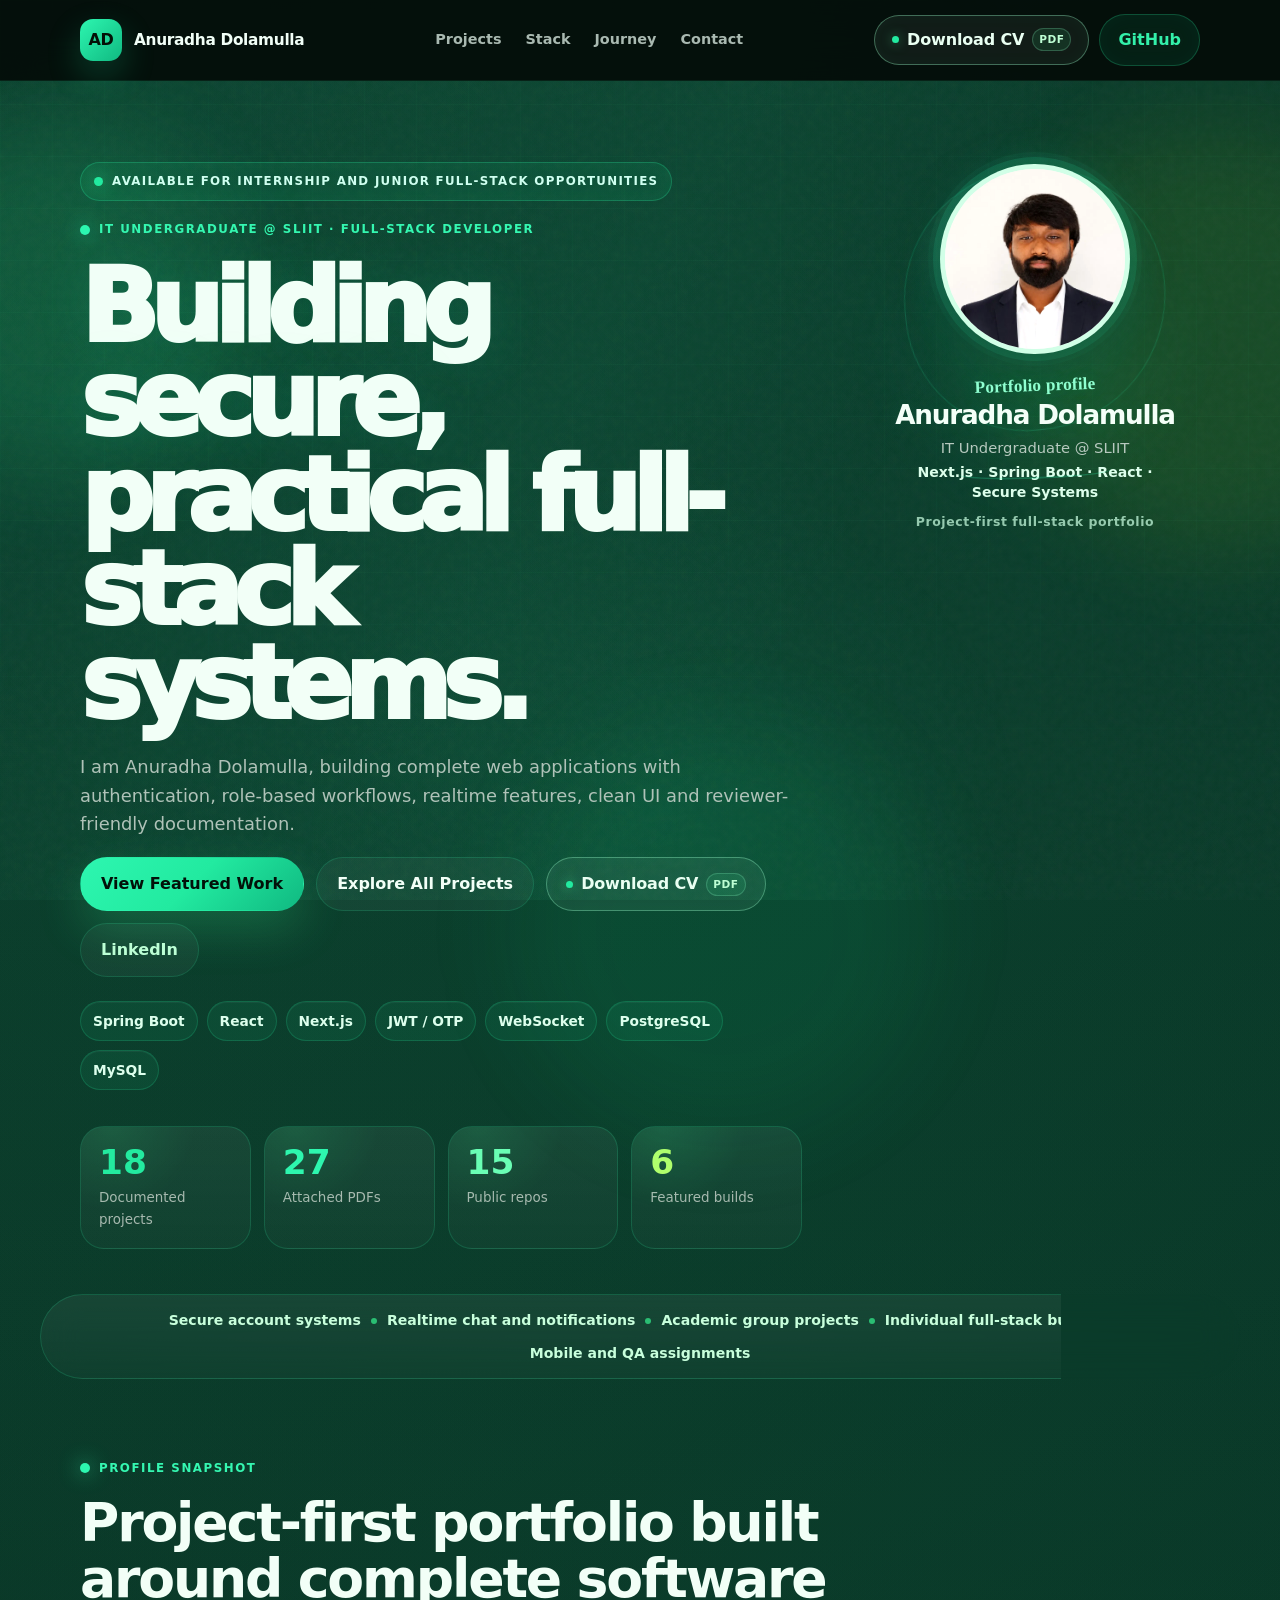
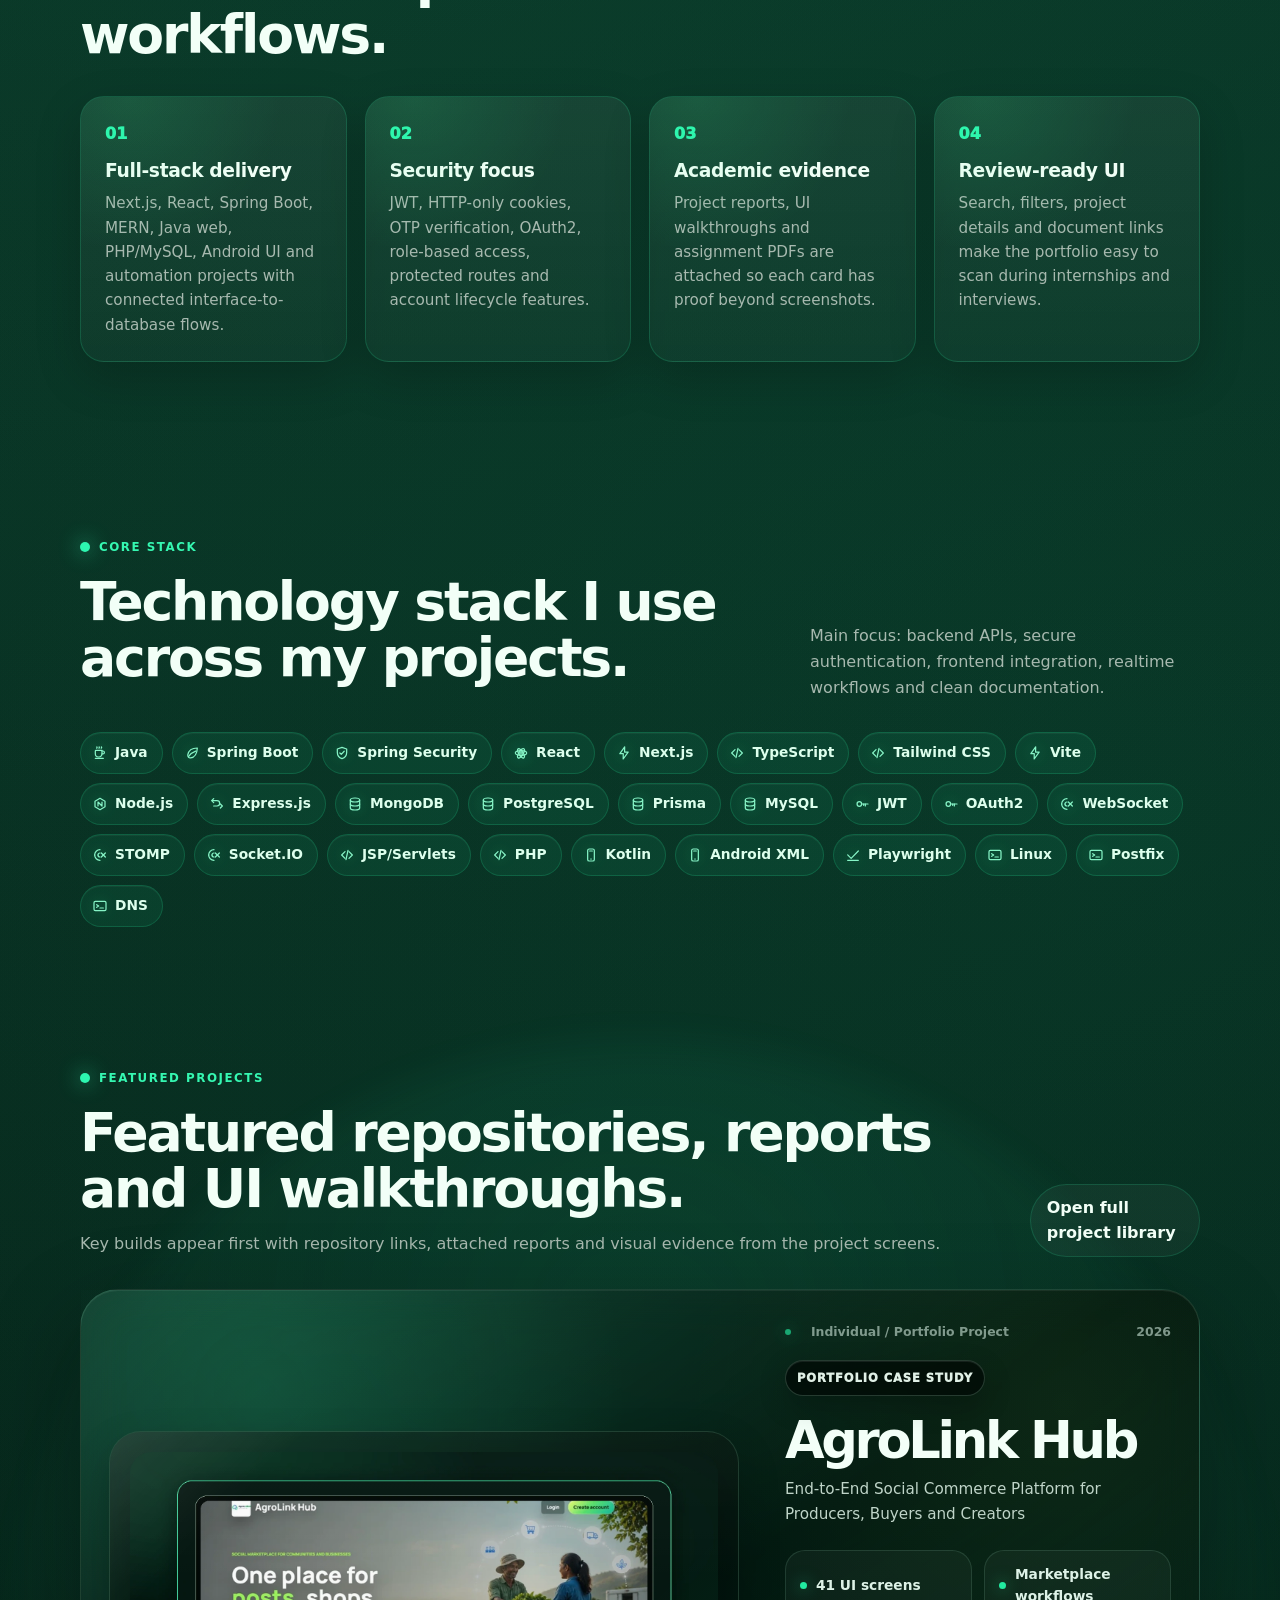
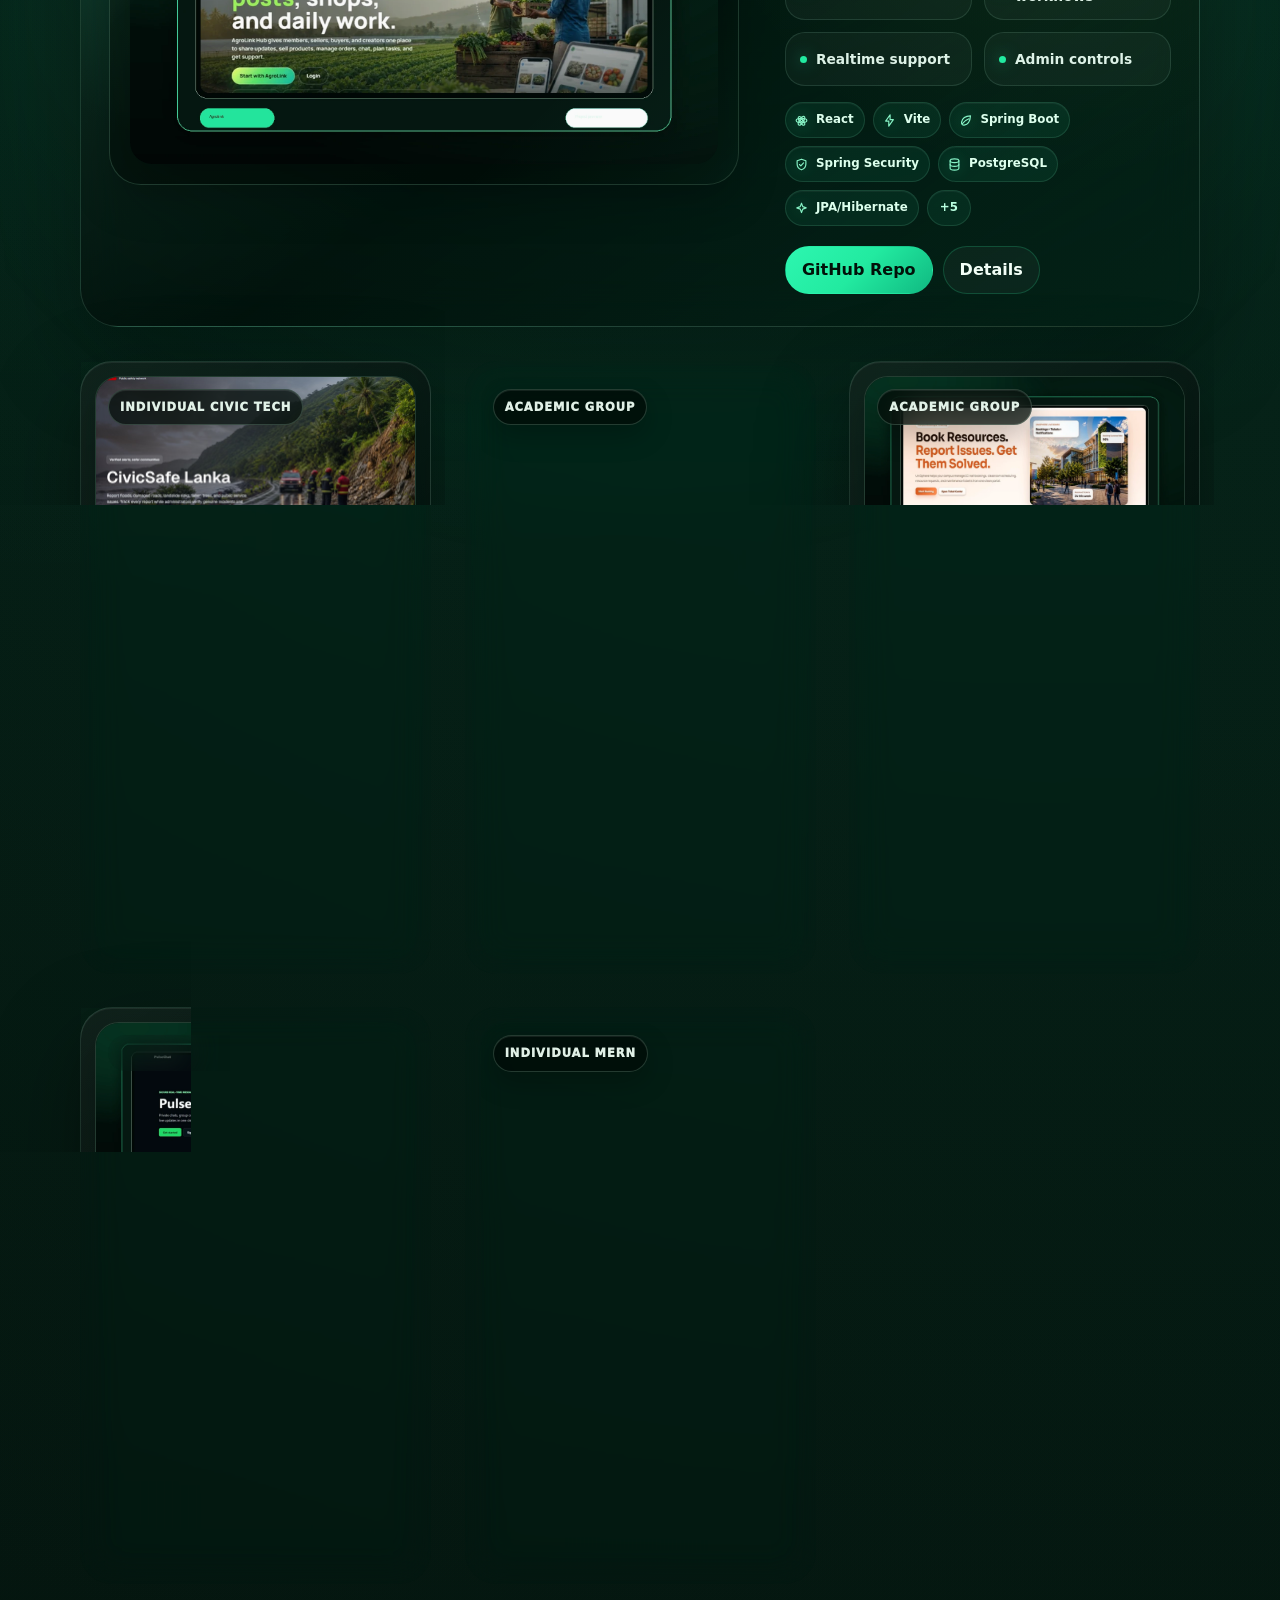
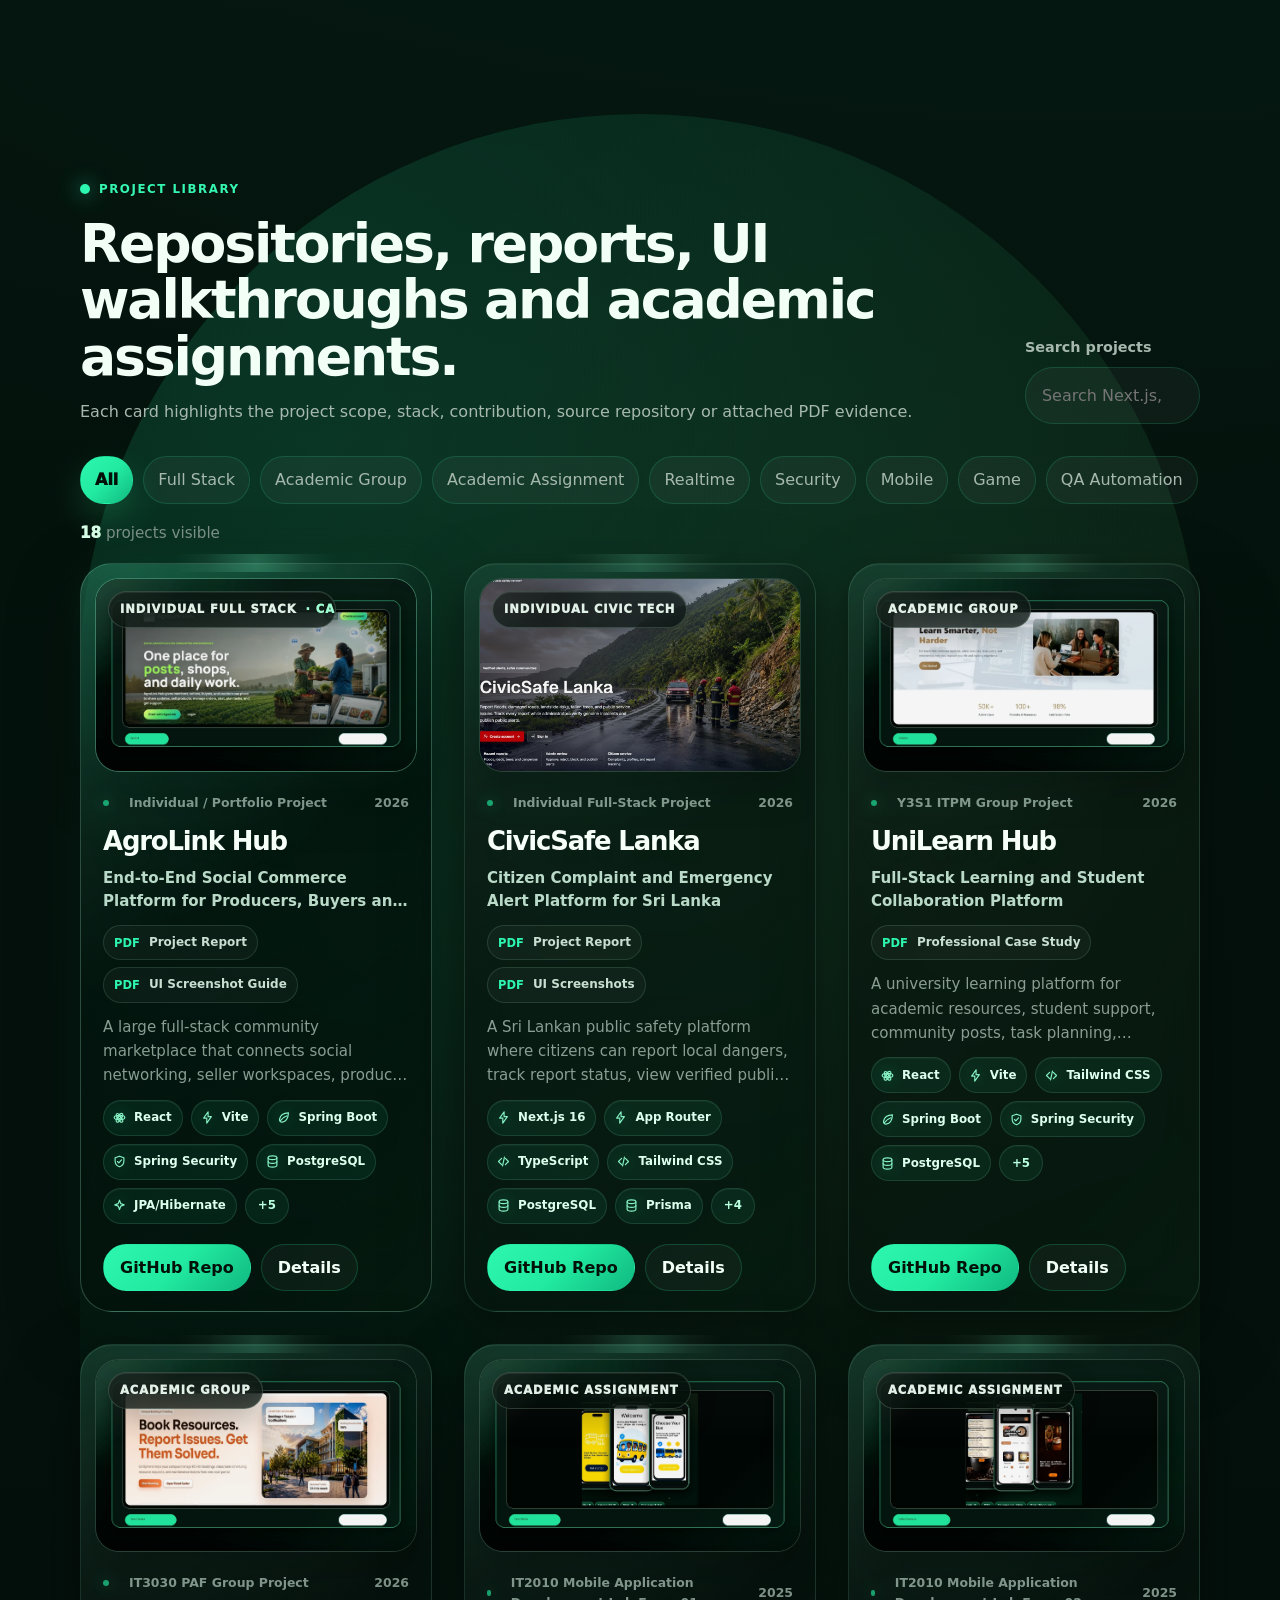
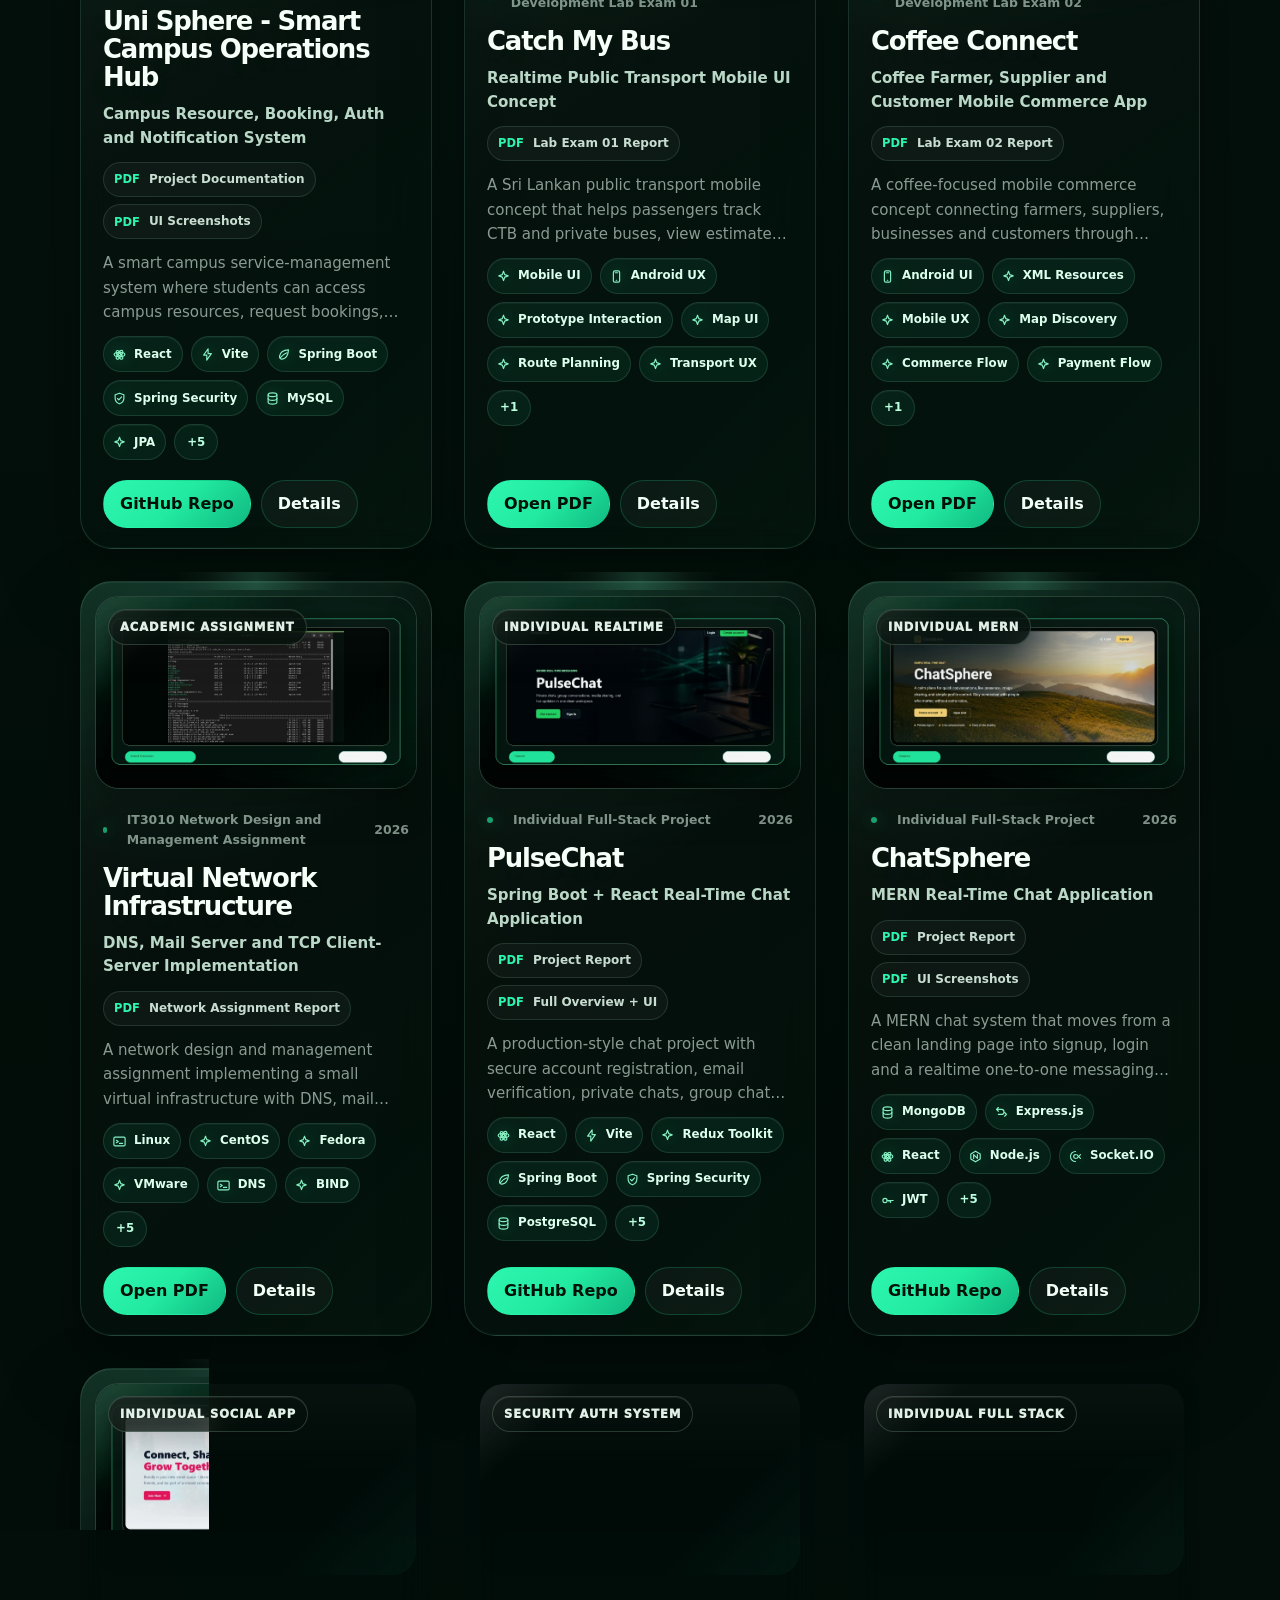
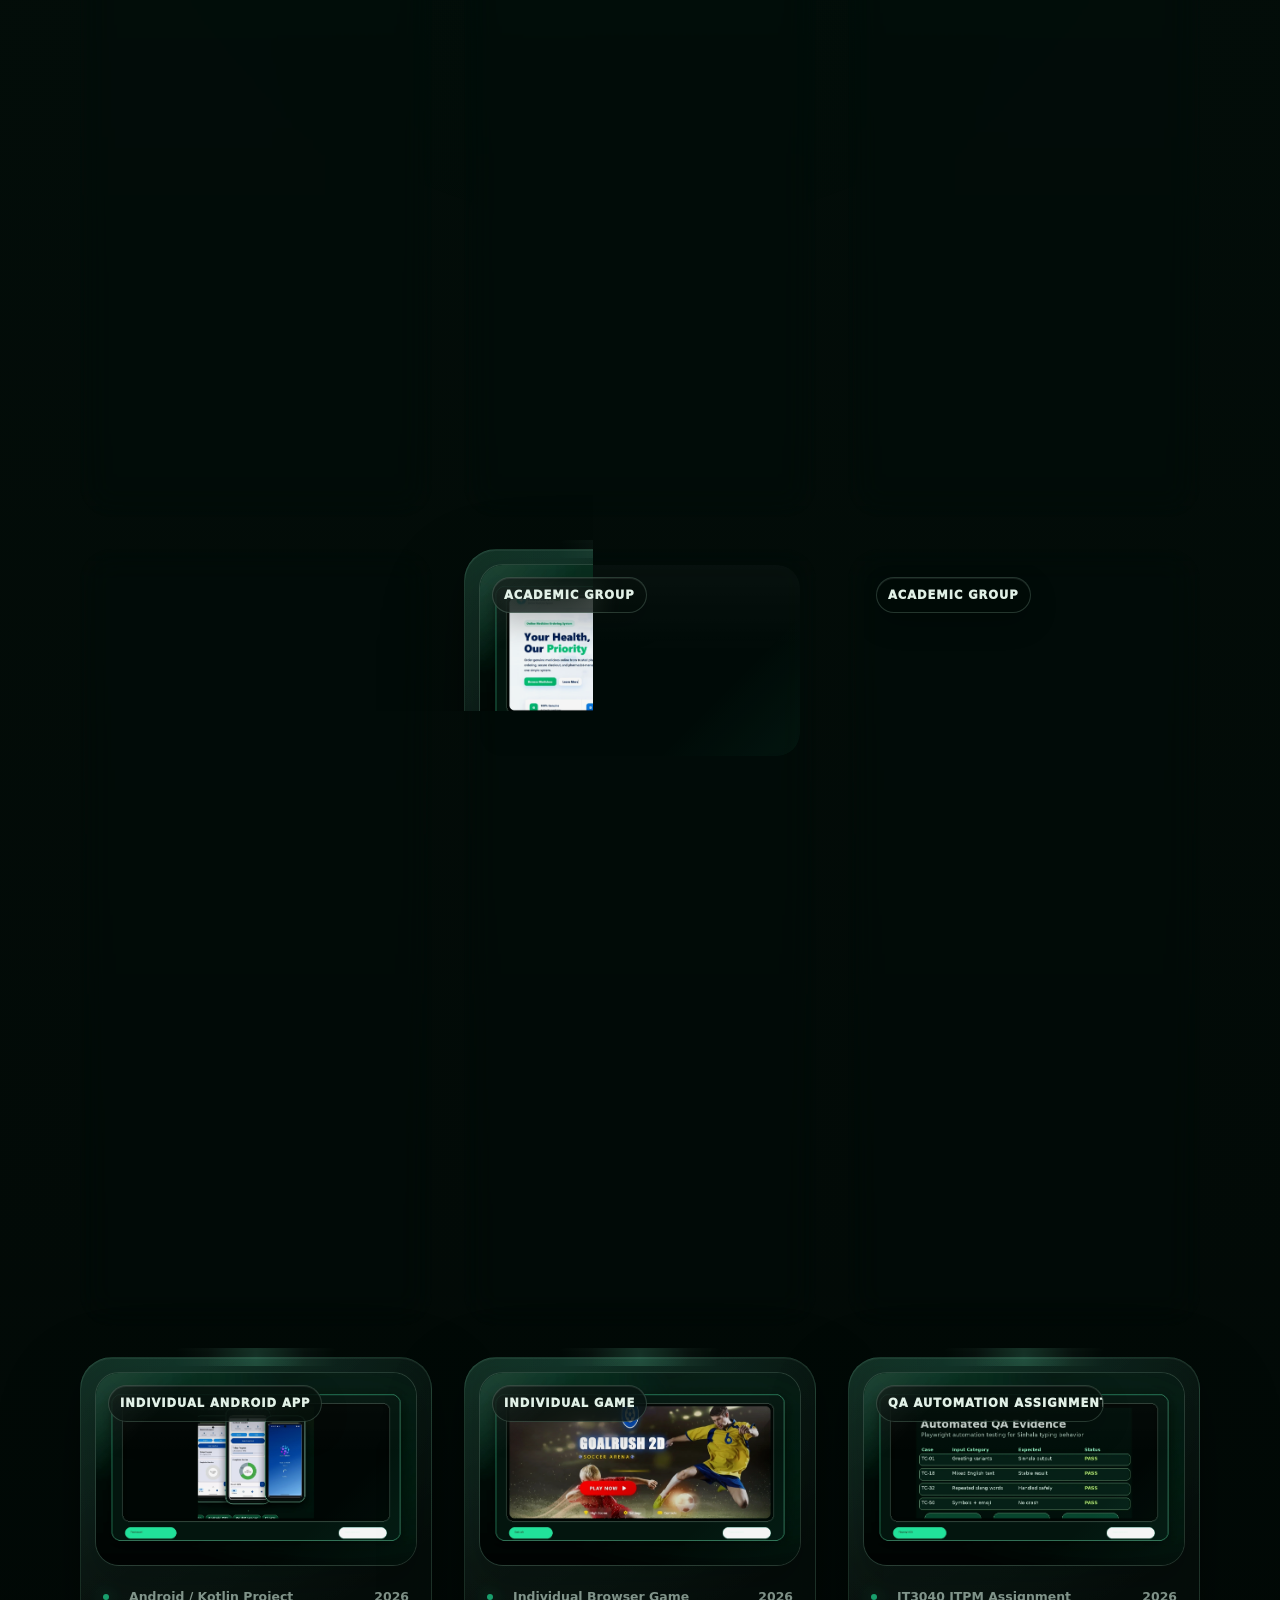
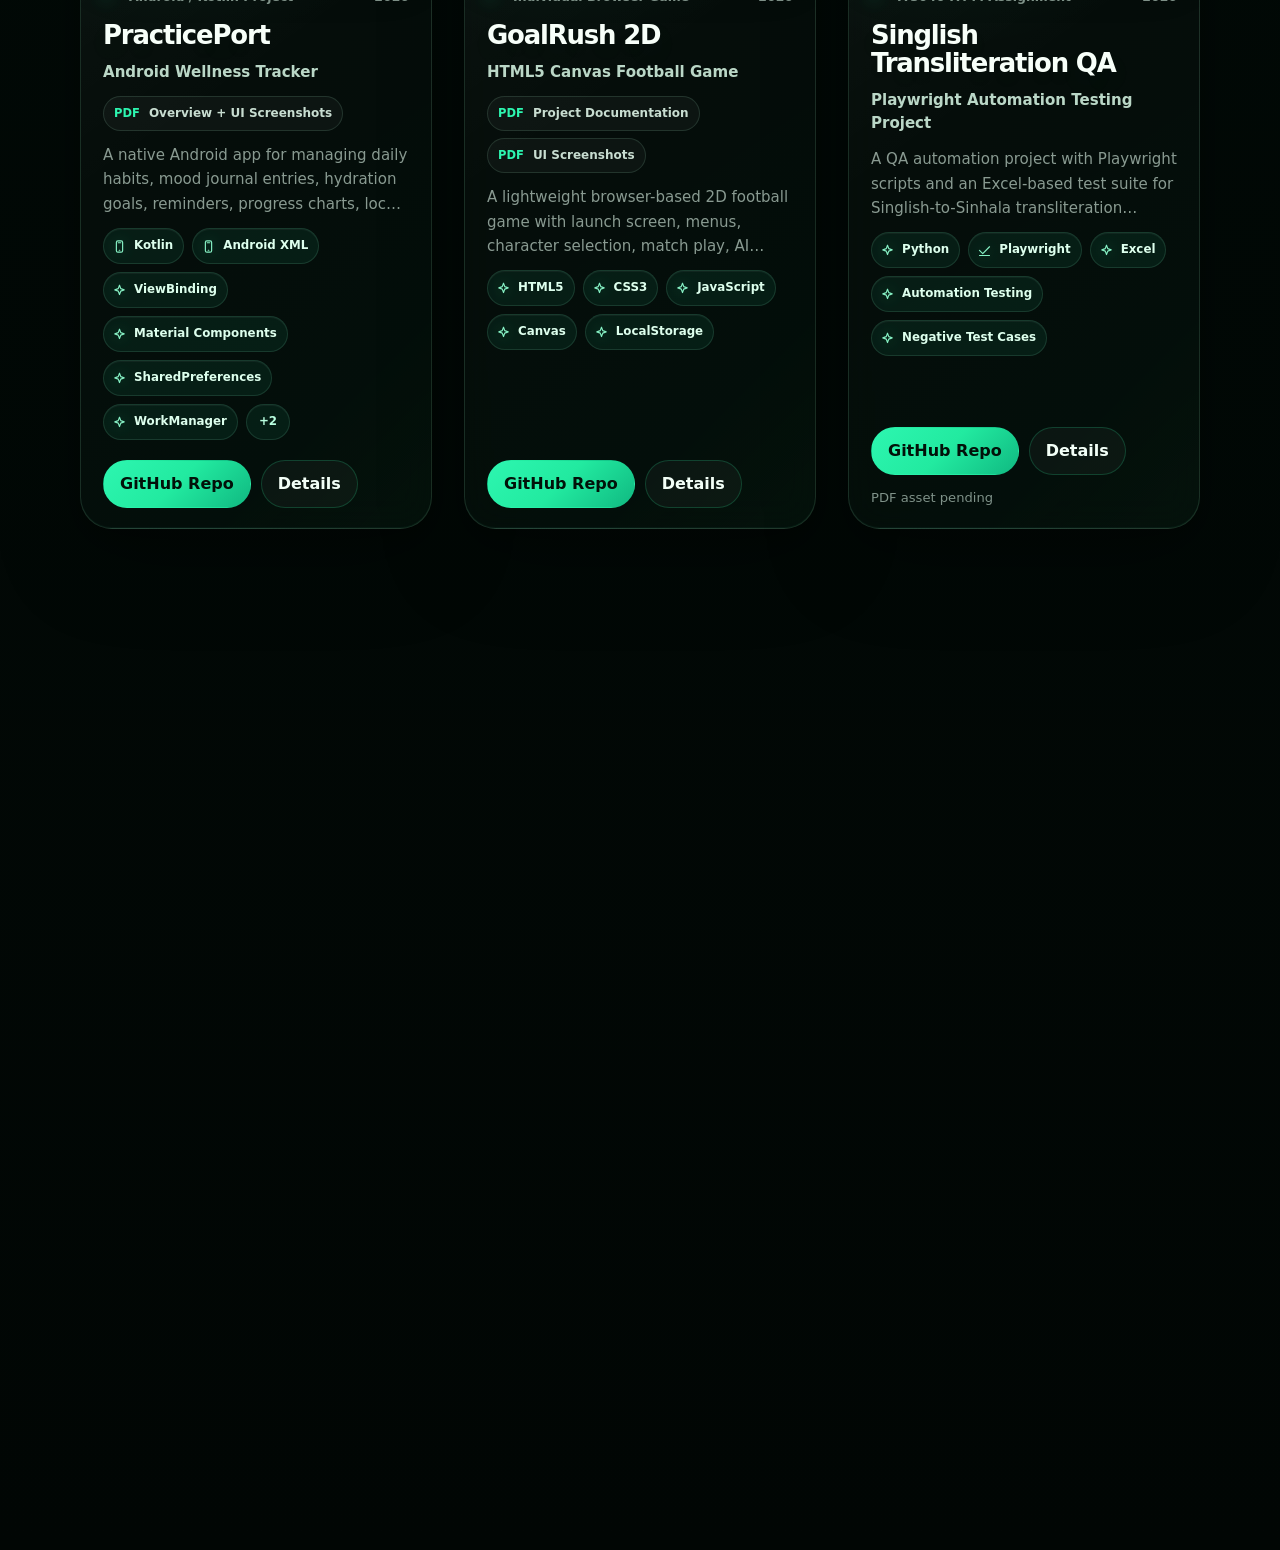
==== commit 5258e245: "Add CivicSafe Lanka portfolio entry" ====
--- a/index.html
+++ b/index.html
@@ -3,7 +3,7 @@
   <head>
     <meta charset="UTF-8" />
     <meta name="viewport" content="width=device-width, initial-scale=1.0" />
-    <meta name="description" content="Anuradha Dolamulla - project-first full-stack developer portfolio featuring Spring Boot, React, MERN, Java, PHP, Android, QA automation, academic reports, UI screenshots and GitHub repositories." />
+    <meta name="description" content="Anuradha Dolamulla - project-first full-stack developer portfolio featuring Next.js, Spring Boot, React, MERN, Java, PHP, Android, QA automation, academic reports, UI screenshots and GitHub repositories." />
     <meta name="theme-color" content="#08130f" />
     <title>Anuradha Dolamulla | Full-Stack Developer Portfolio</title>
     <link rel="stylesheet" href="assets/css/styles.css" />
@@ -49,7 +49,7 @@
               <a class="ghost-link large" href="https://www.linkedin.com/in/anuradha-dollamulla-454354386" target="_blank" rel="noreferrer">LinkedIn</a>
             </div>
             <div class="hero-tags" aria-label="Core strengths">
-              <span>Spring Boot</span><span>React</span><span>JWT / OTP</span><span>WebSocket</span><span>PostgreSQL</span><span>MySQL</span>
+              <span>Spring Boot</span><span>React</span><span>Next.js</span><span>JWT / OTP</span><span>WebSocket</span><span>PostgreSQL</span><span>MySQL</span>
             </div>
           </div>
 
@@ -70,7 +70,7 @@
             <span class="profile-label">Portfolio profile</span>
             <h2>Anuradha Dolamulla</h2>
             <p>IT Undergraduate @ SLIIT</p>
-            <p class="profile-speciality">Spring Boot · React · Secure Systems</p>
+            <p class="profile-speciality">Next.js &middot; Spring Boot &middot; React &middot; Secure Systems</p>
           </div>
         </aside>
       </section>
@@ -92,7 +92,7 @@
           <article data-reveal>
             <span>01</span>
             <h3>Full-stack delivery</h3>
-            <p>React, Spring Boot, MERN, Java web, PHP/MySQL, Android UI and automation projects with connected interface-to-database flows.</p>
+            <p>Next.js, React, Spring Boot, MERN, Java web, PHP/MySQL, Android UI and automation projects with connected interface-to-database flows.</p>
           </article>
           <article data-reveal>
             <span>02</span>
@@ -121,7 +121,7 @@
           <p class="section-note">Main focus: backend APIs, secure authentication, frontend integration, realtime workflows and clean documentation.</p>
         </div>
         <div class="stack-cloud" data-reveal>
-          <span>Java</span><span>Spring Boot</span><span>Spring Security</span><span>React</span><span>Vite</span><span>Node.js</span><span>Express.js</span><span>MongoDB</span><span>PostgreSQL</span><span>MySQL</span><span>JWT</span><span>OAuth2</span><span>WebSocket</span><span>STOMP</span><span>Socket.IO</span><span>JSP/Servlets</span><span>PHP</span><span>Kotlin</span><span>Android XML</span><span>Playwright</span><span>Linux</span><span>Postfix</span><span>DNS</span>
+          <span>Java</span><span>Spring Boot</span><span>Spring Security</span><span>React</span><span>Next.js</span><span>TypeScript</span><span>Tailwind CSS</span><span>Vite</span><span>Node.js</span><span>Express.js</span><span>MongoDB</span><span>PostgreSQL</span><span>Prisma</span><span>MySQL</span><span>JWT</span><span>OAuth2</span><span>WebSocket</span><span>STOMP</span><span>Socket.IO</span><span>JSP/Servlets</span><span>PHP</span><span>Kotlin</span><span>Android XML</span><span>Playwright</span><span>Linux</span><span>Postfix</span><span>DNS</span>
         </div>
       </section>
 
@@ -159,7 +159,7 @@
           </div>
           <div class="project-tools">
             <label for="projectSearch">Search projects</label>
-            <input id="projectSearch" type="search" placeholder="Search Spring Boot, Android, DNS..." autocomplete="off" />
+            <input id="projectSearch" type="search" placeholder="Search Next.js, Spring Boot, Android, DNS..." autocomplete="off" />
           </div>
         </div>
 
--- a/assets/css/styles.css
+++ b/assets/css/styles.css
@@ -4260,3 +4260,61 @@
     padding: 2px 6px;
   }
 }
+
+/* Responsive stability: keep decorative section glows from widening tablet/mobile layouts. */
+@media (max-width: 1120px) {
+  .featured-section::before,
+  .projects::before {
+    inset-inline: 0 !important;
+  }
+}
+
+/* Responsive text containment: prevent hero copy from clipping on narrow screens. */
+@media (max-width: 720px) {
+  .status-pill,
+  .eyebrow {
+    display: block;
+    width: 100%;
+    min-width: 0;
+    line-height: 1.35;
+    overflow-wrap: break-word;
+  }
+
+  .status-pill span,
+  .eyebrow::before {
+    display: inline-block;
+    margin-right: 9px;
+    vertical-align: 0.05em;
+  }
+
+  h1 {
+    max-width: 100%;
+    font-size: 3rem !important;
+    line-height: 1;
+    letter-spacing: -0.055em;
+  }
+
+  h1 span {
+    width: auto;
+    max-width: 100%;
+  }
+}
+
+@media (max-width: 480px) {
+  h1 {
+    font-size: 2.35rem !important;
+    letter-spacing: -0.05em;
+  }
+
+  .status-pill,
+  .eyebrow {
+    font-size: 0.68rem;
+    letter-spacing: 0.08em;
+  }
+}
+
+@media (max-width: 360px) {
+  h1 {
+    font-size: 2.1rem !important;
+  }
+}
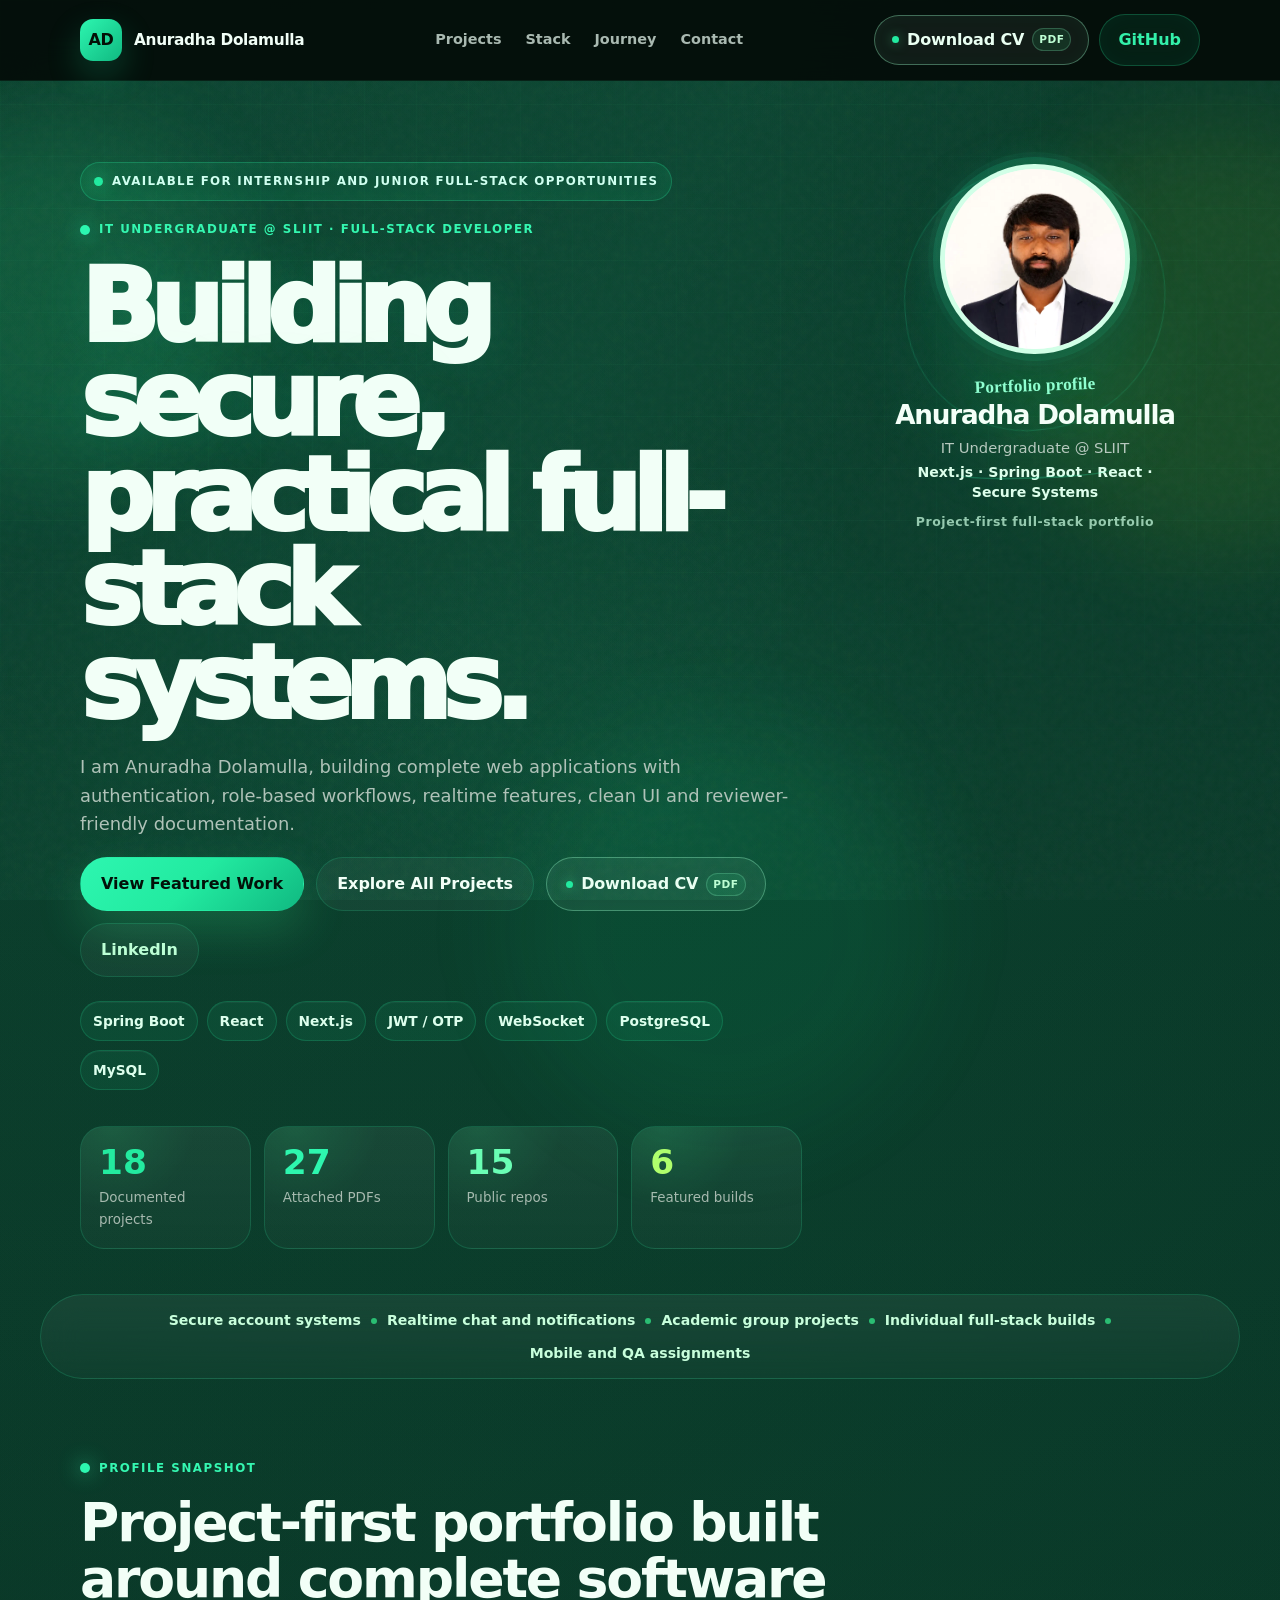
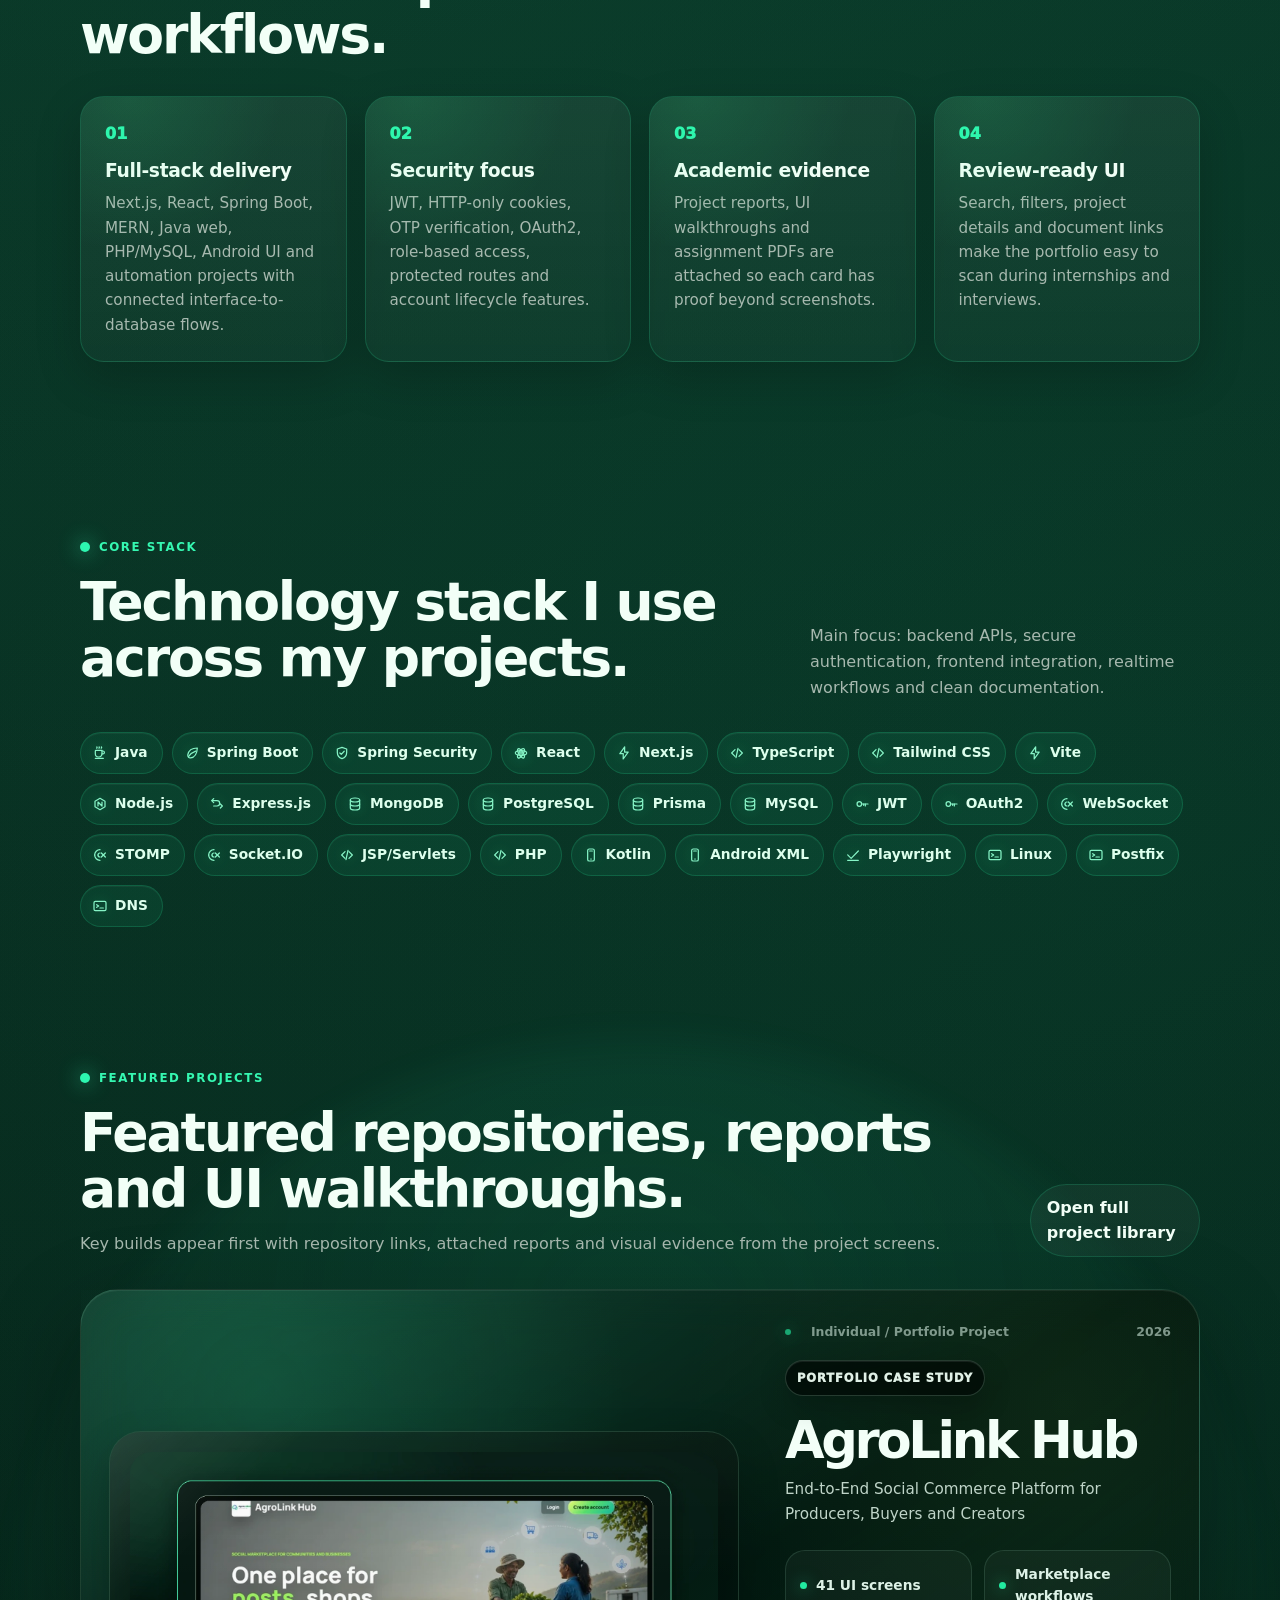
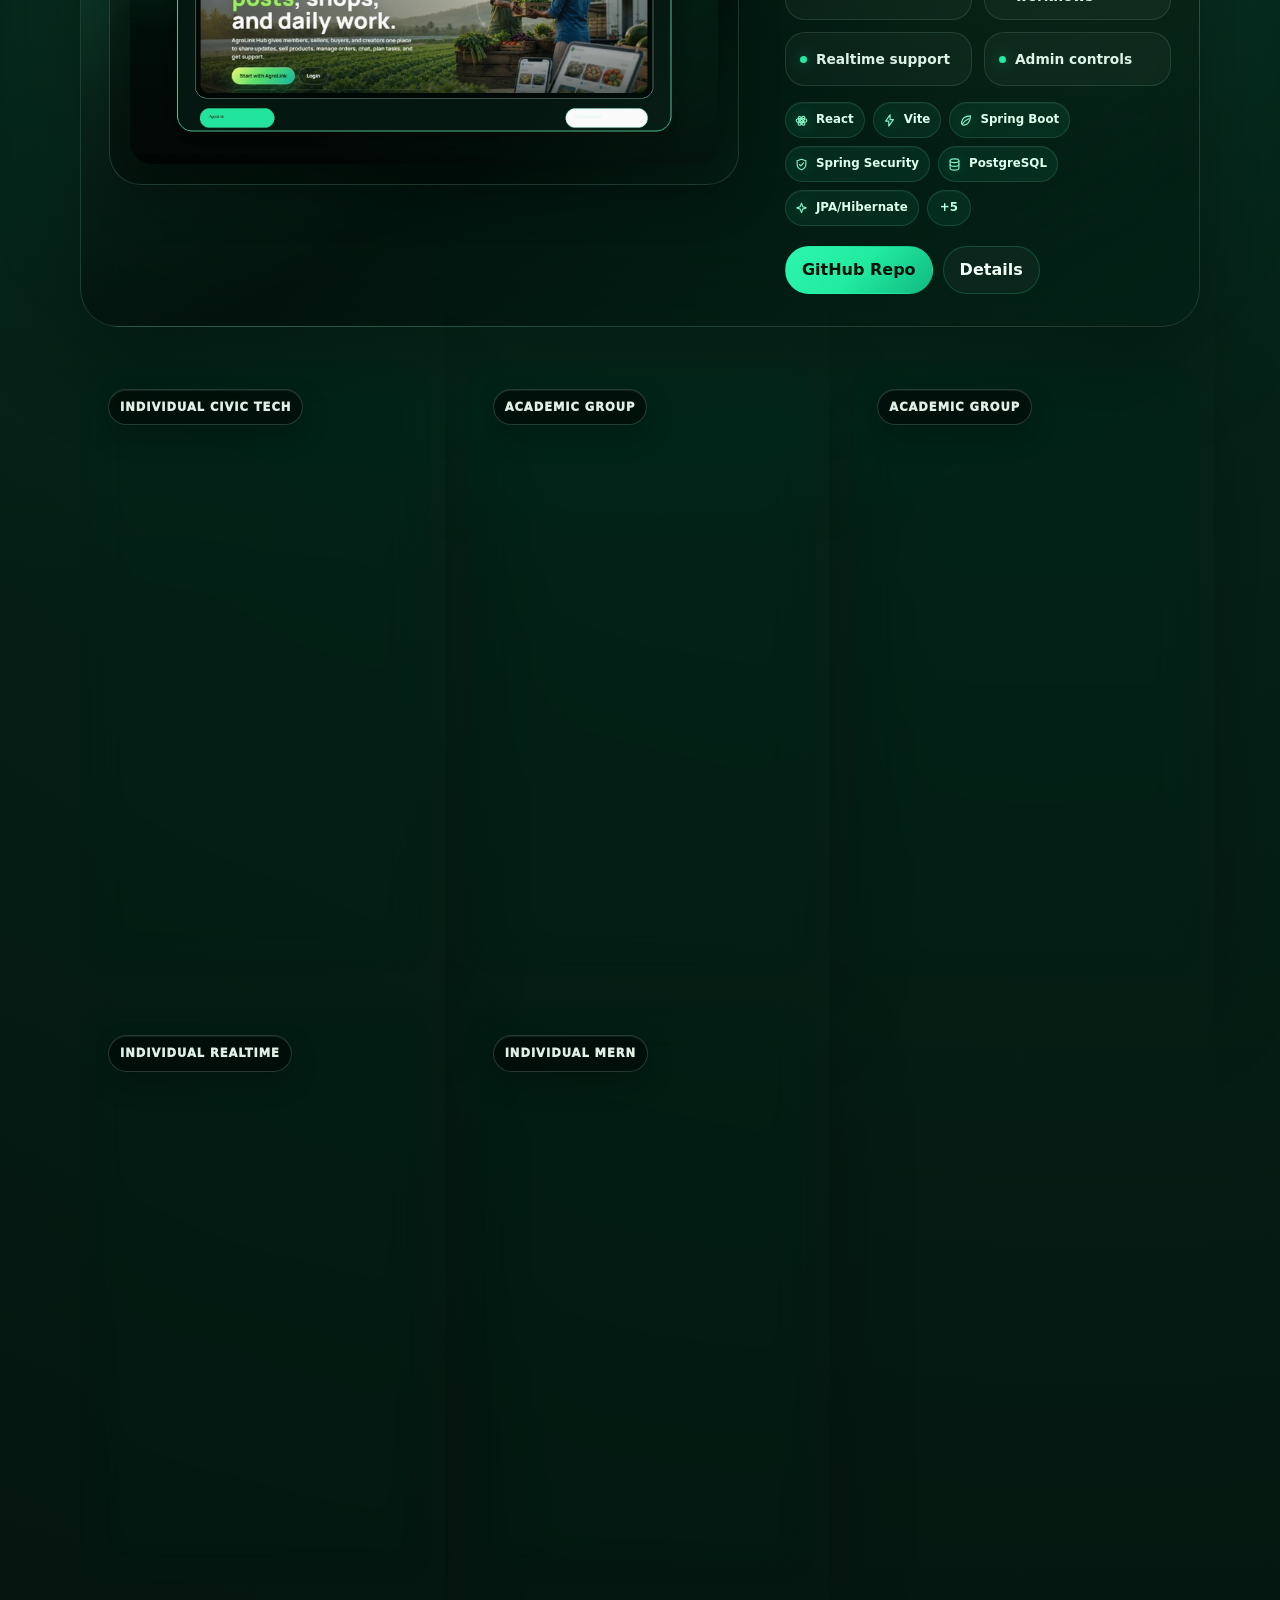
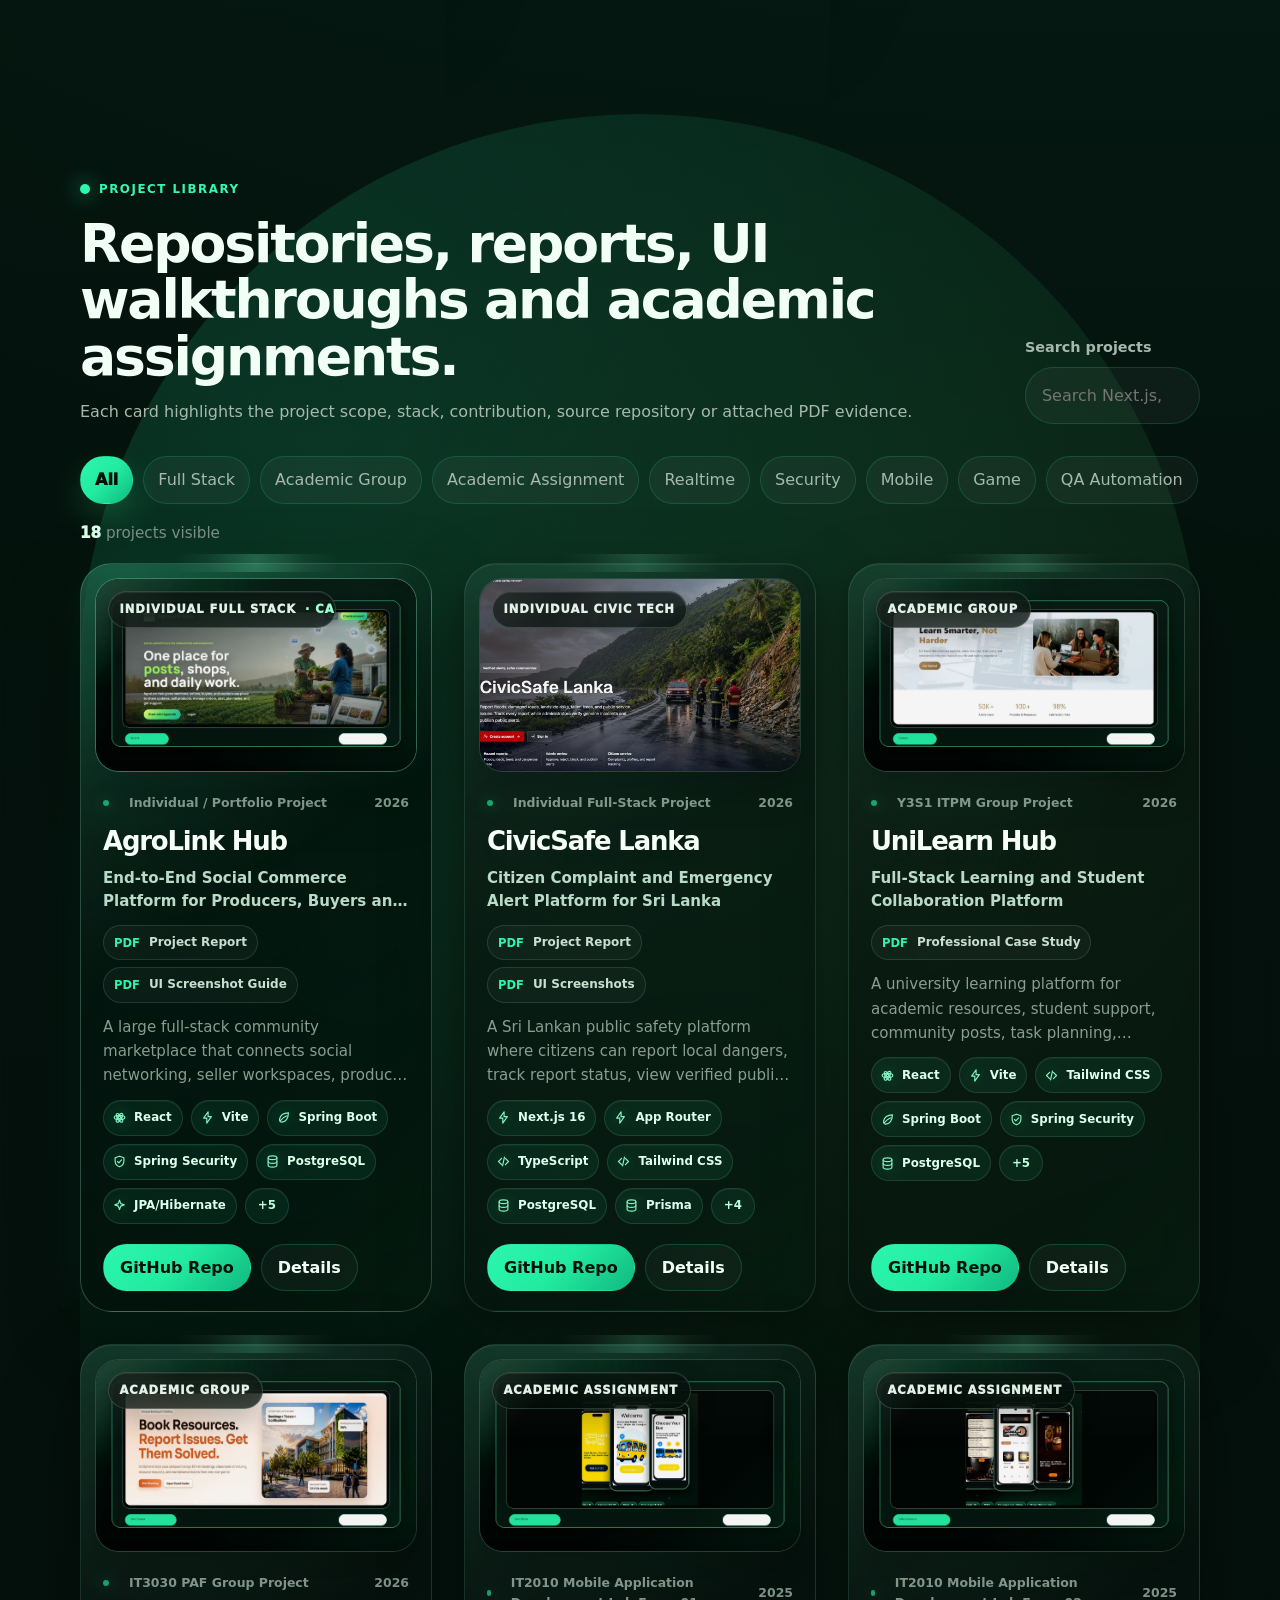
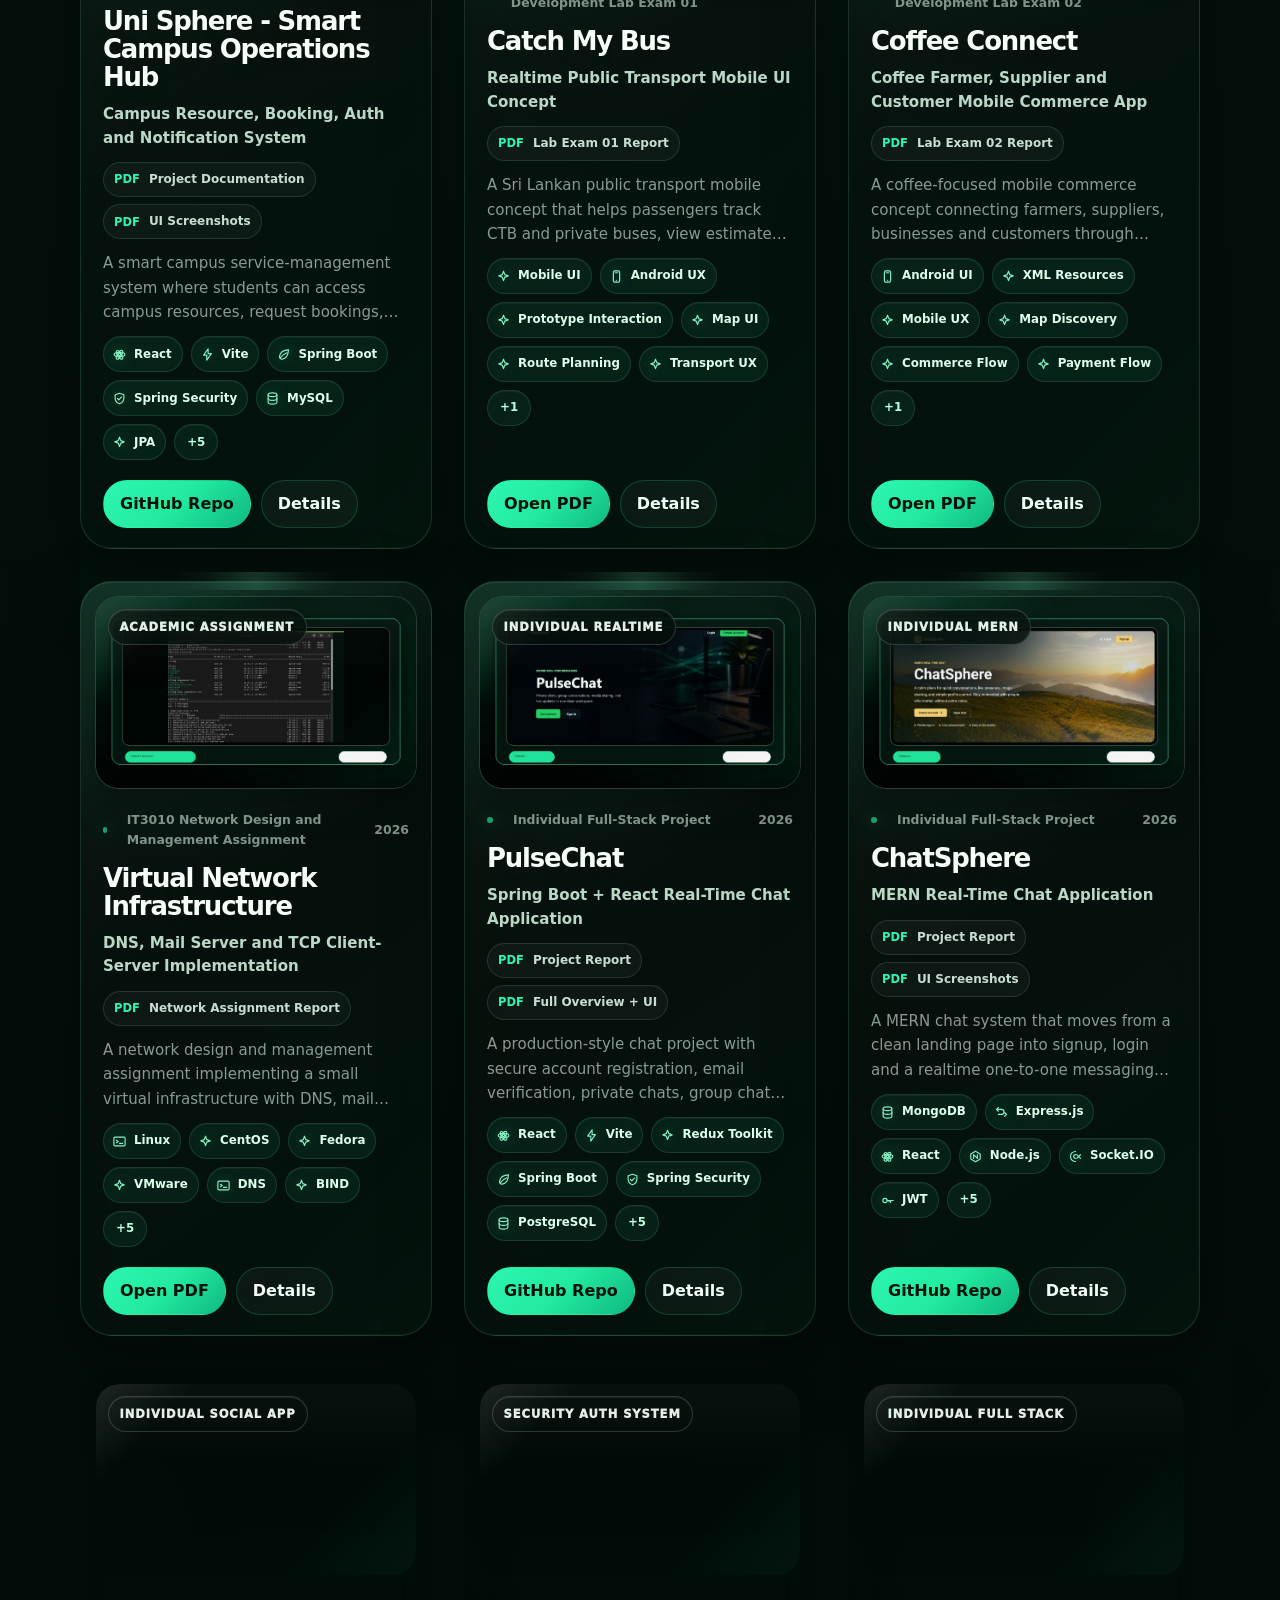
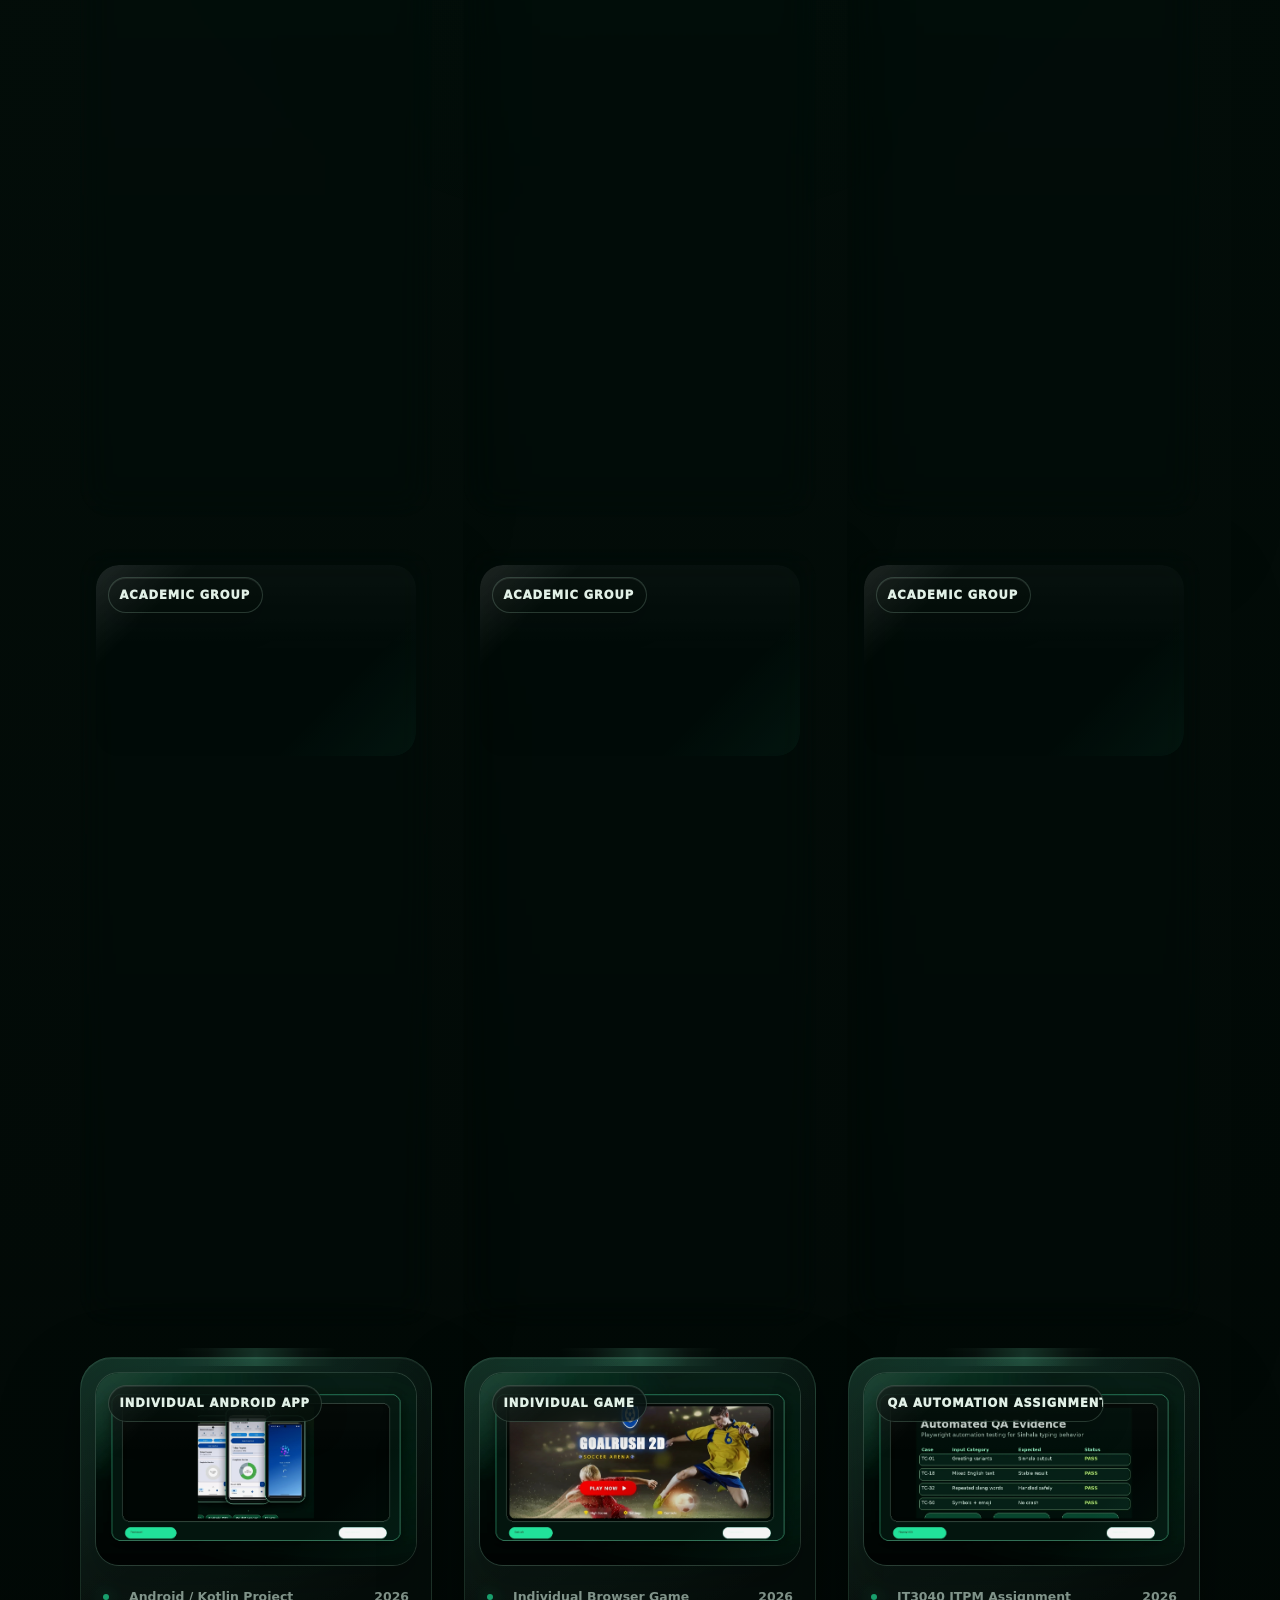
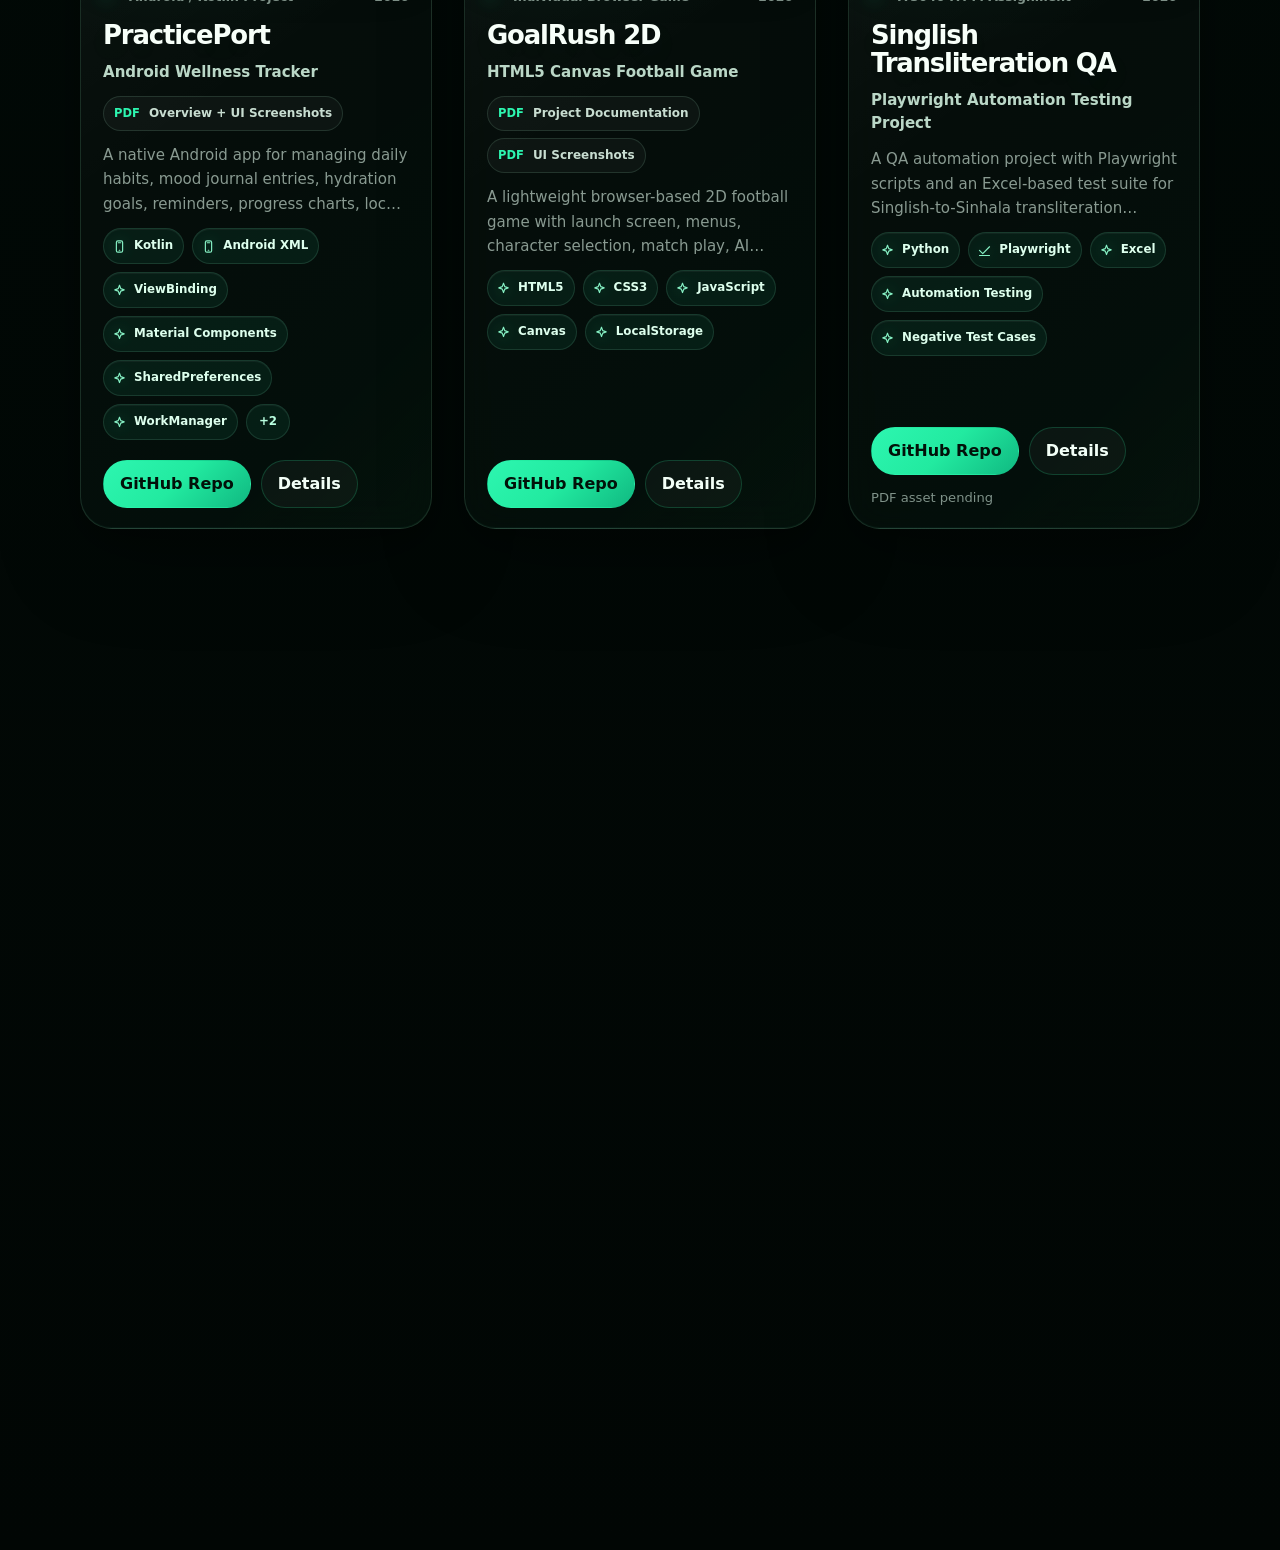
==== commit 5e6033de: "mupdate index file" ====
--- a/index.html
+++ b/index.html
@@ -27,7 +27,7 @@
         <a href="#contact">Contact</a>
       </nav>
       <div class="header-actions" aria-label="Quick links">
-        <a class="header-cv cv-download-link" href="assets/docs/anuradha-dolamulla-cv.pdf" download="Anuradha-Dolamulla-CV.pdf" type="application/pdf">Download CV</a>
+        <a class="header-cv cv-download-link" href="assets/docs/Anuradha_Dolamulla_cv.pdf" download="Anuradha-Dolamulla-CV.pdf" type="application/pdf">Download CV</a>
         <a class="header-cta" href="https://github.com/Anuradha-dol" target="_blank" rel="noreferrer">GitHub</a>
       </div>
     </header>
